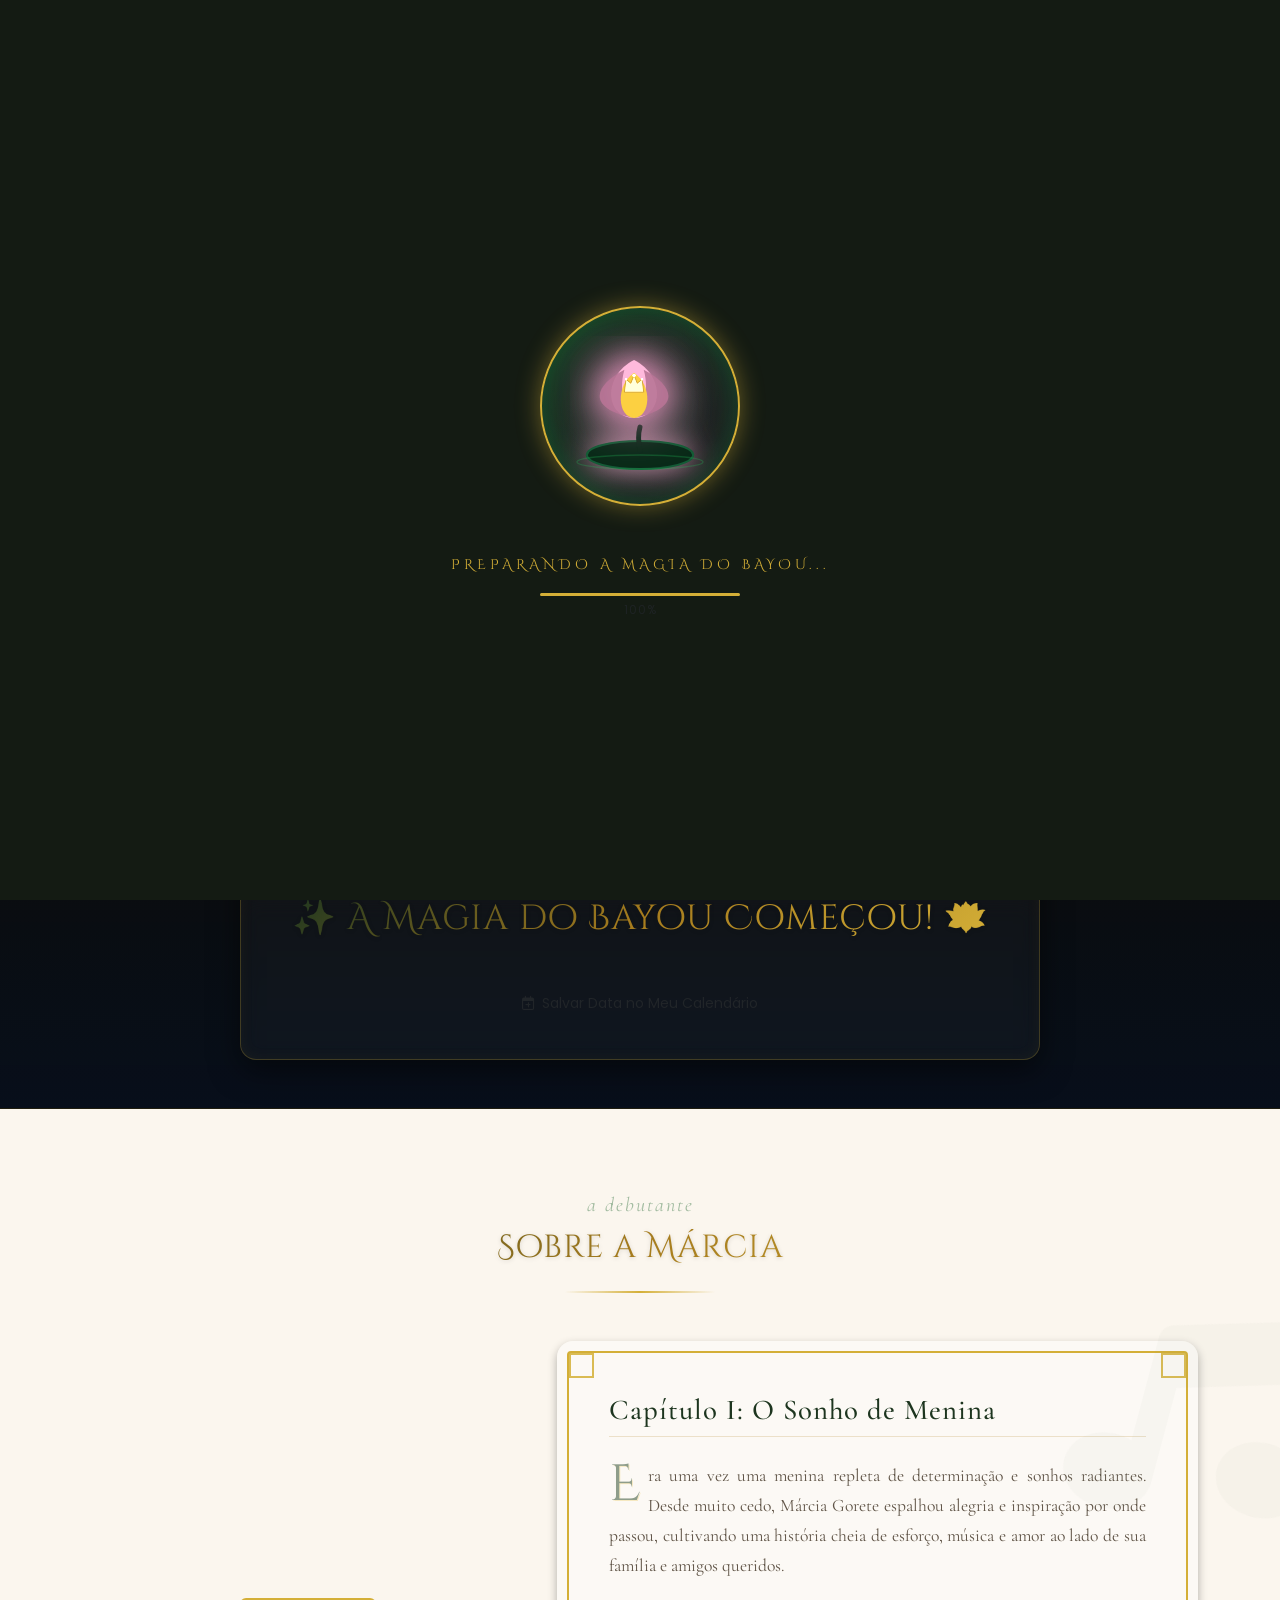
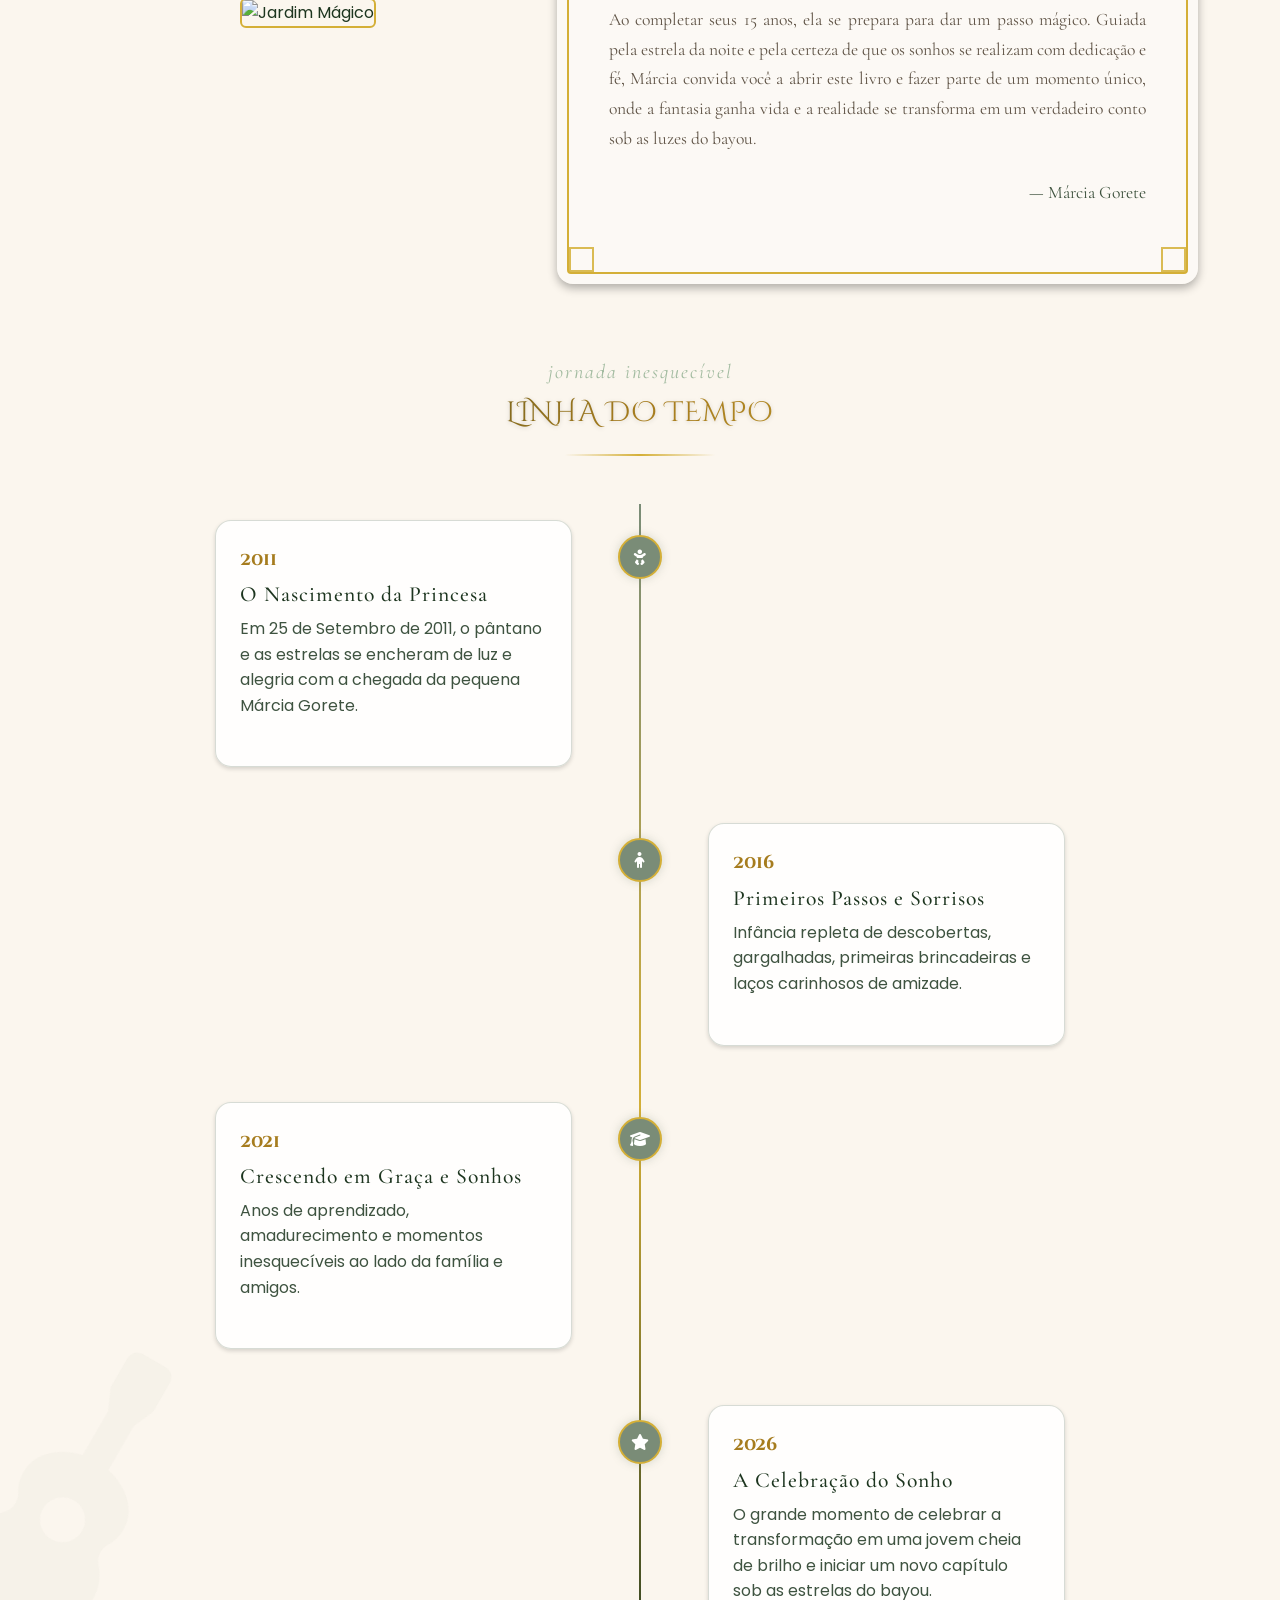
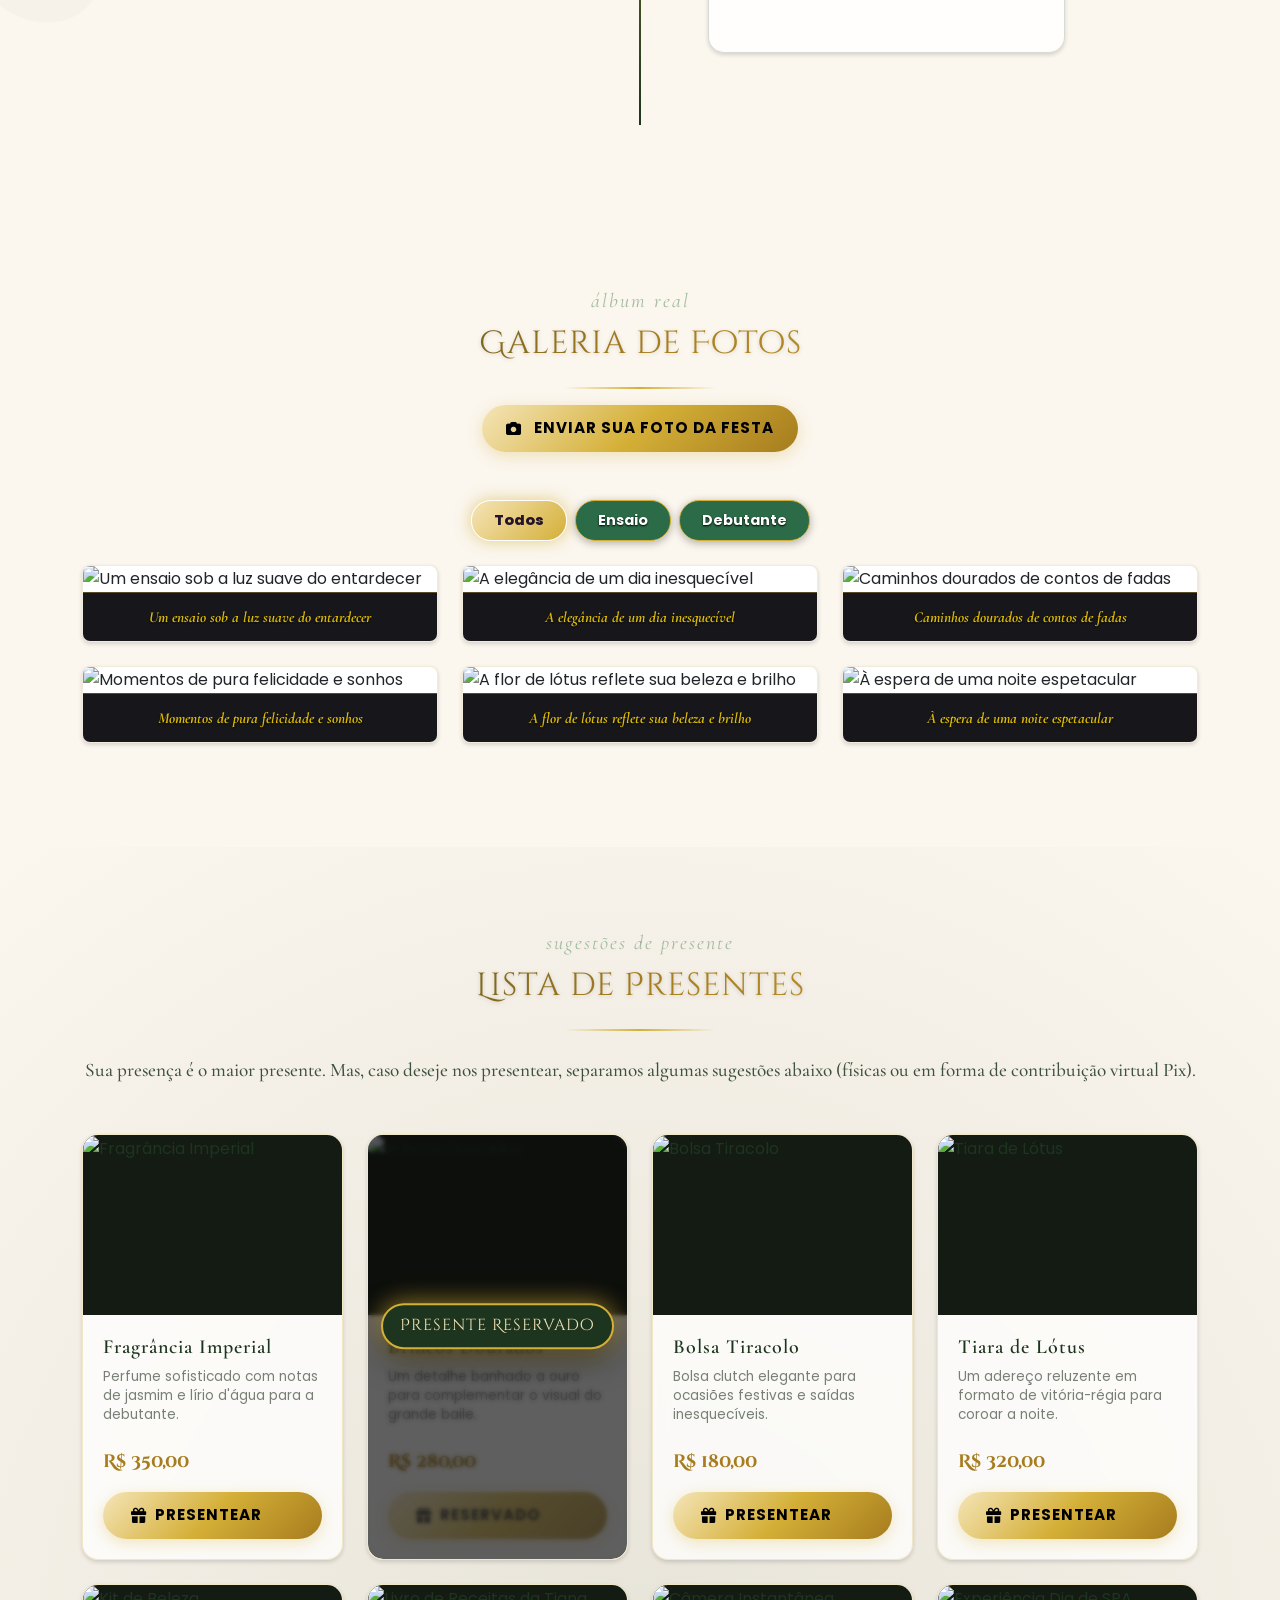
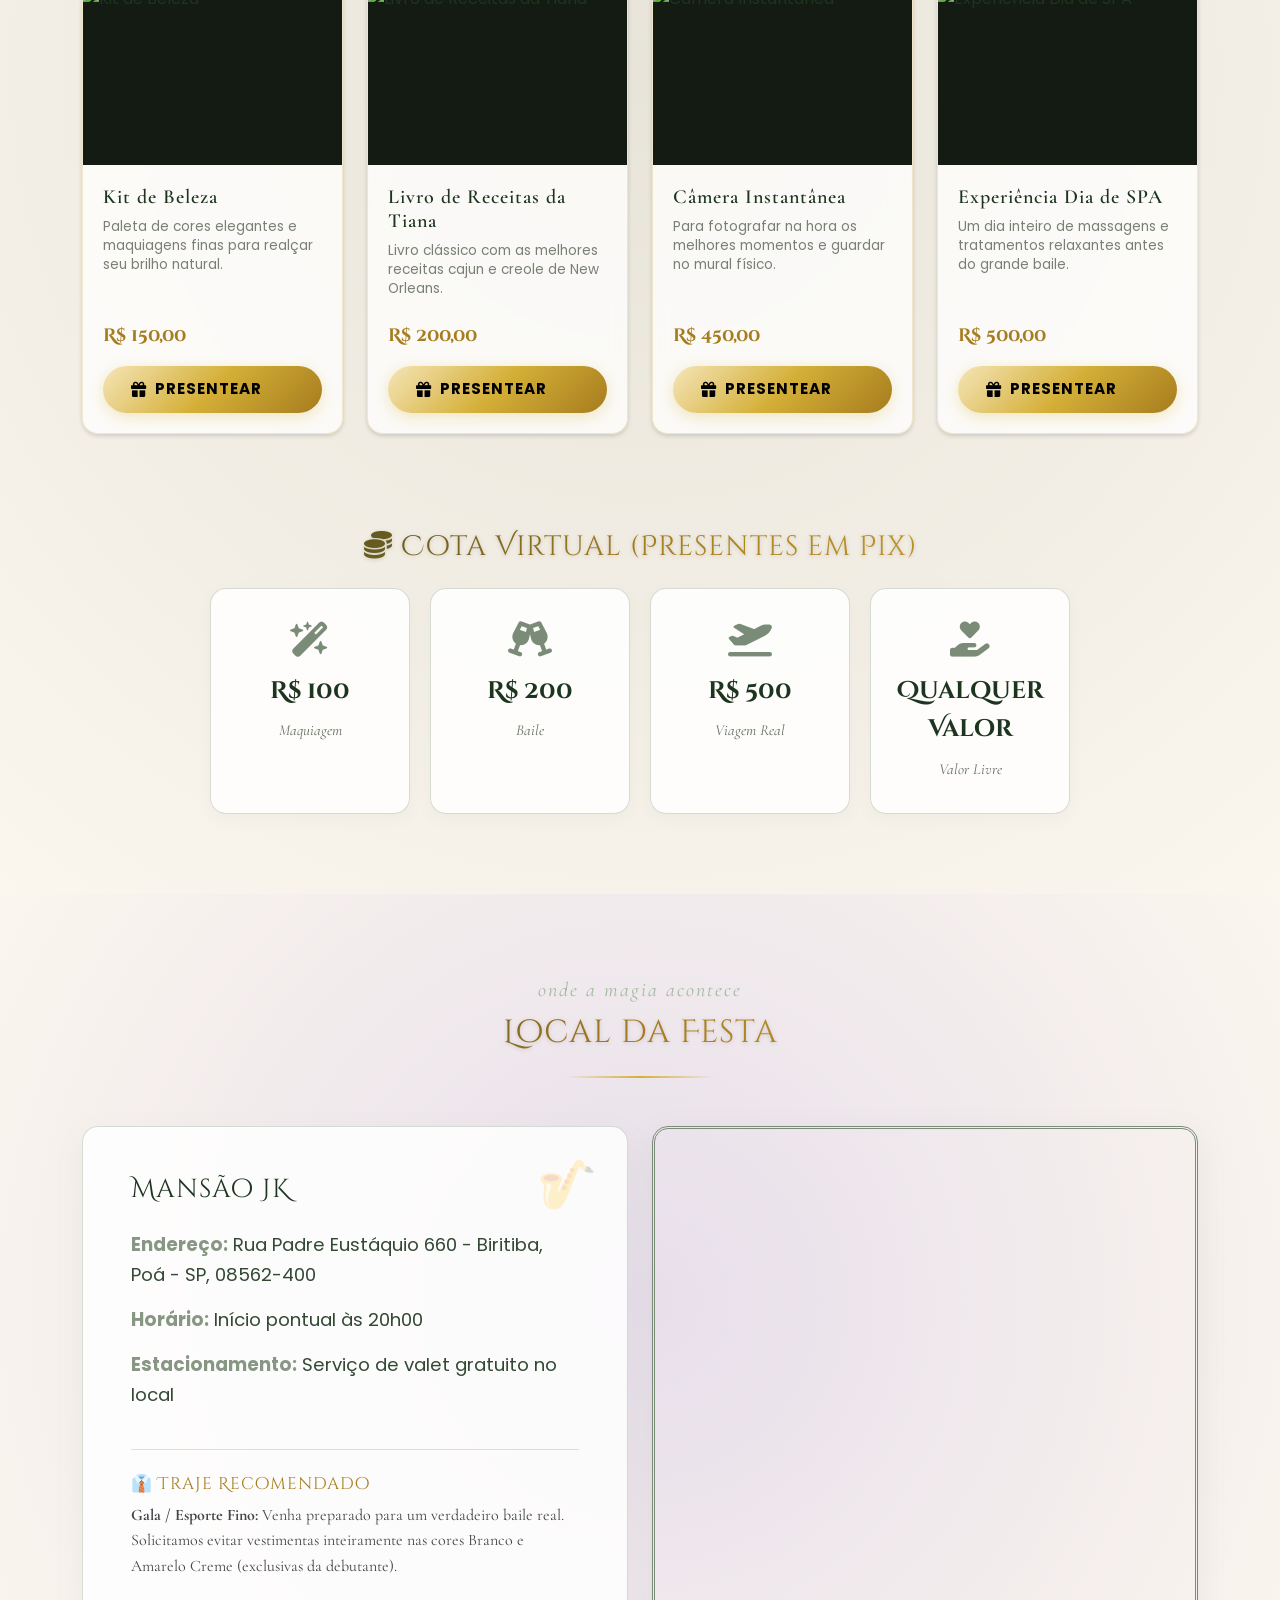
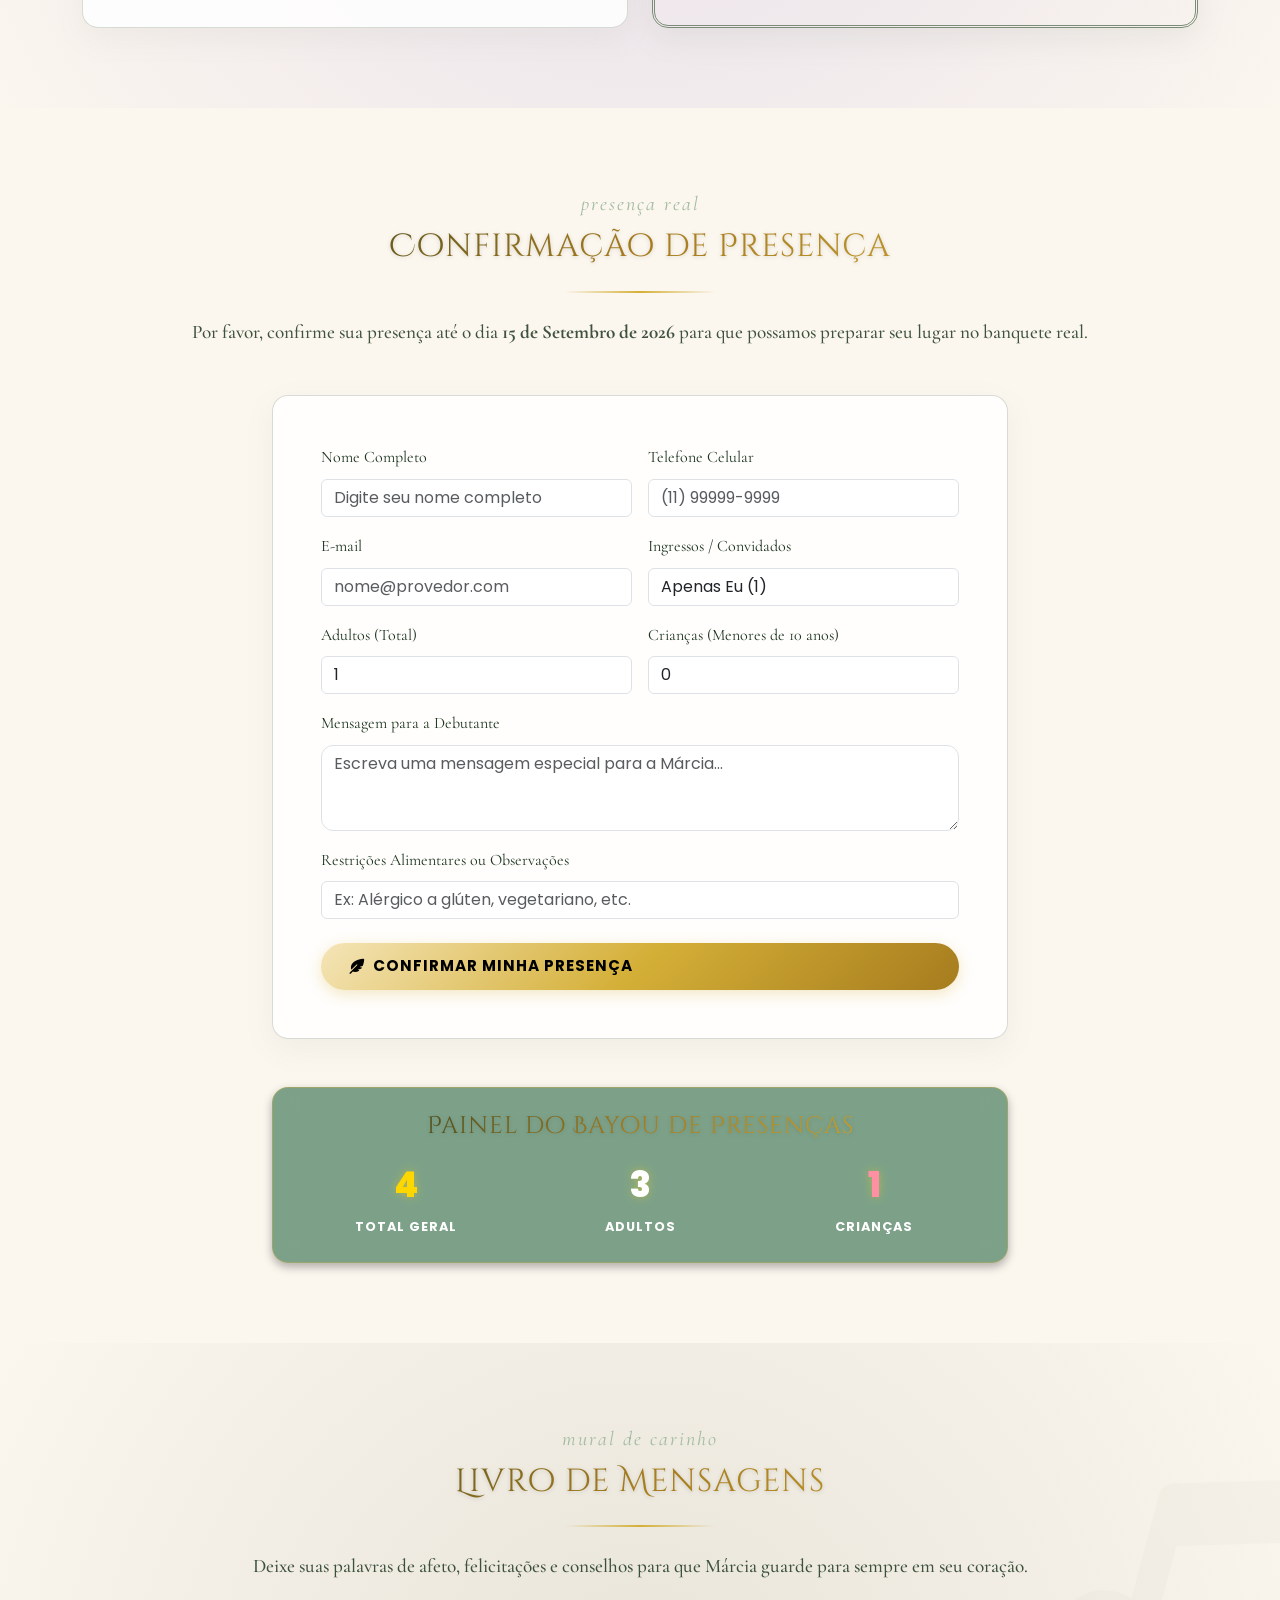
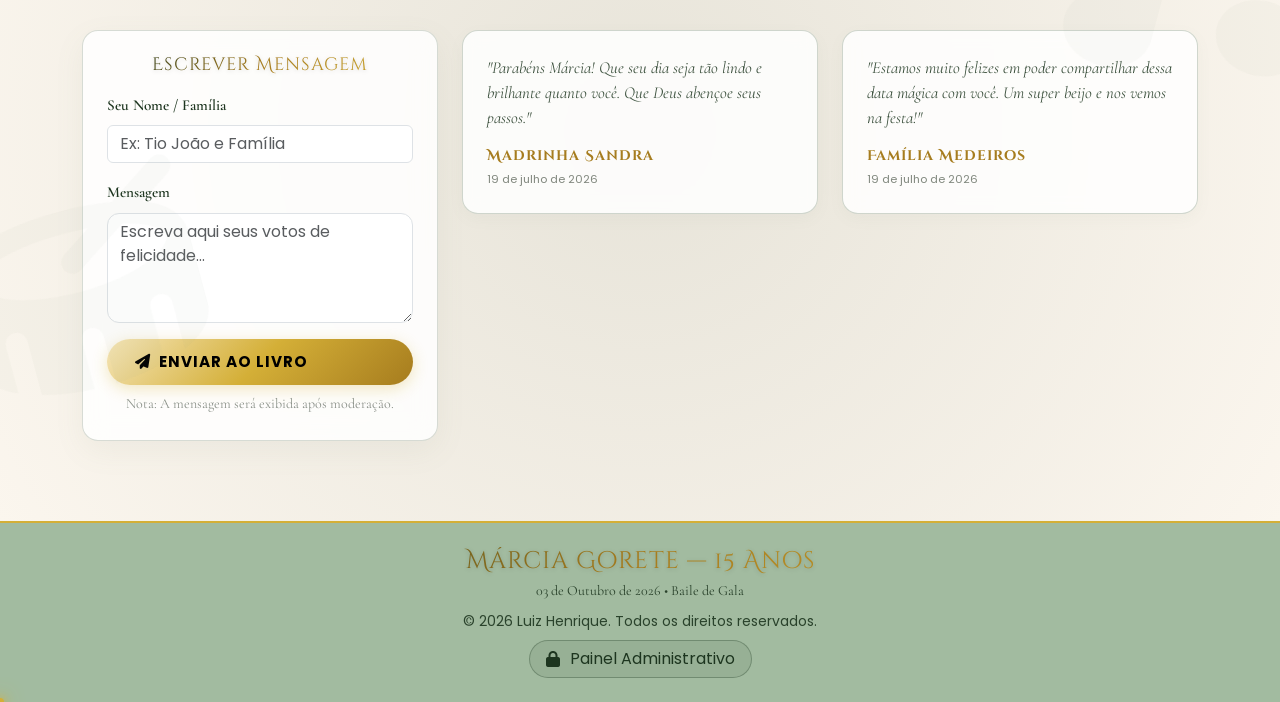
==== index.html @ 11f863e9 "Adiciona Pix com valor livre, clareia painel admin e reestiliza textos para o tema" ====
<!DOCTYPE html>
<html lang="pt-BR">
<head>
    <meta charset="UTF-8">
    <meta name="viewport" content="width=device-width, initial-scale=1.0">
    <title>Márcia Gorete — 15 Anos | Convite Real</title>
    
    <!-- Meta Tags SEO -->
    <meta name="description" content="Você está convidado para o baile de 15 anos de Márcia Gorete do Carmo Medeiros. Venha viver uma noite encantada de jazz, sonhos e a magia do bayou.">
    <meta name="keywords" content="15 anos, Marcia Gorete, Debutante, A Princesa e o Sapo, Baile Real, Convite Digital, 15 anos premium">
    <meta name="author" content="Antigravity Premium Design">
    
    <!-- Open Graph (Compartilhamento) -->
    <meta property="og:title" content="Márcia Gorete — 15 Anos | Convite Real">
    <meta property="og:description" content="Entre na magia do pântano sob as estrelas e confirme sua presença no grande baile de 15 anos de Márcia Gorete.">
    <meta property="og:type" content="website">
    <meta property="og:image" content="https://images.unsplash.com/photo-1508873699372-7aeab60b44ab?q=80&w=1200&auto=format&fit=crop">
    
    <!-- Bootstrap 5 CSS -->
    <link href="https://cdn.jsdelivr.net/npm/bootstrap@5.3.2/dist/css/bootstrap.min.css" rel="stylesheet">
    
    <!-- FontAwesome Icons -->
    <link rel="stylesheet" href="https://cdnjs.cloudflare.com/ajax/libs/font-awesome/6.4.2/css/all.min.css">
    
    <!-- AOS CSS -->
    <link href="https://unpkg.com/aos@2.3.1/dist/aos.css" rel="stylesheet">
    
    <!-- CSS Modules -->
    <link rel="stylesheet" href="assets/css/variables.css?v=tiana_v4">
    <link rel="stylesheet" href="assets/css/base.css?v=tiana_v4">
    <link rel="stylesheet" href="assets/css/loading.css?v=tiana_v4">
    <link rel="stylesheet" href="assets/css/layout.css?v=tiana_v4">
    <link rel="stylesheet" href="assets/css/sections.css?v=tiana_v4">
    <link rel="stylesheet" href="assets/css/components.css?v=tiana_v4">
    
    <!-- Favicon (Lotus SVG favicon) -->
    <link rel="icon" href="data:image/svg+xml,<svg xmlns=%22http://www.w3.org/2000/svg%22 viewBox=%220 0 100 100%22><text y=%22.9em%22 font-size=%2290%22>🪷</text></svg>">
</head>
<body>



    <!-- ==========================================
       B. LOADING SCREEN (Cinematic Intro)
       ========================================== -->
    <div class="loading-screen" id="loading-screen">
        <div class="lotus-pond-wrapper">
            <div class="lotus-pond-portal">
                <div class="dome-glow"></div>
                <!-- Inline SVG Lotus blooming on a pond -->
                <svg class="magical-lotus-svg" viewBox="0 0 100 100">
                    <!-- Lily Pad -->
                    <ellipse cx="50" cy="85" rx="38" ry="10" fill="#092a18" stroke="#145c36" stroke-width="1.5" />
                    <!-- Water reflections/ripples -->
                    <ellipse cx="50" cy="90" rx="45" ry="5" fill="none" stroke="#22c55e" opacity="0.25" stroke-width="1" />
                    <!-- Stem -->
                    <path d="M50 82 Q48 72 50 65" fill="none" stroke="#092a18" stroke-width="3.5" stroke-linecap="round"/>
                    <!-- Lotus Flower petals group (this group gets scaled by GSAP loading animation) -->
                    <g class="lotus-petal-bloom">
                        <!-- Outer petals (Purple/Lotus Pink) -->
                        <path d="M50 68 C32 68 30 42 50 32 C70 42 68 68 50 68 Z" fill="var(--color-lotus-pink)" />
                        <path d="M50 68 C20 62 25 48 44 38 C40 52 45 64 50 68 Z" fill="var(--color-lotus-purple)" opacity="0.9" />
                        <path d="M50 68 C80 62 75 48 56 38 C60 52 55 64 50 68 Z" fill="var(--color-lotus-purple)" opacity="0.9" />
                        <!-- Inner petals (Gold/Cream) -->
                        <path d="M50 68 C40 68 38 48 50 40 C62 48 60 68 50 68 Z" fill="var(--color-gold-primary)" />
                        <!-- Tiny gold crown in the center of the lotus -->
                        <path d="M44 52 L45 44 L48 46.5 L50 41.5 L52 46.5 L55 44 L56 52 Z" fill="var(--color-gold-light)" stroke="var(--color-gold-dark)" stroke-width="0.5"/>
                        <circle cx="50" cy="41.5" r="1" fill="#ffffff" />
                        <circle cx="45" cy="44" r="0.7" fill="#ffffff" />
                        <circle cx="55" cy="44" r="0.7" fill="#ffffff" />
                    </g>
                </svg>
            </div>
        </div>
        <div class="loading-text">Preparando a Magia do Bayou...</div>
        
        <!-- Interactive loading progress bar -->
        <div class="progress mt-3" style="width: 200px; height: 3px; background: rgba(255,255,255,0.05); border-radius: var(--border-radius-sm);">
            <div class="progress-bar" id="loading-progress-bar" role="progressbar" style="width: 0%; background: var(--color-gold-primary);" aria-valuenow="0" aria-valuemin="0" aria-valuemax="100"></div>
        </div>
        <div class="text-muted small mt-1" id="loading-percentage" style="font-family: var(--font-sans); font-size: 0.75rem; letter-spacing: 1px;">0%</div>
    </div>

    <!-- ==========================================
       C. CASTLE GATES (Split Slide reveal)
       ========================================== -->
    <div class="castle-gates" id="castle-gates">
        <div class="gate-half gate-left">
            <div class="gate-decor-ring">
                <div class="gate-handle"></div>
            </div>
        </div>
        <div class="gate-half gate-right">
            <div class="gate-decor-ring">
                <div class="gate-handle"></div>
            </div>
        </div>
    </div>

    <!-- ==========================================
       E. NAVIGATION MENU
       ========================================== -->
    <nav class="navbar navbar-expand-lg navbar-dark navbar-custom">
        <div class="container">
            <a class="navbar-brand" href="#home">
                <span>🪷 M&G</span>
            </a>
            <button class="navbar-toggler" type="button" data-bs-toggle="collapse" data-bs-target="#navbarContent" aria-controls="navbarContent" aria-expanded="false" aria-label="Toggle navigation">
                <span class="navbar-toggler-icon"></span>
            </button>
            <div class="collapse navbar-collapse" id="navbarContent">
                <ul class="navbar-nav ms-auto">
                    <li class="nav-item"><a class="nav-link active" href="#home">🪷 Início</a></li>
                    <li class="nav-item"><a class="nav-link" href="#about">👑 Sobre</a></li>
                    <li class="nav-item"><a class="nav-link" href="#gallery">📸 Galeria</a></li>

                    <li class="nav-item"><a class="nav-link" href="#gifts">🎁 Presentes</a></li>
                    <li class="nav-item"><a class="nav-link" href="#location">📍 Local</a></li>
                    <li class="nav-item"><a class="nav-link" href="#rsvp">✅ Confirmação</a></li>
                    <li class="nav-item"><a class="nav-link" href="#messages">💌 Mensagens</a></li>
                </ul>
            </div>
        </div>
    </nav>

    <!-- ==========================================
       1. HERO SECTION
       ========================================== -->
    <header class="hero-section" id="home">
        <div class="hero-overlay"></div>
        
        <!-- Moving Fog Drift Container -->
        <div class="hero-fog-container">
            <div class="fog-layer fog-1"></div>
            <div class="fog-layer fog-2"></div>
        </div>

        <!-- Fireflies effect -->
        <div class="fireflies-container">
            <div class="firefly"></div>
            <div class="firefly"></div>
            <div class="firefly"></div>
            <div class="firefly"></div>
            <div class="firefly"></div>
            <div class="firefly"></div>
            <div class="firefly"></div>
            <div class="firefly"></div>
            <div class="firefly"></div>
            <div class="firefly"></div>
        </div>

        <div class="hero-content container">
            <div class="mb-4">
                <span class="hero-subtitle">Convidamos para o Baile Real de</span>
                <h1 class="hero-title gold-text">Márcia Gorete</h1>
                <span class="hero-subtitle">do Carmo Medeiros</span>
            </div>
            
            <div class="gold-divider"></div>
            
            <div>
                <p class="hero-phrase">"Encontre sua estrela da noite e deixe a magia acontecer."</p>
                <div class="hero-date">03 de Outubro de 2026</div>
            </div>

            <div class="hero-btns mt-3">
                <a href="#rsvp" class="btn-gold"><i class="fas fa-check-circle"></i> Confirmar Presença</a>
                <a href="#gifts" class="btn-gold"><i class="fas fa-gift"></i> Lista de Presentes</a>
                <a href="#location" class="btn-gold"><i class="fas fa-map-marker-alt"></i> Local da Festa</a>
            </div>
        </div>
    </header>

    <!-- ==========================================
       2. COUNTDOWN REGRESSIVO
       ========================================== -->
    <section class="countdown-section">
        <div class="container text-center">
            <div class="clock-container" data-aos="zoom-in">
                <h3 class="clock-title"><i class="far fa-hourglass-half"></i> O tempo corre para a magia sob as estrelas...</h3>
                <div class="clock-timer" id="countdown-timer">
                    <div class="timer-box">
                        <span class="timer-number" id="days">00</span>
                        <span class="timer-label">Dias</span>
                    </div>
                    <div class="timer-box">
                        <span class="timer-number" id="hours">00</span>
                        <span class="timer-label">Horas</span>
                    </div>
                    <div class="timer-box">
                        <span class="timer-number" id="minutes">00</span>
                        <span class="timer-label">Minutos</span>
                    </div>
                    <div class="timer-box">
                        <span class="timer-number" id="seconds">00</span>
                        <span class="timer-label">Segundos</span>
                    </div>
                </div>
                <div class="mt-3">
                    <a id="add-to-calendar-btn" href="https://calendar.google.com/calendar/render?action=TEMPLATE&text=Baile+de+15+Anos+-+M%C3%A1rcia+Gorete&dates=20261003T230000Z/20261004T070000Z&details=Baile+de+15+Anos+de+M%C3%A1rcia+Gorete+do+Carmo+Medeiros.+Mans%C3%A3o+JK.&location=Mans%C3%A3o+JK,+Rua+Padre+Eust%C3%A1quio+660+-+Biritiba,+Po%C3%A1+-+SP,+08562-400" target="_blank" rel="noopener noreferrer" class="btn btn-outline-gold btn-sm rounded-pill px-4">
                        <i class="far fa-calendar-plus me-1"></i> Salvar Data no Meu Calendário
                    </a>
                </div>
            </div>
        </div>
    </section>

    <!-- ==========================================
       3. SOBRE A MÁRCIA & PROGRAMAÇÃO (Timeline)
       ========================================== -->
    <section class="section-padding about-section position-relative" id="about">
        <!-- Background Jazz Watermarks -->
        <div class="bg-jazz-decor-left"><i class="fas fa-guitar"></i></div>
        <div class="bg-jazz-decor-right"><i class="fas fa-music"></i></div>
        <div class="container">
            <div class="section-title-container" data-aos="fade-up">
                <span class="section-subtitle">A Debutante</span>
                <h2 class="section-title gold-text">Sobre a Márcia</h2>
                <div class="gold-divider"></div>
            </div>

            <div class="row align-items-center">
                <div class="col-lg-5 mb-5 mb-lg-0" data-aos="fade-right">
                    <div class="book-img-wrapper text-center">
                        <img src="https://images.unsplash.com/photo-1502082553048-f009c37129b9?q=80&w=600&auto=format&fit=crop" class="img-fluid rounded border-gold" alt="Jardim Mágico" style="max-height: 380px; width: 100%; object-fit: cover;">
                    </div>
                </div>
                
                <div class="col-lg-7" data-aos="fade-left">
                    <div class="book-container">
                        <div class="book-page">
                            <span class="book-corner-decor decor-tl"></span>
                            <span class="book-corner-decor decor-tr"></span>
                            <span class="book-corner-decor decor-bl"></span>
                            <span class="book-corner-decor decor-br"></span>
                            
                            <h3>Capítulo I: O Sonho de Menina</h3>
                            <p><span class="first-letter">E</span>ra uma vez uma menina repleta de determinação e sonhos radiantes. Desde muito cedo, Márcia Gorete espalhou alegria e inspiração por onde passou, cultivando uma história cheia de esforço, música e amor ao lado de sua família e amigos queridos.</p>
                            <p>Ao completar seus 15 anos, ela se prepara para dar um passo mágico. Guiada pela estrela da noite e pela certeza de que os sonhos se realizam com dedicação e fé, Márcia convida você a abrir este livro e fazer parte de um momento único, onde a fantasia ganha vida e a realidade se transforma em um verdadeiro conto sob as luzes do bayou.</p>
                            <p class="text-end font-serif font-italic" style="font-size: 1.1rem; color: var(--color-wine-dark);">— Márcia Gorete</p>
                        </div>
                    </div>
                </div>
            </div>

            <!-- 1. Linha do Tempo (Jornada da Debutante) -->
            <div class="mt-5 pt-4">
                <div class="section-title-container" data-aos="fade-up">
                    <span class="section-subtitle">Jornada Inesquecível</span>
                    <h3 class="gold-text" style="font-family: var(--font-display); text-transform: uppercase;">Linha do Tempo</h3>
                    <div class="gold-divider"></div>
                </div>
                
                <div class="timeline-container">
                    <div class="timeline-line"></div>
                    
                    <!-- Milestone 1 -->
                    <div class="timeline-item" data-aos="fade-up">
                        <div class="timeline-icon"><i class="fas fa-baby"></i></div>
                        <div class="timeline-content">
                            <span class="timeline-time">2011</span>
                            <h4 class="timeline-title">O Nascimento da Princesa</h4>
                            <p>Em 25 de Setembro de 2011, o pântano e as estrelas se encheram de luz e alegria com a chegada da pequena Márcia Gorete.</p>
                        </div>
                    </div>

                    <!-- Milestone 2 -->
                    <div class="timeline-item" data-aos="fade-up">
                        <div class="timeline-icon"><i class="fas fa-child"></i></div>
                        <div class="timeline-content">
                            <span class="timeline-time">2016</span>
                            <h4 class="timeline-title">Primeiros Passos e Sorrisos</h4>
                            <p>Infância repleta de descobertas, gargalhadas, primeiras brincadeiras e laços carinhosos de amizade.</p>
                        </div>
                    </div>

                    <!-- Milestone 3 -->
                    <div class="timeline-item" data-aos="fade-up">
                        <div class="timeline-icon"><i class="fas fa-graduation-cap"></i></div>
                        <div class="timeline-content">
                            <span class="timeline-time">2021</span>
                            <h4 class="timeline-title">Crescendo em Graça e Sonhos</h4>
                            <p>Anos de aprendizado, amadurecimento e momentos inesquecíveis ao lado da família e amigos.</p>
                        </div>
                    </div>

                    <!-- Milestone 4 -->
                    <div class="timeline-item" data-aos="fade-up">
                        <div class="timeline-icon"><i class="fas fa-star"></i></div>
                        <div class="timeline-content">
                            <span class="timeline-time">2026</span>
                            <h4 class="timeline-title">A Celebração do Sonho</h4>
                            <p>O grande momento de celebrar a transformação em uma jovem cheia de brilho e iniciar um novo capítulo sob as estrelas do bayou.</p>
                        </div>
                    </div>
                </div>
            </div>


        </div>
    </section>

    <!-- ==========================================
       4. GALERIA DE FOTOS (Premium Lightbox)
       ========================================== -->
    <section class="section-padding gallery-section text-dark" id="gallery">
        <div class="container">
            <div class="section-title-container" data-aos="fade-up">
                <span class="section-subtitle">Álbum Real</span>
                <h2 class="section-title gold-text">Galeria de Fotos</h2>
                <div class="gold-divider mb-3"></div>
                <div>
                    <button class="btn btn-gold btn-sm rounded-pill px-4" data-bs-toggle="modal" data-bs-target="#uploadPhotoModal">
                        <i class="fas fa-camera me-1"></i> Enviar Sua Foto da Festa
                    </button>
                </div>
            </div>

            <!-- Categories Filter -->
            <div class="d-flex justify-content-center gap-2 mb-4 flex-wrap" id="gallery-filters">
                <!-- Loaded dynamically -->
            </div>

            <!-- Masonry Grid -->
            <div class="gallery-grid" id="photo-gallery">
                <!-- Loaded dynamically -->
            </div>
        </div>
    </section>

    <!-- Lightbox Modal -->
    <div id="lightbox" class="lightbox-modal">
        <div class="lightbox-content-wrapper">
            <span class="lightbox-close" id="lightbox-close">&times;</span>
            <img class="lightbox-img" id="lightbox-img" src="" alt="Imagem ampliada">
            <button class="lightbox-nav lightbox-prev" id="lightbox-prev"><i class="fas fa-chevron-left"></i></button>
            <button class="lightbox-nav lightbox-next" id="lightbox-next"><i class="fas fa-chevron-right"></i></button>
            <div class="lightbox-caption" id="lightbox-caption"></div>
        </div>
    </div>

    <!-- Upload Guest Photo Modal -->
    <div class="modal fade" id="uploadPhotoModal" tabindex="-1" aria-labelledby="uploadPhotoModalLabel" aria-hidden="true">
        <div class="modal-dialog modal-dialog-centered">
            <div class="modal-content modal-content-custom">
                <div class="modal-header modal-header-custom">
                    <h5 class="modal-title gold-text" id="uploadPhotoModalLabel"><i class="fas fa-camera"></i> Compartilhar Foto no Álbum</h5>
                    <button type="button" class="btn-close btn-close-white" data-bs-dismiss="modal" aria-label="Close"></button>
                </div>
                <form id="upload-guest-photo-form">
                    <div class="modal-body rounded-bottom p-4 text-dark">
                        <div class="mb-3 text-start">
                            <label for="upload-author-name" class="form-label font-serif">Seu Nome / Família</label>
                            <input type="text" class="form-control admin-form-control" id="upload-author-name" placeholder="Ex: Prima Amanda" required style="border-radius: 12px !important;">
                        </div>
                        <div class="mb-3 text-start">
                            <label for="upload-photo-caption" class="form-label font-serif">Legenda da Foto (Opcional)</label>
                            <input type="text" class="form-control admin-form-control" id="upload-photo-caption" placeholder="Ex: Momento inesquecível na pista!" style="border-radius: 12px !important;">
                        </div>
                        <div class="mb-3 text-start">
                            <label for="upload-photo-file" class="form-label font-serif">Escolha a Foto do Seu Celular/Computador</label>
                            <input type="file" class="form-control admin-form-control" id="upload-photo-file" accept="image/*" required style="border-radius: 12px !important;">
                        </div>
                        <div id="photo-preview-container" class="text-center mt-2 d-none">
                            <img id="upload-photo-preview" src="" alt="Prévia" style="max-height: 140px; border-radius: 8px; border: 1px solid var(--color-wine-primary);">
                        </div>
                    </div>
                    <div class="modal-footer modal-footer-custom justify-content-between">
                        <button type="button" class="btn btn-outline-gold btn-sm rounded-pill px-3" data-bs-dismiss="modal">Cancelar</button>
                        <button type="submit" class="btn btn-gold btn-sm rounded-pill px-4 fw-bold"><i class="fas fa-cloud-upload-alt me-1"></i> Publicar no Álbum</button>
                    </div>
                </form>
            </div>
        </div>
    </div>



    <section class="section-padding gifts-section bg-castle-dark text-dark" id="gifts">
        <div class="container">
            <div class="section-title-container" data-aos="fade-up">
                <span class="section-subtitle">Sugestões de Presente</span>
                <h2 class="section-title gold-text">Lista de Presentes</h2>
                <div class="gold-divider"></div>
                <p class="text-center mt-3 max-width-600 mx-auto font-serif text-dark" style="font-size: 1.2rem; font-weight: 500; color: var(--color-wine-dark) !important;">
                    Sua presença é o maior presente. Mas, caso deseje nos presentear, separamos algumas sugestões abaixo (físicas ou em forma de contribuição virtual Pix).
                </p>
            </div>

            <!-- Gifts Cards Grid -->
            <div class="row g-4" id="gift-list-grid">
                <!-- Loaded dynamically -->
            </div>

            <!-- Virtual PIX cards -->
            <div class="mt-5 pt-5" data-aos="fade-up">
                <h3 class="text-center gold-text mb-4" style="font-family: var(--font-display);"><i class="fas fa-coins"></i> Cota Virtual (Presentes em Pix)</h3>
                
                <div class="virtual-pix-grid">
                    <div class="pix-card" data-pix-value="100" data-pix-title="Maquiagem">
                        <i class="fas fa-wand-magic-sparkles"></i>
                        <div class="pix-value">R$ 100</div>
                        <div class="pix-desc">Maquiagem</div>
                    </div>
                    <div class="pix-card" data-pix-value="200" data-pix-title="Baile">
                        <i class="fas fa-glass-cheers"></i>
                        <div class="pix-value">R$ 200</div>
                        <div class="pix-desc">Baile</div>
                    </div>
                    <div class="pix-card" data-pix-value="500" data-pix-title="Viagem Real">
                        <i class="fas fa-plane-departure"></i>
                        <div class="pix-value">R$ 500</div>
                        <div class="pix-desc">Viagem Real</div>
                    </div>
                    <div class="pix-card" id="pix-free-value-card" data-pix-value="0" data-pix-title="Valor Livre">
                        <i class="fas fa-hand-holding-heart"></i>
                        <div class="pix-value">Qualquer Valor</div>
                        <div class="pix-desc">Valor Livre</div>
                    </div>
                </div>
            </div>
        </div>
    </section>

    <!-- PIX Modal -->
    <div class="modal fade" id="pixModal" tabindex="-1" aria-labelledby="pixModalLabel" aria-hidden="true">
        <div class="modal-dialog modal-dialog-centered">
            <div class="modal-content modal-content-custom">
                <div class="modal-header modal-header-custom">
                    <h5 class="modal-title gold-text" id="pixModalLabel"><i class="fas fa-qrcode"></i> Presentear com Pix</h5>
                    <button type="button" class="btn-close btn-close-white" data-bs-dismiss="modal" aria-label="Close"></button>
                </div>
                <div class="modal-body text-center rounded-bottom p-4 text-dark">
                    <h4 class="gold-text fw-bold" id="modal-pix-title">Cota Mágica</h4>
                    <p class="small" style="color: var(--color-wine-dark); opacity: 0.75;">Escaneie o QR Code abaixo no app do seu banco ou copie a chave Pix.</p>
                    
                    <!-- QR Code container -->
                    <div class="pix-qrcode">
                        <img id="modal-pix-qr" src="" alt="QR Code Pix" class="w-100 h-100">
                    </div>
                    
                    <div class="pix-key-container">
                        <span class="pix-key-val" id="pix-key-text">marcia15anos@pix.com.br</span>
                        <button class="btn btn-outline-gold btn-sm" id="copy-pix-btn" aria-label="Copiar chave Pix">
                            <i class="far fa-copy"></i>
                        </button>
                    </div>
                    <p class="text-success small mt-2 fw-semibold d-none" id="copy-toast">Chave Copiada com Sucesso! ✨</p>
                </div>
                <div class="modal-footer modal-footer-custom justify-content-center">
                    <button type="button" class="btn btn-gold btn-sm rounded-pill px-4" data-bs-dismiss="modal">Fechar</button>
                </div>
            </div>
        </div>
    </div>

    <!-- Gift Reservation Modal (Physical Gifts) -->
    <div class="modal fade" id="reserveGiftModal" tabindex="-1" aria-labelledby="reserveGiftModalLabel" aria-hidden="true">
        <div class="modal-dialog modal-dialog-centered">
            <div class="modal-content modal-content-custom">
                <div class="modal-header modal-header-custom">
                    <h5 class="modal-title gold-text" id="reserveGiftModalLabel"><i class="fas fa-gift"></i> Selar Reserva de Presente</h5>
                    <button type="button" class="btn-close btn-close-white" data-bs-dismiss="modal" aria-label="Close"></button>
                </div>
                <form id="reserve-gift-form">
                    <input type="hidden" id="modal-reserve-gift-id">
                    <div class="modal-body text-center rounded-bottom p-4 text-dark">
                        <div class="mb-3">
                            <img id="modal-reserve-gift-img" src="" alt="Presente" style="max-height: 140px; width: auto; object-fit: cover; border-radius: 12px; border: 2px solid var(--color-wine-primary); box-shadow: 0 4px 15px rgba(122, 140, 119, 0.25);">
                        </div>
                        <h4 class="gold-text fw-bold mb-1" id="modal-reserve-gift-title">Nome do Presente</h4>
                        <div class="badge bg-warning text-dark mb-3 font-serif" id="modal-reserve-gift-price" style="font-size: 0.95rem; font-weight: 700;">R$ 0,00</div>
                        
                        <div class="text-start mt-2">
                            <label for="modal-reserve-donor-name" class="form-label font-serif">Seu Nome Completo para a Lista de Reservas</label>
                            <input type="text" class="form-control admin-form-control" id="modal-reserve-donor-name" placeholder="Ex: Madrinha Sandra" required style="border-radius: 12px !important;">
                        </div>
                    </div>
                    <div class="modal-footer modal-footer-custom justify-content-between">
                        <button type="button" class="btn btn-outline-gold btn-sm rounded-pill px-3" data-bs-dismiss="modal">Cancelar</button>
                        <button type="submit" class="btn btn-gold btn-sm rounded-pill px-4 fw-bold"><i class="fas fa-check-circle"></i> Confirmar Reserva</button>
                    </div>
                </form>
            </div>
        </div>
    </div>

    <!-- Gift Thank You Modal (Physical Gift Success) -->
    <div class="modal fade" id="giftThankYouModal" tabindex="-1" aria-hidden="true">
        <div class="modal-dialog modal-dialog-centered">
            <div class="modal-content modal-content-custom text-center">
                <div class="modal-header modal-header-custom justify-content-center">
                    <h5 class="modal-title gold-text"><i class="fas fa-check-circle"></i> Reserva Confirmada</h5>
                </div>
                <div class="modal-body rounded-bottom p-4 text-dark">
                    <div class="mb-3">
                        <i class="fas fa-gift fa-3x gold-text"></i>
                    </div>
                    <h4 class="gold-text fw-bold mb-2" id="thank-you-donor-name">Obrigado!</h4>
                    <p class="font-serif text-dark mb-0" style="font-size: 1.1rem; line-height: 1.5;" id="thank-you-gift-msg">
                        Sua reserva foi salva com sucesso no livro de presentes de Márcia Gorete.
                    </p>
                </div>
                <div class="modal-footer modal-footer-custom justify-content-center">
                    <button type="button" class="btn btn-gold btn-sm rounded-pill px-4" data-bs-dismiss="modal">Concluir</button>
                </div>
            </div>
        </div>
    </div>

    <!-- Message Sent Confirmation Modal -->
    <div class="modal fade" id="messageSentModal" tabindex="-1" aria-hidden="true">
        <div class="modal-dialog modal-dialog-centered">
            <div class="modal-content modal-content-custom text-center">
                <div class="modal-header modal-header-custom justify-content-center">
                    <h5 class="modal-title gold-text"><i class="fas fa-envelope-open-text"></i> Mensagem Enviada</h5>
                </div>
                <div class="modal-body rounded-bottom p-4 text-dark">
                    <div class="mb-3">
                        <i class="fas fa-envelope-open-text fa-3x gold-text"></i>
                    </div>
                    <h4 class="gold-text fw-bold mb-2">Mensagem Entregue! ✨</h4>
                    <p class="font-serif text-dark mb-0" style="font-size: 1.05rem; line-height: 1.5;">
                        Sua carinhosa mensagem foi entregue com sucesso e aparecerá no mural assim que for moderada.
                    </p>
                </div>
                <div class="modal-footer modal-footer-custom justify-content-center">
                    <button type="button" class="btn btn-gold btn-sm rounded-pill px-4" data-bs-dismiss="modal">Entendido</button>
                </div>
            </div>
        </div>
    </div>

    <!-- ==========================================
       7. LOCALIZAÇÃO E ATRAÇÕES
       ========================================== -->
    <section class="section-padding location-section" id="location">
        <!-- Fireflies effect -->
        <div class="fireflies-container">
            <div class="firefly"></div>
            <div class="firefly"></div>
            <div class="firefly"></div>
            <div class="firefly"></div>
            <div class="firefly"></div>
            <div class="firefly"></div>
            <div class="firefly"></div>
            <div class="firefly"></div>
            <div class="firefly"></div>
            <div class="firefly"></div>
        </div>

        <div class="container">
            <div class="section-title-container" data-aos="fade-up">
                <span class="section-subtitle">Onde a Magia Acontece</span>
                <h2 class="section-title gold-text">Local da Festa</h2>
                <div class="gold-divider"></div>
            </div>

            <div class="row g-4 align-items-stretch">
                <!-- Location details -->
                <div class="col-lg-6" data-aos="fade-right">
                    <div class="location-invitation-card h-100">
                        <div class="location-card-decor">🎷</div>
                        <h3 class="location-title">Mansão JK</h3>
                        
                        <div class="location-details font-serif text-dark">
                            <p><strong>Endereço:</strong> Rua Padre Eustáquio 660 - Biritiba, Poá - SP, 08562-400</p>
                            <p><strong>Horário:</strong> Início pontual às 20h00</p>
                            <p><strong>Estacionamento:</strong> Serviço de valet gratuito no local</p>
                        </div>
                        
                        <div class="attire-card">
                            <h4 class="attire-title">👔 Traje Recomendado</h4>
                            <p class="mb-0 text-dark font-serif" style="font-size: 1rem;">
                                <strong>Gala / Esporte Fino:</strong> Venha preparado para um verdadeiro baile real. Solicitamos evitar vestimentas inteiramente nas cores Branco e Amarelo Creme (exclusivas da debutante).
                            </p>
                        </div>
                    </div>
                </div>

                <!-- Map Frame -->
                <div class="col-lg-6" data-aos="fade-left">
                    <div class="map-container">
                        <iframe class="w-100 h-100" style="border:0;" src="https://maps.google.com/maps?q=Mans%C3%A3o%20JK%2C%20Rua%20Padre%20Eust%C3%A1quio%20660%20-%20Biritiba%2C%20Po%C3%A1%20-%20SP%2C%2008562-400&t=&z=16&ie=UTF8&iwloc=&output=embed" allowfullscreen="" loading="lazy" referrerpolicy="no-referrer-when-downgrade"></iframe>
                    </div>
                </div>
            </div>
        </div>
    </section>

    <!-- ==========================================
       8. RSVP (Confirmação de Presença)
       ========================================== -->
    <section class="section-padding rsvp-section text-dark position-relative" id="rsvp">
        <!-- Fireflies effect -->
        <div class="fireflies-container">
            <div class="firefly"></div>
            <div class="firefly"></div>
            <div class="firefly"></div>
            <div class="firefly"></div>
            <div class="firefly"></div>
            <div class="firefly"></div>
            <div class="firefly"></div>
            <div class="firefly"></div>
            <div class="firefly"></div>
            <div class="firefly"></div>
        </div>
        <div class="container">
            <div class="section-title-container" data-aos="fade-up">
                <span class="section-subtitle">Presença Real</span>
                <h2 class="section-title gold-text">Confirmação de Presença</h2>
                <div class="gold-divider"></div>
                <p class="text-center mt-3 max-width-600 mx-auto font-serif text-dark" style="font-size: 1.2rem; font-weight: 500; color: var(--color-wine-dark) !important;">
                    Por favor, confirme sua presença até o dia <strong>15 de Setembro de 2026</strong> para que possamos preparar seu lugar no banquete real.
                </p>
            </div>

            <div class="row justify-content-center">
                <div class="col-lg-8" data-aos="zoom-in">
                    <div class="glass-panel-gold p-4 p-md-5">
                        <form id="rsvp-form">
                            <div class="row g-3">
                                <!-- Nome -->
                                <div class="col-md-6">
                                    <label for="rsvp-name" class="form-label font-serif">Nome Completo</label>
                                    <input type="text" class="form-control admin-form-control" id="rsvp-name" placeholder="Digite seu nome completo" required>
                                </div>
                                <!-- Telefone -->
                                <div class="col-md-6">
                                    <label for="rsvp-phone" class="form-label font-serif">Telefone Celular</label>
                                    <input type="tel" class="form-control admin-form-control" id="rsvp-phone" placeholder="(11) 99999-9999" required>
                                </div>
                                <!-- Email -->
                                <div class="col-md-6">
                                    <label for="rsvp-email" class="form-label font-serif">E-mail</label>
                                    <input type="email" class="form-control admin-form-control" id="rsvp-email" placeholder="nome@provedor.com" required>
                                </div>
                                <!-- Qtd Convidados -->
                                <div class="col-md-6">
                                    <label for="rsvp-count" class="form-label font-serif">Ingressos / Convidados</label>
                                    <select class="form-select admin-form-control" id="rsvp-count" required style="background-image: none;">
                                        <option value="1">Apenas Eu (1)</option>
                                        <option value="2">Eu + 1 Acompanhante (2)</option>
                                        <option value="3">Eu + 2 Acompanhantes (3)</option>
                                        <option value="4">Eu + 3 Acompanhantes (4)</option>
                                        <option value="5">Eu + 4 Acompanhantes (5)</option>
                                    </select>
                                </div>
                                <!-- Acompanhantes names -->
                                <div class="col-12 d-none" id="rsvp-guests-container">
                                    <label for="rsvp-guests" class="form-label font-serif">Nomes dos Acompanhantes</label>
                                    <textarea class="form-control admin-form-control" id="rsvp-guests" rows="2" placeholder="Digite o nome completo dos acompanhantes separados por vírgula" style="border-radius: 12px !important;"></textarea>
                                </div>
                                <!-- Tipagem Adulto/Crianca -->
                                <div class="col-md-6">
                                    <label for="rsvp-adults" class="form-label font-serif">Adultos (Total)</label>
                                    <input type="number" class="form-control admin-form-control" id="rsvp-adults" min="1" max="5" value="1" required>
                                </div>
                                <div class="col-md-6">
                                    <label for="rsvp-kids" class="form-label font-serif">Crianças (Menores de 10 anos)</label>
                                    <input type="number" class="form-control admin-form-control" id="rsvp-kids" min="0" max="4" value="0" required>
                                </div>
                                <!-- Mensagem -->
                                <div class="col-12">
                                    <label for="rsvp-message" class="form-label font-serif">Mensagem para a Debutante</label>
                                    <textarea class="form-control admin-form-control" id="rsvp-message" rows="3" placeholder="Escreva uma mensagem especial para a Márcia..." style="border-radius: 12px !important;"></textarea>
                                </div>
                                <!-- Observacoes -->
                                <div class="col-12">
                                    <label for="rsvp-obs" class="form-label font-serif">Restrições Alimentares ou Observações</label>
                                    <input type="text" class="form-control admin-form-control" id="rsvp-obs" placeholder="Ex: Alérgico a glúten, vegetariano, etc.">
                                </div>
                                <!-- Botao Confirmar -->
                                <div class="col-12 text-center mt-4">
                                    <button type="submit" class="btn btn-gold btn-lg w-100"><i class="fas fa-feather-alt"></i> Confirmar Minha Presença</button>
                                </div>
                            </div>
                        </form>
                    </div>

                    <!-- RSVP Dashboard panel -->
                    <div class="glass-panel mt-5 text-center" data-aos="fade-up" style="border-color: rgba(212, 175, 55, 0.35); background: rgba(20, 92, 54, 0.55);">
                        <h4 class="gold-text mb-3" style="font-family: var(--font-display);">Painel do Bayou de Presenças</h4>
                        <div class="row g-3">
                            <div class="col-4">
                                <div class="counter-num" id="total-confirmed" style="color: #ffd700 !important; font-weight: 800; font-size: 2.2rem; text-shadow: 0 0 10px rgba(255, 215, 0, 0.4);">0</div>
                                <div class="small text-uppercase mt-1" style="color: #ffffff !important; font-weight: 700; font-size: 0.8rem; letter-spacing: 1px;">Total Geral</div>
                            </div>
                            <div class="col-4">
                                <div class="counter-num" id="adults-confirmed" style="color: #ffffff !important; font-weight: 800; font-size: 2.2rem;">0</div>
                                <div class="small text-uppercase mt-1" style="color: #ffffff !important; font-weight: 700; font-size: 0.8rem; letter-spacing: 1px;">Adultos</div>
                            </div>
                            <div class="col-4">
                                <div class="counter-num" id="kids-confirmed" style="color: #ff8fa3 !important; font-weight: 800; font-size: 2.2rem; text-shadow: 0 0 10px rgba(255, 143, 163, 0.3);">0</div>
                                <div class="small text-uppercase mt-1" style="color: #ffffff !important; font-weight: 700; font-size: 0.8rem; letter-spacing: 1px;">Crianças</div>
                            </div>
                        </div>
                    </div>
                </div>
            </div>
        </div>
    </section>

    <!-- Success RSVP overlay screen -->
    <div class="rsvp-success-overlay" id="rsvp-lotus-overlay">
        <div class="lotus-bloom-container">
            <svg class="lotus-bloom-svg" viewBox="0 0 100 100">
                <!-- Outer petals blooming layout (lotus shape) -->
                <path class="lotus-bloom-path" d="M 50 85 C 10 85 20 25 50 15 C 80 25 90 85 50 85 Z" fill="var(--color-lotus-pink)"/>
                <path class="lotus-bloom-path" d="M 50 85 C 25 80 30 40 50 25 C 70 40 75 80 50 85 Z" fill="var(--color-lotus-purple)" opacity="0.9"/>
                <path class="lotus-bloom-path" d="M 50 85 C 35 75 38 50 50 38 C 62 50 65 75 50 85 Z" fill="var(--color-gold-primary)"/>
                <!-- Tiny crown in center -->
                <path class="lotus-bloom-path" d="M42 62 L44 52 L48 55 L50 49 L52 55 L56 52 L58 62 Z" fill="var(--color-gold-light)" stroke="var(--color-gold-dark)" stroke-width="0.5"/>
            </svg>
        </div>
        <h3 class="lotus-title gold-text">Presença Confirmada!</h3>
        <p class="lotus-submessage">Seu nome foi selado sob as estrelas do bayou!</p>
        <div class="d-flex flex-column flex-sm-row gap-2 justify-content-center mt-3">
            <a id="rsvp-whatsapp-share-btn" href="#" target="_blank" class="btn btn-success rounded-pill px-4 fw-bold">
                <i class="fab fa-whatsapp me-1"></i> Notificar no WhatsApp
            </a>
            <button class="btn btn-gold lotus-close-btn" id="close-lotus-overlay-btn">Voltar ao Convite</button>
        </div>
    </div>

    <!-- ==========================================
       9. MENSAGENS / MURAL DE CARINHO
       ========================================== -->
    <section class="section-padding messages-section bg-castle-dark text-dark position-relative" id="messages">
        <!-- Background Jazz Watermarks -->
        <div class="bg-jazz-decor-left"><i class="fas fa-drum"></i></div>
        <div class="bg-jazz-decor-right"><i class="fas fa-music"></i></div>

        <!-- Fireflies effect -->
        <div class="fireflies-container">
            <div class="firefly"></div>
            <div class="firefly"></div>
            <div class="firefly"></div>
            <div class="firefly"></div>
            <div class="firefly"></div>
            <div class="firefly"></div>
            <div class="firefly"></div>
            <div class="firefly"></div>
            <div class="firefly"></div>
            <div class="firefly"></div>
        </div>

        <div class="container">
            <div class="section-title-container" data-aos="fade-up">
                <span class="section-subtitle">Mural de Carinho</span>
                <h2 class="section-title gold-text">Livro de Mensagens</h2>
                <div class="gold-divider"></div>
                <p class="text-center mt-3 max-width-600 mx-auto font-serif text-dark" style="font-size: 1.2rem; font-weight: 500; color: var(--color-wine-dark) !important;">
                    Deixe suas palavras de afeto, felicitações e conselhos para que Márcia guarde para sempre em seu coração.
                </p>
            </div>

            <div class="row">
                <!-- Submit message form -->
                <div class="col-lg-4 mb-5 mb-lg-0" data-aos="fade-right">
                    <div class="glass-panel-gold p-4">
                        <h4 class="gold-text mb-3 text-center" style="font-family: var(--font-display); font-size: 1.1rem;">Escrever Mensagem</h4>
                        <form id="message-form">
                            <div class="mb-3">
                                <label for="msg-author" class="form-label font-serif">Seu Nome / Família</label>
                                <input type="text" class="form-control admin-form-control" id="msg-author" placeholder="Ex: Tio João e Família" required>
                            </div>
                            <div class="mb-3">
                                <label for="msg-text" class="form-label font-serif">Mensagem</label>
                                <textarea class="form-control admin-form-control" id="msg-text" rows="4" placeholder="Escreva aqui seus votos de felicidade..." required style="border-radius: 12px !important;"></textarea>
                            </div>
                            <button type="submit" class="btn btn-gold btn-sm w-100"><i class="fas fa-paper-plane"></i> Enviar ao Livro</button>
                            <p class="small text-center mt-2 mb-0 font-serif font-italic" style="color: rgba(46, 59, 44, 0.65);">Nota: A mensagem será exibida após moderação.</p>
                        </form>
                    </div>
                </div>

                <!-- Display message board wall -->
                <div class="col-lg-8" data-aos="fade-left">
                    <div class="row g-4" id="message-board-wall">
                        <!-- Message cards loaded dynamically inside parchment wrappers -->
                    </div>
                </div>
            </div>
        </div>
    </section>

    <!-- ==========================================
       10. FOOTER
       ========================================== -->
    <footer class="footer-section py-4">
        <div class="container text-center">
            <h4 class="gold-text mb-1" style="font-family: var(--font-display);">Márcia Gorete — 15 Anos</h4>
            <p class="mb-2 small font-serif text-light-muted">03 de Outubro de 2026 • Baile de Gala</p>
            <p class="mb-2 small font-sans text-muted">&copy; 2026 Luiz Henrique. Todos os direitos reservados.</p>
            <div class="mt-2">
                <a href="admin.html" class="admin-link-pill"><i class="fas fa-lock me-1"></i> Painel Administrativo</a>
            </div>
        </div>
    </footer>

    <!-- CDN Libraries: Bootstrap, AOS, GSAP, Confetti -->
    <script src="https://cdn.jsdelivr.net/npm/bootstrap@5.3.2/dist/js/bootstrap.bundle.min.js"></script>
    <script src="https://unpkg.com/aos@2.3.1/dist/aos.js"></script>
    <script src="https://cdnjs.cloudflare.com/ajax/libs/gsap/3.12.2/gsap.min.js"></script>
    <script src="https://cdn.jsdelivr.net/npm/canvas-confetti@1.6.0/dist/confetti.browser.min.js"></script>
    <script src="https://cdn.jsdelivr.net/npm/@supabase/supabase-js@2"></script>
    
    <!-- Custom Application JS -->
    <script type="module" src="assets/js/main.js"></script>
</body>
</html>
---- assets/css/variables.css ----
/* 15 Anos Márcia Gorete — A Princesa e o Sapo */
/* Design Tokens & CSS Variables */

:root {
    /* Color Palette */
    --color-wine-primary: #7a8c77; /* Verde Sálvia */
    --color-wine-dark: #1d351f; /* Verde Folha Escuro */
    --color-wine-light: #a2bba0; /* Verde Sálvia Claro */
    --color-wine-rgb: 122, 140, 119;

    --color-gold-primary: #d4af37; /* Dourado Real */
    --color-gold-light: #f5e5b8; /* Nude / Dourado Claro */
    --color-gold-dark: #a67c1e;
    --color-gold-glow: rgba(212, 175, 55, 0.45);
    --color-gold-rgb: 212, 175, 55;

    --color-royal-blue: #a78fb5; /* Lilás / Roxo */
    --color-royal-medium: #7c5c8e; /* Lilás Médio */
    --color-royal-dark: #24152b; /* Lilás Profundo / Ameixa */
    --color-royal-rgb: 167, 143, 181;

    --color-leaf-green: #145c36; /* Verde Folha / Floresta */
    --color-leaf-green-rgb: 20, 92, 54;

    --color-cream-bg: #fbf6ee; /* Nude / Creme / Champagne */
    --color-wood-brown: #574636; /* Madeiras do Bayou */
    --color-wood-dark: #33271d;
    --color-black-elegant: #141b13; /* Verde Oliva Ultra Escuro */
    --color-white-pure: #ffffff;

    --color-lotus-pink: #d99cb9; /* Rosa Antigo / Lilás Suave */
    --color-lotus-purple: #9c637f;
    --color-lotus-rgb: 217, 156, 185;

    /* Typographies */
    --font-display: 'Cinzel Decorative', Georgia, serif;
    --font-serif: 'Cormorant Garamond', 'Playfair Display', serif;
    --font-sans: 'Poppins', 'Montserrat', system-ui, -apple-system, sans-serif;

    /* Spacing & Sizing */
    --spacing-xs: 0.5rem;
    --spacing-sm: 1rem;
    --spacing-md: 1.5rem;
    --spacing-lg: 3rem;
    --spacing-xl: 5rem;
    --border-radius-sm: 4px;
    --border-radius-md: 8px;
    --border-radius-lg: 16px;
    --border-radius-pill: 50px;

    /* Shadows & Glows */
    --shadow-sm: 0 2px 4px rgba(0, 0, 0, 0.15);
    --shadow-md: 0 4px 10px rgba(0, 0, 0, 0.3);
    --shadow-lg: 0 10px 30px rgba(0, 0, 0, 0.5);
    --glow-gold: 0 0 15px rgba(212, 175, 55, 0.5);
    --glow-gold-intense: 0 0 25px rgba(212, 175, 55, 0.8);
    --glow-lotus: 0 0 15px rgba(217, 156, 185, 0.6);

    /* Transitions */
    --transition-fast: 0.2s ease;
    --transition-medium: 0.4s cubic-bezier(0.25, 0.8, 0.25, 1);
    --transition-slow: 0.8s cubic-bezier(0.25, 0.8, 0.25, 1);
    --transition-gate: 1.2s cubic-bezier(0.77, 0, 0.175, 1);
}
---- assets/css/base.css ----
/* 15 Anos Márcia Gorete — A Princesa e o Sapo */
/* Base Styles & Resets */

@import url('https://fonts.googleapis.com/css2?family=Cinzel+Decorative:wght@400;700&family=Cormorant+Garamond:ital,wght@0,300;0,400;0,600;1,400&family=Montserrat:wght@300;400;500;600&family=Poppins:wght@300;400;500;600;700&family=Playfair+Display:ital,wght@0,400;0,600;1,400&display=swap');

* {
    box-sizing: border-box;
    margin: 0;
    padding: 0;
}

html, body {
    width: 100%;
    overflow-x: hidden;
    scroll-behavior: smooth;
    background-color: var(--color-cream-bg);
    color: var(--color-wine-dark);
    font-family: var(--font-sans);
    font-size: 16px;
    line-height: 1.6;
}

/* Custom Scrollbar */
::-webkit-scrollbar {
    width: 10px;
}
::-webkit-scrollbar-track {
    background: var(--color-cream-bg);
    border-left: 1px solid rgba(122, 140, 119, 0.1);
}
::-webkit-scrollbar-thumb {
    background: linear-gradient(to bottom, var(--color-wine-primary), var(--color-gold-primary));
    border-radius: var(--border-radius-sm);
    border: 2px solid var(--color-cream-bg);
}
::-webkit-scrollbar-thumb:hover {
    background: var(--color-gold-primary);
}

/* Text Selection */
::selection {
    background: var(--color-royal-blue);
    color: var(--color-white-pure);
}

/* Base Typographies */
h1, h2, h3, h4, h5, h6 {
    font-family: var(--font-display);
    color: var(--color-wine-dark);
    letter-spacing: 1px;
    margin-bottom: var(--spacing-sm);
}

p {
    font-family: var(--font-sans);
    font-weight: 400;
    color: var(--color-wine-dark);
    opacity: 0.85;
    margin-bottom: var(--spacing-md);
}

a {
    color: var(--color-wine-primary);
    text-decoration: none;
    transition: var(--transition-fast);
}
a:hover {
    color: var(--color-gold-dark);
    text-shadow: 0 0 5px var(--color-gold-glow);
}

/* Utility Helpers */
.gold-text {
    background: linear-gradient(135deg, var(--color-wine-dark) 0%, var(--color-gold-dark) 50%, var(--color-gold-primary) 100%);
    -webkit-background-clip: text;
    -webkit-text-fill-color: transparent;
    filter: drop-shadow(0 1px 2px rgba(0,0,0,0.15));
}

.gold-divider {
    height: 2px;
    width: 150px;
    background: linear-gradient(to right, transparent, var(--color-gold-primary), transparent);
    margin: 1.5rem auto;
}

.blue-bg {
    background: var(--color-royal-blue) !important;
}

.bg-castle-dark {
    background-color: #faf3ea;
    background-image: radial-gradient(circle at center, rgba(122, 140, 119, 0.15) 0%, rgba(251, 246, 238, 0.98) 100%);
}

.bg-palace-light {
    background: var(--color-cream-bg) !important;
    color: var(--color-wine-dark) !important;
}
.bg-palace-light p {
    color: var(--color-wine-dark) !important;
    opacity: 0.85;
}

.section-padding {
    padding: var(--spacing-xl) 0;
}

.section-title-container {
    text-align: center;
    margin-bottom: var(--spacing-lg);
}

.section-subtitle {
    font-family: var(--font-serif);
    font-size: 1.25rem;
    font-style: italic;
    color: var(--color-wine-light);
    text-transform: lowercase;
    letter-spacing: 2px;
    display: block;
    margin-bottom: var(--spacing-xs);
}

.font-serif {
    font-family: var(--font-serif);
}

/* Custom Cursor Elements */
#custom-cursor {
    width: 8px;
    height: 8px;
    background-color: var(--color-gold-primary);
    border-radius: 50%;
    position: fixed;
    transform: translate(-50%, -50%);
    pointer-events: none;
    z-index: 10000;
    transition: width 0.1s, height 0.1s, background-color 0.1s;
    box-shadow: 0 0 10px var(--color-gold-primary), 0 0 20px var(--color-gold-primary);
}

.cursor-glow {
    width: 40px;
    height: 40px;
    border: 1px solid var(--color-gold-primary);
    border-radius: 50%;
    position: fixed;
    transform: translate(-50%, -50%);
    pointer-events: none;
    z-index: 9999;
    transition: transform 0.08s ease-out, width 0.2s, height 0.2s, border-color 0.2s;
    box-shadow: 0 0 10px rgba(212, 175, 55, 0.2);
}

@media (max-width: 991.98px) {
    #custom-cursor, .cursor-glow {
        display: none;
    }
}

/* ==========================================================================
   Universal High-Contrast & Legibility Overrides
   ========================================================================== */
.admin-body, .admin-card {
    color: #ffffff !important;
}
.bg-castle-dark, .glass-panel, .glass-panel-gold, .message-card, .pix-card {
    color: var(--color-wine-dark) !important;
}

/* Force all text-muted in dark context to be light cream, not dark gray */
.admin-body .text-muted,
.admin-body p.text-muted,
.admin-card .text-muted {
    color: rgba(253, 251, 247, 0.85) !important;
}
.bg-castle-dark .text-muted,
.bg-castle-dark p.text-muted,
.glass-panel .text-muted,
.message-card .text-muted,
.pix-card .text-muted {
    color: rgba(46, 59, 44, 0.7) !important;
}

/* Counter labels and numbers */
.counter-num {
    color: #ffd700 !important; /* Bright Gold */
    font-weight: 800 !important;
    text-shadow: 0 0 10px rgba(255, 215, 0, 0.4) !important;
}

/* Form labels styling */
.admin-form-label, 
.admin-body label {
    color: #ffd700 !important; /* Pure gold in admin context */
    font-weight: 700 !important;
    font-size: 0.9rem !important;
    text-shadow: 0 1px 2px rgba(0,0,0,0.8);
}

.bg-castle-dark label {
    color: var(--color-wine-dark) !important; /* Dark olive green in client light panels */
    font-weight: 600 !important;
    font-size: 0.95rem !important;
    text-shadow: none !important;
}

/* Force table cells to be white, and names/strong tags to be gold-light */
.admin-table td {
    color: #ffffff !important;
    font-weight: 500 !important;
}

.admin-table td strong {
    color: var(--color-gold-light) !important;
    font-weight: 600 !important;
}

/* Modals inside admin */
.admin-body .modal-content-custom {
    background-color: #0c0d13 !important;
    border: 2px solid #ffd700 !important;
}

/* General descriptive text in dark sections */
.admin-body p {
    color: rgba(253, 251, 247, 0.9) !important;
}
---- assets/css/loading.css ----
/* 15 Anos Márcia Gorete — A Princesa e o Sapo */
/* Cinematic Loading & Opening Gate Styles */

/* 1. Consent Wax-Seal Envelope Overlay */
.audio-consent-overlay {
    position: fixed;
    top: 0;
    left: 0;
    width: 100%;
    height: 100%;
    background-color: var(--color-black-elegant);
    z-index: 1000000; /* Above loading screen */
    display: flex;
    align-items: center;
    justify-content: center;
    transition: opacity 1s ease;
}

.envelope-wrapper {
    max-width: 480px;
    width: 90%;
    background: #eae0c9;
    padding: 3rem;
    border-radius: var(--border-radius-md);
    box-shadow: var(--shadow-lg), 0 0 50px rgba(0, 0, 0, 0.9) inset;
    border: 3px double var(--color-gold-dark);
    text-align: center;
    position: relative;
    cursor: default;
}

.envelope-wrapper::before {
    content: '';
    position: absolute;
    top: 10px; left: 10px; right: 10px; bottom: 10px;
    border: 1px solid rgba(170, 119, 28, 0.4);
    pointer-events: none;
}

.envelope-header {
    font-family: var(--font-display);
    color: var(--color-wine-dark);
    font-size: 1.2rem;
    margin-bottom: var(--spacing-sm);
    letter-spacing: 2px;
}

.envelope-title {
    font-family: var(--font-serif);
    color: var(--color-wine-primary);
    font-size: 2.2rem;
    margin-bottom: var(--spacing-md);
    line-height: 1.2;
}

.envelope-msg {
    font-family: var(--font-serif);
    color: #4a3e2e;
    font-size: 1.15rem;
    font-style: italic;
    margin-bottom: var(--spacing-lg);
    line-height: 1.5;
}

/* Wax Seal Button */
.wax-seal {
    width: 80px;
    height: 80px;
    background: radial-gradient(circle, var(--color-royal-medium) 40%, var(--color-royal-dark) 100%);
    border-radius: 50%;
    margin: 0 auto;
    position: relative;
    cursor: pointer;
    box-shadow: 0 4px 15px rgba(var(--color-royal-rgb), 0.4), 0 0 5px rgba(0,0,0,0.3);
    transition: transform 0.3s cubic-bezier(0.175, 0.885, 0.32, 1.275);
    display: flex;
    align-items: center;
    justify-content: center;
}

.wax-seal::after {
    content: '🪷';
    font-size: 2rem;
    color: rgba(255, 255, 255, 0.85);
    text-shadow: 1px 1px 2px rgba(0,0,0,0.6);
}

.wax-seal-border {
    position: absolute;
    top: -4px; left: -4px; right: -4px; bottom: -4px;
    border: 2px dashed rgba(227, 24, 55, 0.3);
    border-radius: 50%;
    animation: rotate-dashed 20s linear infinite;
}

.wax-seal:hover {
    transform: scale(1.1) rotate(5deg);
    box-shadow: 0 6px 15px rgba(138, 4, 18, 0.7), 0 0 10px rgba(212,175,55,0.4);
}

.seal-label {
    margin-top: var(--spacing-sm);
    font-size: 0.8rem;
    color: var(--color-wine-dark);
    font-weight: 600;
    letter-spacing: 1px;
    text-transform: uppercase;
}

/* 2. Loading Screen */
.loading-screen {
    position: fixed;
    top: 0;
    left: 0;
    width: 100vw;
    height: 100vh;
    background-color: var(--color-black-elegant);
    z-index: 999999;
    display: flex;
    flex-direction: column;
    align-items: center;
    justify-content: center;
    overflow: hidden;
    transition: opacity 1s ease;
}

.loading-bg-particles {
    position: absolute;
    top: 0; left: 0; width: 100%; height: 100%;
    z-index: 1;
}

/* Portal da Vitória-Régia / Lotus Pond Loading Portal */
.lotus-pond-wrapper {
    position: relative;
    width: 250px;
    height: 250px;
    z-index: 2;
    display: flex;
    flex-direction: column;
    align-items: center;
    justify-content: center;
}

.lotus-pond-portal {
    width: 200px;
    height: 200px;
    background: linear-gradient(135deg, rgba(var(--color-leaf-green-rgb), 0.25) 0%, rgba(23, 7, 24, 0.65) 100%);
    border: 2px solid var(--color-gold-primary);
    border-radius: 50%;
    position: relative;
    box-shadow: 0 0 35px rgba(34, 197, 94, 0.35) inset, 0 0 25px rgba(212, 175, 55, 0.45);
    backdrop-filter: blur(5px);
    -webkit-backdrop-filter: blur(5px);
    display: flex;
    align-items: center;
    justify-content: center;
    overflow: hidden;
}

.lotus-pond-portal::before {
    content: '';
    position: absolute;
    top: 0; left: 0; width: 100%; height: 100%;
    background: radial-gradient(circle at center, rgba(255, 255, 255, 0.12) 0%, transparent 75%);
}

/* Lótus Mágica SVG */
.magical-lotus-svg {
    width: 140px;
    height: 140px;
    filter: drop-shadow(0 0 15px var(--color-lotus-pink));
}

.lotus-petal-bloom {
    transform-origin: center bottom;
    transition: transform 3s ease-out;
}

/* Floating particles in dome */
.dome-glow {
    position: absolute;
    width: 150px;
    height: 150px;
    background: radial-gradient(circle, rgba(var(--color-leaf-green-rgb), 0.3) 0%, transparent 70%);
    border-radius: 50%;
    top: 15%;
    animation: pulse-glow 3s infinite ease-in-out;
    pointer-events: none;
}

.loading-text {
    margin-top: var(--spacing-md);
    font-family: var(--font-display);
    font-size: 0.85rem;
    color: var(--color-gold-primary);
    letter-spacing: 4px;
    text-transform: uppercase;
    z-index: 2;
    animation: pulse-text 2s infinite ease-in-out;
}

/* 3. Castle Gates */
.castle-gates {
    position: fixed;
    top: 0; left: 0; width: 100vw; height: 100vh;
    z-index: 999998;
    pointer-events: none;
    display: flex;
    overflow: hidden;
}

.gate-half {
    width: 50vw;
    height: 100vh;
    background-color: var(--color-wine-dark);
    background-image: radial-gradient(circle at center, rgba(var(--color-leaf-green-rgb), 0.08) 0%, rgba(5, 11, 7, 0.98) 100%);
    position: absolute;
    top: 0;
    transition: transform 1.8s var(--transition-gate);
    display: flex;
    align-items: center;
    border: 1px solid rgba(212, 175, 55, 0.15);
    box-shadow: 0 0 100px rgba(0, 0, 0, 0.9) inset;
}

.gate-left {
    left: 0;
    justify-content: flex-end;
    transform: translateX(0);
    border-right: 2px solid var(--color-gold-dark);
}

.gate-right {
    right: 0;
    justify-content: flex-start;
    transform: translateX(0);
    border-left: 2px solid var(--color-gold-dark);
}

/* Gates Open Class */
.gates-open .gate-left {
    transform: translateX(-100%);
}

.gates-open .gate-right {
    transform: translateX(100%);
}

/* Gate Embellishments */
.gate-decor-ring {
    width: 140px;
    height: 280px;
    border: 3px double var(--color-gold-primary);
    position: relative;
    opacity: 0.65;
    box-shadow: var(--glow-gold);
}

.gate-left .gate-decor-ring {
    border-right: none;
    border-radius: 140px 0 0 140px;
    margin-right: 10px;
}

.gate-right .gate-decor-ring {
    border-left: none;
    border-radius: 0 140px 140px 0;
    margin-left: 10px;
}

.gate-handle {
    width: 40px;
    height: 40px;
    border: 2px solid var(--color-gold-primary);
    border-radius: 50%;
    position: absolute;
    top: calc(50% - 20px);
    background-color: var(--color-wine-dark);
    display: flex;
    align-items: center;
    justify-content: center;
}

.gate-left .gate-handle { right: -20px; }
.gate-right .gate-handle { left: -20px; }

.gate-handle::after {
    content: '';
    width: 16px;
    height: 16px;
    border: 2px solid var(--color-gold-primary);
    border-radius: 50%;
}

/* Animations */
@keyframes rotate-dashed {
    from { transform: rotate(0deg); }
    to { transform: rotate(360deg); }
}

@keyframes pulse-glow {
    0%, 100% { opacity: 0.4; transform: scale(1); filter: drop-shadow(0 0 5px rgba(34, 197, 94, 0.4)); }
    50% { opacity: 0.8; transform: scale(1.15); filter: drop-shadow(0 0 20px rgba(34, 197, 94, 0.8)); }
}

@keyframes pulse-text {
    0%, 100% { opacity: 0.5; }
    50% { opacity: 1; text-shadow: 0 0 10px var(--color-gold-glow); }
}
---- assets/css/layout.css ----
/* 15 Anos Márcia Gorete — A Princesa e o Sapo */
/* Layout, Navbar, Footer & Glassmorphism Styles */

/* 1. Navbar Custom styling */
.navbar-custom {
    position: fixed;
    top: 0;
    left: 0;
    width: 100%;
    z-index: 1000;
    padding: 1.25rem 0;
    transition: padding 0.4s var(--transition-medium), 
                background-color 0.4s var(--transition-medium),
                backdrop-filter 0.4s var(--transition-medium),
                border-bottom 0.4s var(--transition-medium),
                box-shadow 0.4s var(--transition-medium);
    border-bottom: 1px solid transparent;
}

/* Glassmorphism class added on scroll */
.navbar-scrolled {
    padding: 0.65rem 0;
    background-color: rgba(251, 246, 238, 0.95);
    backdrop-filter: blur(15px);
    -webkit-backdrop-filter: blur(15px);
    border-bottom: 1px solid rgba(122, 140, 119, 0.25);
    box-shadow: 0 4px 20px rgba(122, 140, 119, 0.12);
}

.navbar-brand {
    font-family: var(--font-display);
    font-weight: 700;
    font-size: 1.5rem;
    color: var(--color-gold-dark) !important;
    text-shadow: 0 1px 2px rgba(166, 124, 30, 0.15);
    display: flex;
    align-items: center;
    gap: 8px;
}

.navbar-brand span {
    transition: transform var(--transition-medium);
}

.navbar-brand:hover span {
    transform: rotate(-5deg) scale(1.05);
}

.navbar-nav .nav-item {
    margin: 0 4px;
}

.navbar-nav .nav-link {
    font-family: var(--font-sans);
    font-weight: 500;
    font-size: 0.9rem;
    color: var(--color-wine-dark) !important;
    padding: 8px 16px !important;
    border-radius: var(--border-radius-pill);
    position: relative;
    letter-spacing: 0.5px;
    transition: color var(--transition-fast), background-color var(--transition-fast);
}

.navbar-nav .nav-link::after {
    content: '';
    position: absolute;
    width: 0;
    height: 2px;
    bottom: 2px;
    left: 15%;
    background-color: var(--color-wine-primary);
    transition: width 0.3s ease;
}

.navbar-nav .nav-link:hover {
    color: var(--color-wine-primary) !important;
}

.navbar-nav .nav-link:hover::after {
    width: 70%;
}

/* Active indicator link */
.navbar-nav .nav-link.active {
    color: var(--color-wine-dark) !important;
    background-color: rgba(122, 140, 119, 0.12);
    border: 1px solid rgba(122, 140, 119, 0.3);
    font-weight: 600;
}

.navbar-nav .nav-link.active::after {
    display: none;
}

/* Custom Mobile Menu Toggler */
.navbar-toggler {
    border: 1px solid rgba(212, 175, 55, 0.3) !important;
    padding: 6px 10px;
    border-radius: var(--border-radius-sm);
    transition: background-color var(--transition-fast);
}

.navbar-toggler:focus {
    box-shadow: 0 0 10px var(--color-gold-glow);
}

.navbar-toggler-icon {
    filter: invert(75%) sepia(85%) saturate(300%) hue-rotate(5deg);
}

@media (max-width: 991.98px) {
    .navbar-collapse {
        background-color: rgba(7, 14, 27, 0.95);
        backdrop-filter: blur(20px);
        -webkit-backdrop-filter: blur(20px);
        border: 1px solid rgba(212, 175, 55, 0.2);
        border-radius: var(--border-radius-lg);
        padding: 1.5rem;
        margin-top: 1rem;
        box-shadow: var(--shadow-lg);
    }
    .navbar-nav .nav-link {
        padding: 10px 20px !important;
        margin-bottom: 5px;
    }
    .navbar-nav .nav-link.active {
        background-color: rgba(212, 175, 55, 0.15);
    }
}

/* 2. Footer Section */
.footer-section {
    background: var(--color-wine-light) !important;
    border-top: 2px solid var(--color-gold-primary);
    padding: var(--spacing-lg) 0;
    position: relative;
    overflow: hidden;
    color: var(--color-wine-dark) !important;
}

.footer-section p {
    color: var(--color-wine-dark) !important;
    opacity: 0.9;
}

.admin-link-pill {
    display: inline-flex;
    align-items: center;
    gap: 6px;
    background: rgba(29, 53, 31, 0.08) !important;
    border: 1px solid rgba(29, 53, 31, 0.3) !important;
    color: var(--color-wine-dark) !important;
    padding: 5px 16px;
    border-radius: 20px;
    transition: all 0.3s ease;
}

.admin-link-pill:hover {
    background: var(--color-wine-dark) !important;
    color: var(--color-cream-bg) !important;
}

.footer-logo {
    font-family: var(--font-display);
    font-size: 2rem;
    font-weight: 700;
    margin-bottom: var(--spacing-sm);
    background: linear-gradient(135deg, var(--color-gold-light) 0%, var(--color-gold-primary) 50%, var(--color-gold-dark) 100%);
    -webkit-background-clip: text;
    -webkit-text-fill-color: transparent;
    filter: drop-shadow(0 2px 4px rgba(0, 0, 0, 0.5));
}

.footer-text {
    font-family: var(--font-serif);
    font-style: italic;
    font-size: 1.25rem;
    color: rgba(253, 251, 247, 0.7);
    margin-bottom: var(--spacing-md);
    max-width: 600px;
    margin-left: auto;
    margin-right: auto;
}

.admin-link {
    font-family: var(--font-sans);
    font-size: 0.8rem;
    color: rgba(253, 251, 247, 0.45);
    letter-spacing: 1px;
    text-transform: uppercase;
    display: inline-flex;
    align-items: center;
    gap: 6px;
    transition: color var(--transition-fast);
}

.admin-link:hover {
    color: var(--color-gold-primary);
}

/* Glassmorphism Container Helpers */
.glass-panel {
    background: rgba(255, 255, 255, 0.04);
    backdrop-filter: blur(12px);
    -webkit-backdrop-filter: blur(12px);
    border: 1px solid rgba(255, 255, 255, 0.08);
    border-radius: var(--border-radius-lg);
    padding: var(--spacing-md);
    box-shadow: var(--shadow-md);
    transition: transform var(--transition-medium), border-color var(--transition-medium), box-shadow var(--transition-medium);
}

.glass-panel-gold {
    background: rgba(255, 255, 255, 0.85);
    backdrop-filter: blur(12px);
    -webkit-backdrop-filter: blur(12px);
    border: 1px solid rgba(122, 140, 119, 0.3);
    border-radius: var(--border-radius-lg);
    padding: var(--spacing-md);
    box-shadow: 0 10px 30px rgba(122, 140, 119, 0.08);
    transition: transform var(--transition-medium), border-color var(--transition-medium), box-shadow var(--transition-medium);
}
.glass-panel-gold:hover {
    border-color: var(--color-wine-primary);
    box-shadow: 0 15px 35px rgba(122, 140, 119, 0.15);
}
---- assets/css/sections.css ----
/* 15 Anos Márcia Gorete — A Princesa e o Sapo */
/* Page Sections Specific Styles */

/* ==========================================================================
   1. HERO SECTION (Cinematic Hero)
   ========================================================================== */
.hero-section {
    position: relative;
    width: 100%;
    min-height: 85vh;
    display: flex;
    align-items: center;
    justify-content: center;
    overflow: visible;
    padding-top: 110px;
    padding-bottom: 60px;
    background-color: var(--color-cream-bg);
    background-image: linear-gradient(135deg, #fbf6ee 0%, #d5e5d1 100%);
}

.hero-overlay {
    position: absolute;
    top: 0; left: 0; width: 100%; height: 100%;
    background: linear-gradient(to bottom, rgba(10,10,10,0.5) 0%, rgba(10,10,10,0) 60%, rgba(10,10,10,0.9) 100%);
    z-index: 2;
}

/* Background image or video layer */
.hero-bg-media {
    position: absolute;
    top: 0; left: 0; width: 100%; height: 100%;
    object-fit: cover;
    z-index: 1;
    opacity: 0.4;
}

/* Moving Neblina (Fog Drift Effect) */
.hero-fog-container {
    position: absolute;
    bottom: 0; left: 0; width: 100%; height: 60%;
    overflow: hidden;
    z-index: 3;
    pointer-events: none;
    opacity: 0.7;
}

.fog-layer {
    position: absolute;
    bottom: -50px;
    left: 0;
    width: 200%;
    height: 100%;
    background-image: url('https://images.unsplash.com/photo-1508873699372-7aeab60b44ab?q=80&w=1200&auto=format&fit=crop'); /* Placeholder used for texture masking */
    background: radial-gradient(circle, rgba(255, 255, 255, 0.08) 0%, transparent 60%);
    filter: blur(40px);
}

.fog-1 {
    animation: fog-drift-slow 60s linear infinite;
}

.fog-2 {
    animation: fog-drift-fast 45s linear infinite;
    opacity: 0.5;
}

.hero-content {
    position: relative;
    z-index: 4;
    text-align: center;
    max-width: 900px;
    padding: 0 1.5rem;
}

.hero-subtitle {
    font-family: var(--font-serif);
    font-style: italic;
    font-size: 1.25rem;
    color: var(--color-wine-primary);
    letter-spacing: 2px;
    margin-bottom: 0.35rem;
    display: block;
}

.hero-title {
    font-family: var(--font-display);
    font-size: 3.8rem;
    font-weight: 700;
    line-height: 1.1;
    color: var(--color-wine-dark);
    margin-bottom: 0.35rem;
    text-shadow: 0 1px 2px rgba(0,0,0,0.1);
}

@media (max-width: 767.98px) {
    .hero-title {
        font-size: 2.5rem;
    }
    .hero-subtitle {
        font-size: 1.05rem;
    }
    .hero-section {
        padding-top: 90px;
        padding-bottom: 40px;
    }
}

.hero-phrase {
    font-family: var(--font-serif);
    font-style: italic;
    font-size: 1.15rem;
    color: var(--color-wine-dark);
    margin-bottom: 0.75rem;
}

.hero-date {
    font-family: var(--font-display);
    font-size: 1.35rem;
    color: var(--color-gold-dark);
    letter-spacing: 2px;
    margin-bottom: 1.5rem;
    text-shadow: 0 1px 1px rgba(0,0,0,0.05);
}

.hero-btns {
    display: flex;
    gap: 1rem;
    justify-content: center;
    flex-wrap: wrap;
    margin-top: 1rem;
}

/* Silhouette of Belle and Beast integrated to Hero */
.hero-receptionist {
    position: absolute;
    bottom: 5%;
    right: 5%;
    width: 130px;
    height: 160px;
    z-index: 5;
    background: rgba(10, 10, 10, 0.4);
    backdrop-filter: blur(5px);
    -webkit-backdrop-filter: blur(5px);
    border: 1px solid rgba(212, 175, 55, 0.2);
    border-radius: var(--border-radius-lg);
    padding: 10px;
    box-shadow: var(--shadow-md), var(--glow-gold);
    display: flex;
    flex-direction: column;
    align-items: center;
    justify-content: space-between;
}

@media (max-width: 991.98px) {
    .hero-receptionist {
        right: calc(50% - 65px);
        bottom: 2%;
        width: 130px;
        height: 155px;
    }
}

/* ==========================================================================
   2. COUNTDOWN SECTION (Countdown Clock)
   ========================================================================== */
.countdown-section {
    background-color: var(--color-black-elegant);
    background-image: linear-gradient(to bottom, rgba(10, 10, 10, 0.9) 0%, rgba(7, 14, 27, 0.95) 100%);
    padding: var(--spacing-md) 0 var(--spacing-lg);
    border-bottom: 1px solid rgba(212, 175, 55, 0.1);
    position: relative;
    z-index: 5;
}

.clock-container {
    max-width: 800px;
    margin: 0 auto;
    background: rgba(255, 255, 255, 0.03);
    backdrop-filter: blur(10px);
    -webkit-backdrop-filter: blur(10px);
    border: 1px solid rgba(212, 175, 55, 0.25);
    border-radius: var(--border-radius-lg);
    padding: 2.5rem;
    box-shadow: var(--shadow-lg), 0 0 15px rgba(212, 175, 55, 0.05) inset;
}

.clock-title {
    font-family: var(--font-serif);
    font-size: 1.45rem;
    font-style: italic;
    color: var(--color-gold-light);
    margin-bottom: var(--spacing-md);
    text-align: center;
    letter-spacing: 1px;
}

.clock-timer {
    display: flex;
    justify-content: space-around;
    align-items: center;
    flex-wrap: wrap;
    gap: 1rem;
}

.timer-box {
    flex: 1;
    min-width: 120px;
    max-width: 150px;
    background: linear-gradient(135deg, rgba(255, 255, 255, 0.85) 0%, rgba(212, 175, 55, 0.15) 100%);
    border: 1px solid rgba(122, 140, 119, 0.3);
    border-radius: var(--border-radius-md);
    padding: 1.5rem 1rem;
    box-shadow: var(--shadow-sm);
    text-align: center;
    transition: transform var(--transition-fast), border-color var(--transition-fast);
}

.timer-box:hover {
    transform: translateY(-5px);
    border-color: var(--color-wine-primary);
    box-shadow: var(--shadow-md), 0 0 10px rgba(122, 140, 119, 0.2);
}

.timer-number {
    font-family: var(--font-display);
    font-size: 2.8rem;
    font-weight: 700;
    color: var(--color-wine-dark);
    display: block;
    line-height: 1.1;
    text-shadow: 0 1px 2px rgba(0,0,0,0.05);
}

.timer-label {
    font-family: var(--font-sans);
    font-size: 0.75rem;
    font-weight: 600;
    color: var(--color-wine-dark);
    opacity: 0.7;
    text-transform: uppercase;
    letter-spacing: 2px;
    display: block;
    margin-top: var(--spacing-xs);
}

/* ==========================================================================
   3. ABOUT SECTION (Book Pages)
   ========================================================================== */
.about-section {
    background-color: var(--color-cream-bg);
    position: relative;
}

/* Book Cover Simulation */
.book-img-wrapper {
    position: relative;
    padding: 10px;
    border-radius: var(--border-radius-md);
}

.border-gold {
    border: 2px solid var(--color-gold-primary) !important;
}

/* Ancient Book Layout */
.book-container {
    background-color: var(--color-cream-bg);
    border-radius: var(--border-radius-lg);
    box-shadow: 0 15px 35px rgba(122, 140, 119, 0.15), 0 0 10px rgba(212, 175, 55, 0.05) inset;
    padding: 2.5rem 3rem;
    position: relative;
    color: var(--color-wine-dark);
}

.book-page {
    position: relative;
}

/* Ornate Corners */
.book-corner-decor {
    width: 25px;
    height: 25px;
    border: 2px solid var(--color-gold-dark);
    position: absolute;
    pointer-events: none;
    opacity: 0.5;
}

.decor-tl { top: 0; left: 0; border-right: none; border-bottom: none; }
.decor-tr { top: 0; right: 0; border-left: none; border-bottom: none; }
.decor-bl { bottom: 0; left: 0; border-right: none; border-top: none; }
.decor-br { bottom: 0; right: 0; border-left: none; border-top: none; }

.book-page h3 {
    font-family: var(--font-serif);
    font-size: 1.8rem;
    color: var(--color-wine-dark);
    margin-bottom: var(--spacing-md);
    border-bottom: 1px solid rgba(170, 119, 28, 0.2);
    padding-bottom: 0.5rem;
}

.book-page p {
    color: #443729;
    font-size: 1.1rem;
    line-height: 1.7;
    margin-bottom: var(--spacing-md);
    font-family: var(--font-serif);
    text-align: justify;
}

.first-letter {
    font-family: var(--font-display);
    font-size: 3.2rem;
    float: left;
    line-height: 0.8;
    padding: 4px 8px 0 0;
    color: var(--color-wine-primary);
    text-shadow: 1px 1px var(--color-gold-light);
}

/* ==========================================================================
   4. GALLERY SECTION (Masonry / Flex Cards)
   ========================================================================== */
.gallery-section {
    background-color: var(--color-cream-bg);
}

.gallery-filter-btn {
    background: rgba(var(--color-leaf-green-rgb), 0.9) !important;
    border: 1.5px solid var(--color-gold-primary) !important;
    color: #ffffff !important;
    font-family: var(--font-sans) !important;
    font-size: 0.9rem !important;
    font-weight: 700 !important;
    padding: 8px 22px !important;
    border-radius: 20px !important;
    transition: all 0.3s ease !important;
    text-shadow: 0 1px 2px #000000 !important;
    cursor: pointer !important;
    box-shadow: 0 2px 8px rgba(0, 0, 0, 0.3);
}

.gallery-filter-btn:hover, .gallery-filter-btn.active {
    background: linear-gradient(135deg, var(--color-gold-light) 0%, var(--color-gold-primary) 100%) !important;
    color: var(--color-royal-dark) !important;
    font-weight: 800 !important;
    border-color: #ffffff !important;
    box-shadow: 0 0 15px rgba(212, 175, 55, 0.6) !important;
    text-shadow: none !important;
}

.gallery-grid {
    column-count: 3;
    column-gap: 1.5rem;
}

@media (max-width: 991.98px) {
    .gallery-grid {
        column-count: 2;
    }
}
@media (max-width: 575.98px) {
    .gallery-grid {
        column-count: 1;
    }
}

.gallery-item {
    background-color: var(--color-white-pure);
    margin-bottom: 1.5rem;
    break-inside: avoid;
    border-radius: var(--border-radius-md);
    overflow: hidden;
    border: 1px solid rgba(170, 119, 28, 0.15);
    box-shadow: var(--shadow-sm);
    cursor: pointer;
    position: relative;
    transition: transform var(--transition-medium), box-shadow var(--transition-medium);
}

.gallery-item:hover {
    transform: translateY(-5px);
    box-shadow: var(--shadow-lg), 0 0 15px rgba(212, 175, 55, 0.3);
}

.gallery-item img {
    width: 100%;
    height: auto;
    display: block;
    transition: transform var(--transition-slow);
}

.gallery-item:hover img {
    transform: scale(1.06);
}

.gallery-overlay {
    position: absolute;
    top: 0; left: 0; width: 100%; height: 100%;
    background: linear-gradient(to top, rgba(var(--color-leaf-green-rgb), 0.85) 0%, rgba(5, 11, 7, 0.25) 100%);
    opacity: 0;
    display: flex;
    align-items: center;
    justify-content: center;
    transition: opacity var(--transition-fast);
}

.gallery-item:hover .gallery-overlay {
    opacity: 1;
}

.gallery-overlay-text {
    font-family: var(--font-display);
    font-size: 0.95rem;
    color: var(--color-gold-primary);
    text-transform: uppercase;
    letter-spacing: 2px;
    text-shadow: 1px 1px 3px black;
    border: 1px solid var(--color-gold-primary);
    padding: 8px 16px;
    border-radius: var(--border-radius-pill);
    background-color: rgba(10,10,10,0.5);
    box-shadow: var(--glow-gold);
}

/* Lightbox Modal custom styled */
.lightbox-modal {
    display: none;
    position: fixed;
    top: 0; left: 0; width: 100vw; height: 100vh;
    background-color: rgba(10, 10, 10, 0.95);
    z-index: 10000;
    align-items: center;
    justify-content: center;
}

.lightbox-content-wrapper {
    position: relative;
    max-width: 90%;
    max-height: 80%;
    display: flex;
    flex-direction: column;
    align-items: center;
}

.lightbox-img {
    max-width: 100%;
    max-height: 75vh;
    border: 3px double var(--color-gold-primary);
    box-shadow: var(--shadow-lg), var(--glow-gold-intense);
    border-radius: var(--border-radius-sm);
}

.lightbox-close {
    position: absolute;
    top: -45px;
    right: 0;
    font-size: 2.5rem;
    color: var(--color-gold-light);
    cursor: pointer;
    transition: color var(--transition-fast);
}
.lightbox-close:hover {
    color: var(--color-gold-primary);
}

.lightbox-nav {
    position: absolute;
    top: 50%;
    transform: translateY(-50%);
    background: rgba(10, 10, 10, 0.6);
    border: 1px solid rgba(212, 175, 55, 0.3);
    color: var(--color-gold-light);
    font-size: 1.5rem;
    padding: 10px 18px;
    border-radius: 50%;
    cursor: pointer;
    transition: background-color var(--transition-fast), border-color var(--transition-fast);
}

.lightbox-nav:hover {
    background-color: var(--color-wine-primary);
    border-color: var(--color-gold-primary);
}

.lightbox-prev { left: -70px; }
.lightbox-next { right: -70px; }

@media (max-width: 767.98px) {
    .lightbox-prev { left: 10px; }
    .lightbox-next { right: 10px; }
}

.lightbox-caption {
    font-family: var(--font-serif);
    font-size: 1.2rem;
    color: var(--color-gold-light);
    margin-top: 15px;
    text-align: center;
    font-style: italic;
}

/* ==========================================================================
   5. VIDEO / RETROSPECTIVE SECTION
   ========================================================================== */
.video-section {
    background-color: var(--color-royal-blue);
    background-image: linear-gradient(135deg, var(--color-royal-dark) 0%, rgba(var(--color-leaf-green-rgb), 0.4) 100%);
    border-top: 1px solid rgba(212, 175, 55, 0.15);
    border-bottom: 1px solid rgba(212, 175, 55, 0.15);
}

.video-frame-container {
    width: 100%;
    padding-top: 56.25%; /* 16:9 Aspect Ratio */
    position: relative;
    border: 4px double var(--color-gold-primary);
    border-radius: var(--border-radius-md);
    box-shadow: var(--shadow-lg), var(--glow-gold);
    overflow: hidden;
    background-color: var(--color-black-elegant);
}

.video-frame-container iframe {
    position: absolute;
    top: 0; left: 0; width: 100%; height: 100%;
    border: none;
}

/* ==========================================================================
   6. LOCATION & MAPS
   ========================================================================== */
.location-section {
    background-color: #f3ecf5;
    background-image: radial-gradient(circle at center, rgba(163, 144, 176, 0.15) 0%, rgba(251, 246, 238, 0.98) 100%);
}

.location-invitation-card {
    background: rgba(255, 255, 255, 0.85);
    border: 1px solid rgba(122, 140, 119, 0.3);
    border-radius: var(--border-radius-lg);
    padding: 3rem;
    box-shadow: 0 10px 30px rgba(122, 140, 119, 0.08);
    display: flex;
    flex-direction: column;
    justify-content: center;
    position: relative;
}

.location-card-decor {
    font-size: 3rem;
    opacity: 0.25;
    color: var(--color-wine-primary);
    position: absolute;
    top: 20px; right: 30px;
}

.location-title {
    font-family: var(--font-display);
    font-size: 1.6rem;
    color: var(--color-wine-dark);
    margin-bottom: var(--spacing-md);
}

.location-details p {
    font-size: 1.15rem;
    margin-bottom: var(--spacing-sm);
    color: var(--color-wine-dark);
    opacity: 0.9;
}

.location-details strong {
    color: var(--color-wine-primary);
}

.attire-card {
    margin-top: var(--spacing-md);
    border-top: 1px solid rgba(122, 140, 119, 0.25);
    padding-top: 1.5rem;
}

.attire-title {
    font-family: var(--font-display);
    font-size: 1.05rem;
    color: var(--color-gold-dark);
    margin-bottom: var(--spacing-xs);
}

.map-container {
    width: 100%;
    height: 100%;
    min-height: 380px;
    border: 3px double var(--color-wine-primary);
    border-radius: var(--border-radius-lg);
    box-shadow: 0 10px 30px rgba(122, 140, 119, 0.12);
    overflow: hidden;
}

/* Moving fog animation keyframes */
@keyframes fog-drift-slow {
    0% { transform: translateX(0) translateY(0) scale(1); }
    50% { transform: translateX(-25%) translateY(10px) scale(1.05); }
    100% { transform: translateX(0) translateY(0) scale(1); }
}

@keyframes fog-drift-fast {
    0% { transform: translateX(-50%) translateY(0) scale(1.05); }
    50% { transform: translateX(0) translateY(-15px) scale(1); }
    100% { transform: translateX(-50%) translateY(0) scale(1.05); }
}

/* ==========================================================================
   10. COMPACT CLEAN FOOTER SECTION
   ========================================================================== */
.footer-section {
    background: var(--color-wine-light) !important;
    border-top: 2px solid var(--color-gold-primary) !important;
    padding: 2rem 0;
}
---- assets/css/components.css ----
/* 15 Anos Márcia Gorete — A Princesa e o Sapo */
/* Component-Specific Premium Styles */

/* ==========================================================================
   1. BUTTONS (Premium Gold & Glass Buttons)
   ========================================================================== */
.btn-gold {
    background: linear-gradient(135deg, var(--color-gold-light) 0%, var(--color-gold-primary) 50%, var(--color-gold-dark) 100%);
    color: #000000 !important;
    font-family: var(--font-sans);
    font-weight: 700;
    font-size: 0.95rem;
    padding: 12px 28px;
    border-radius: var(--border-radius-pill);
    border: none;
    cursor: pointer;
    box-shadow: 0 4px 15px rgba(212, 175, 55, 0.3);
    letter-spacing: 1px;
    text-transform: uppercase;
    display: inline-flex;
    align-items: center;
    gap: 8px;
    transition: transform 0.3s cubic-bezier(0.175, 0.885, 0.32, 1.275), 
                box-shadow 0.3s ease;
}

.btn-gold:hover {
    transform: translateY(-3px) scale(1.03);
    box-shadow: 0 8px 25px rgba(212, 175, 55, 0.6), var(--glow-gold-intense);
    color: var(--color-black-elegant) !important;
}

.btn-gold:active {
    transform: translateY(-1px);
}

.btn-glass {
    background: rgba(255, 255, 255, 0.05);
    color: var(--color-cream-bg) !important;
    font-family: var(--font-sans);
    font-weight: 500;
    font-size: 0.95rem;
    padding: 12px 28px;
    border-radius: var(--border-radius-pill);
    border: 1px solid rgba(212, 175, 55, 0.3);
    cursor: pointer;
    backdrop-filter: blur(8px);
    -webkit-backdrop-filter: blur(8px);
    letter-spacing: 1px;
    text-transform: uppercase;
    display: inline-flex;
    align-items: center;
    gap: 8px;
    box-shadow: var(--shadow-sm);
    transition: transform 0.3s cubic-bezier(0.175, 0.885, 0.32, 1.275), 
                border-color 0.3s ease, 
                background-color 0.3s ease,
                box-shadow 0.3s ease;
}

.btn-glass:hover {
    transform: translateY(-3px) scale(1.03);
    border-color: var(--color-gold-primary);
    background-color: rgba(212, 175, 55, 0.08);
    box-shadow: var(--shadow-md), var(--glow-gold);
}

/* ==========================================================================
   2. TIMELINE (Event Schedule)
   ========================================================================== */
.timeline-container {
    position: relative;
    max-width: 850px;
    margin: 3rem auto 0;
    padding: 1rem 0;
}

.timeline-line {
    position: absolute;
    top: 0; bottom: 0; left: 50%;
    width: 2px;
    background: linear-gradient(to bottom, var(--color-wine-primary), var(--color-gold-primary), var(--color-wine-dark));
    transform: translateX(-50%);
}

@media (max-width: 767.98px) {
    .timeline-line {
        left: 20px;
        transform: translateX(0);
    }
}

.timeline-item {
    position: relative;
    width: 100%;
    margin-bottom: 3.5rem;
    display: flex;
    justify-content: flex-end;
}

.timeline-item:nth-child(even) {
    justify-content: flex-start;
}

@media (max-width: 767.98px) {
    .timeline-item, .timeline-item:nth-child(even) {
        justify-content: flex-start;
        padding-left: 50px;
    }
}

.timeline-icon {
    position: absolute;
    top: 15px; left: 50%;
    width: 44px;
    height: 44px;
    border-radius: 50%;
    background: var(--color-wine-primary);
    border: 2px solid var(--color-gold-primary);
    transform: translateX(-50%);
    z-index: 2;
    display: flex;
    align-items: center;
    justify-content: center;
    color: var(--color-white-pure);
    box-shadow: 0 0 10px rgba(122, 140, 119, 0.3);
    transition: transform var(--transition-fast), background-color var(--transition-fast);
}

.timeline-item:hover .timeline-icon {
    transform: translateX(-50%) scale(1.15);
    background-color: var(--color-wine-dark);
    color: var(--color-gold-light);
}

@media (max-width: 767.98px) {
    .timeline-icon {
        left: 20px;
        transform: translateX(-50%);
    }
    .timeline-item:hover .timeline-icon {
        transform: translateX(-50%) scale(1.15);
    }
}

.timeline-content {
    width: 42%;
    background: rgba(255, 255, 255, 0.85);
    backdrop-filter: blur(8px);
    -webkit-backdrop-filter: blur(8px);
    border: 1px solid rgba(122, 140, 119, 0.3);
    border-radius: var(--border-radius-lg);
    padding: 1.5rem;
    box-shadow: var(--shadow-sm);
    transition: transform var(--transition-medium), border-color var(--transition-medium);
}

.timeline-item:hover .timeline-content {
    border-color: var(--color-wine-primary);
    transform: translateY(-5px);
}

@media (max-width: 767.98px) {
    .timeline-content {
        width: 100%;
    }
}

.timeline-time {
    font-family: var(--font-display);
    font-size: 1.15rem;
    color: var(--color-gold-dark);
    display: block;
    margin-bottom: var(--spacing-xs);
    font-weight: 700;
}

.timeline-title {
    font-family: var(--font-serif);
    font-size: 1.35rem;
    color: var(--color-wine-dark);
    margin-bottom: var(--spacing-xs);
}

/* ==========================================================================
   3. GIFT CARDS
   ========================================================================== */
.gift-card {
    background-color: rgba(255, 255, 255, 0.75);
    backdrop-filter: blur(10px);
    -webkit-backdrop-filter: blur(10px);
    border-radius: var(--border-radius-lg);
    overflow: hidden;
    border: 1px solid rgba(212, 175, 55, 0.25);
    box-shadow: var(--shadow-sm);
    height: 100%;
    display: flex;
    flex-direction: column;
    position: relative;
    transition: transform var(--transition-medium), box-shadow var(--transition-medium);
}

.gift-card:hover {
    transform: translateY(-5px);
    box-shadow: var(--shadow-lg), 0 0 15px rgba(212, 175, 55, 0.4);
    border-color: var(--color-gold-primary);
}

.gift-img-container {
    width: 100%;
    height: 180px;
    overflow: hidden;
    background-color: var(--color-black-elegant);
}

.gift-img-container img {
    width: 100%;
    height: 100%;
    object-fit: cover;
    transition: transform var(--transition-medium);
}

.gift-card:hover .gift-img-container img {
    transform: scale(1.05);
}

.gift-body {
    padding: 1.25rem;
    flex-grow: 1;
    display: flex;
    flex-direction: column;
    justify-content: space-between;
}

.gift-title {
    font-family: var(--font-serif);
    font-size: 1.25rem;
    color: var(--color-wine-dark);
    margin-bottom: var(--spacing-xs);
    font-weight: 600;
}

.gift-desc {
    font-family: var(--font-sans);
    font-size: 0.85rem;
    color: rgba(46, 59, 44, 0.75);
    margin-bottom: var(--spacing-md);
    line-height: 1.4;
}

.gift-price {
    font-family: var(--font-display);
    font-size: 1.1rem;
    color: var(--color-gold-dark);
    font-weight: 700;
    margin-bottom: var(--spacing-sm);
    display: block;
}

/* Reserved state */
.gift-card.reserved::after {
    content: '';
    position: absolute;
    top: 0; left: 0; width: 100%; height: 100%;
    background: rgba(10, 10, 10, 0.65);
    z-index: 2;
    backdrop-filter: blur(2px);
    -webkit-backdrop-filter: blur(2px);
}

.gift-card.reserved::before {
    content: 'Presente Reservado';
    position: absolute;
    top: 45%; left: 5%; right: 5%;
    transform: translateY(-50%);
    font-family: var(--font-display);
    font-size: 1rem;
    color: var(--color-gold-light);
    border: 2px solid var(--color-gold-primary);
    background-color: var(--color-wine-dark);
    padding: 8px 12px;
    border-radius: var(--border-radius-pill);
    text-align: center;
    z-index: 3;
    letter-spacing: 1px;
    box-shadow: var(--shadow-lg), var(--glow-gold-intense);
    animation: zoom-in-bounce 0.4s cubic-bezier(0.175, 0.885, 0.32, 1.275);
}

/* ==========================================================================
   4. PIX (Cota Virtual)
   ========================================================================== */
.virtual-pix-grid {
    display: flex;
    justify-content: center;
    gap: 1.25rem;
    flex-wrap: wrap;
}

.pix-card {
    flex: 1;
    min-width: 160px;
    max-width: 200px;
    background: rgba(255, 255, 255, 0.85);
    border: 1px solid rgba(122, 140, 119, 0.3);
    border-radius: var(--border-radius-lg);
    padding: 2rem 1rem;
    text-align: center;
    cursor: pointer;
    box-shadow: 0 5px 15px rgba(122, 140, 119, 0.05);
    transition: transform var(--transition-fast), border-color var(--transition-fast), background-color var(--transition-fast);
}

.pix-card i {
    font-size: 2.2rem;
    color: var(--color-wine-primary);
    margin-bottom: var(--spacing-sm);
    transition: transform var(--transition-fast);
}

.pix-value {
    font-family: var(--font-display);
    font-size: 1.5rem;
    font-weight: 700;
    color: var(--color-wine-dark);
    margin-bottom: var(--spacing-xs);
}

.pix-desc {
    font-family: var(--font-serif);
    font-style: italic;
    font-size: 0.95rem;
    color: rgba(46, 59, 44, 0.75);
}

.pix-card:hover {
    transform: translateY(-5px);
    border-color: var(--color-wine-primary);
    background-color: rgba(122, 140, 119, 0.1);
    box-shadow: 0 10px 25px rgba(122, 140, 119, 0.15);
}

.pix-card:hover i {
    transform: scale(1.15) rotate(5deg);
}

/* ==========================================================================
   5. PIX MODAL CUSTOM
   ========================================================================== */
.modal-content-custom {
    background-color: var(--color-cream-bg) !important;
    border: 2px solid var(--color-wine-primary) !important;
    border-radius: var(--border-radius-lg) !important;
    box-shadow: 0 15px 35px rgba(122, 140, 119, 0.15) !important;
    color: var(--color-wine-dark) !important;
}

.modal-header-custom {
    border-bottom: 1px solid rgba(122, 140, 119, 0.2) !important;
    padding: 1.25rem 1.5rem !important;
}

.modal-footer-custom {
    border-top: 1px solid rgba(122, 140, 119, 0.2) !important;
    padding: 1rem !important;
}

.pix-qrcode {
    width: 200px;
    height: 200px;
    margin: 1.5rem auto;
    border: 3px double var(--color-wine-primary);
    padding: 5px;
    background-color: white;
    border-radius: var(--border-radius-md);
    box-shadow: var(--shadow-sm);
}

.pix-key-container {
    display: flex;
    align-items: center;
    justify-content: space-between;
    background-color: rgba(122, 140, 119, 0.1);
    border: 1px solid rgba(122, 140, 119, 0.35);
    padding: 8px 15px;
    border-radius: var(--border-radius-pill);
    margin: 1.5rem 0 0.5rem;
}

.pix-key-val {
    font-family: var(--font-sans);
    font-size: 0.85rem;
    font-weight: 600;
    color: var(--color-wine-dark);
    overflow: hidden;
    text-overflow: ellipsis;
    white-space: nowrap;
    max-width: 80%;
}

/* ==========================================================================
   6. RSVP SUCCESS OVERLAY (Confetti and Blooming Lotus)
   ========================================================================== */
.rsvp-success-overlay {
    position: fixed;
    top: 0; left: 0; width: 100vw; height: 100vh;
    background-color: var(--color-black-elegant);
    background-image: radial-gradient(circle at center, rgba(var(--color-leaf-green-rgb), 0.45) 0%, rgba(5, 11, 7, 0.98) 100%);
    z-index: 100000;
    display: none;
    flex-direction: column;
    align-items: center;
    justify-content: center;
    padding: 2rem;
    text-align: center;
}

.lotus-bloom-container {
    width: 200px;
    height: 200px;
    margin-bottom: 2rem;
    animation: scale-up-bounce 0.8s cubic-bezier(0.175, 0.885, 0.32, 1.275);
}

.lotus-bloom-svg {
    width: 100%;
    height: 100%;
    filter: drop-shadow(0 0 20px rgba(var(--color-lotus-rgb), 0.7));
}

.lotus-bloom-path {
    transform-origin: center bottom;
    animation: bloom-effect 4s forwards ease-out;
}

.lotus-title {
    font-family: var(--font-display);
    font-size: 2.2rem;
    color: var(--color-gold-primary);
    margin-bottom: var(--spacing-sm);
    text-shadow: var(--glow-gold);
}

.lotus-submessage {
    font-family: var(--font-serif);
    font-style: italic;
    font-size: 1.3rem;
    color: rgba(253, 251, 247, 0.85);
    margin-bottom: 2.5rem;
    max-width: 500px;
}

/* Custom animations */
@keyframes zoom-in-bounce {
    0% { transform: translateY(-50%) scale(0.3); opacity: 0; }
    50% { transform: translateY(-50%) scale(1.1); }
    70% { transform: translateY(-50%) scale(0.9); }
    100% { transform: translateY(-50%) scale(1); opacity: 1; }
}

@keyframes scale-up-bounce {
    0% { transform: scale(0.3); opacity: 0; }
    50% { transform: scale(1.1); }
    70% { transform: scale(0.9); }
    100% { transform: scale(1); opacity: 1; }
}

@keyframes bloom-effect {
    0% { transform: scale(0.3) rotate(-15deg); filter: brightness(0.4); }
    40% { transform: scale(0.8) rotate(10deg); filter: brightness(0.8); }
    100% { transform: scale(1.15) rotate(0deg); filter: brightness(1.2) drop-shadow(0 0 15px var(--color-lotus-pink)); }
}

/* ==========================================================================
   7. GUESTBOOK MESSAGES CARDS (Dark Luxury Glassmorphism)
   ========================================================================== */
.message-card {
    background: rgba(255, 255, 255, 0.85);
    backdrop-filter: blur(8px);
    -webkit-backdrop-filter: blur(8px);
    border: 1px solid rgba(122, 140, 119, 0.35);
    border-radius: var(--border-radius-lg);
    padding: 1.5rem;
    box-shadow: 0 5px 15px rgba(122, 140, 119, 0.05);
    transition: transform var(--transition-fast), border-color var(--transition-fast);
}

.message-card:hover {
    transform: translateY(-3px);
    border-color: var(--color-wine-primary);
    box-shadow: 0 10px 25px rgba(122, 140, 119, 0.15);
}

.message-text {
    font-family: var(--font-serif);
    font-style: italic;
    font-size: 1.05rem;
    color: var(--color-wine-dark) !important;
    line-height: 1.5;
    margin-bottom: var(--spacing-sm);
}

.message-author {
    font-family: var(--font-display);
    font-size: 0.85rem;
    color: var(--color-gold-dark);
    font-weight: 600;
    letter-spacing: 1px;
}

.message-date {
    font-family: var(--font-sans);
    font-size: 0.7rem;
    color: rgba(46, 59, 44, 0.6);
    margin-top: 3px;
}

/* ==========================================================================
   8. PARTY RIBBON TRACK (Ultra-Compact Sleek Party Schedule)
   ========================================================================== */
.party-ribbon-container {
    max-width: 1050px;
    margin: 1.5rem auto 0;
    background: rgba(var(--color-leaf-green-rgb), 0.45);
    backdrop-filter: blur(12px);
    -webkit-backdrop-filter: blur(12px);
    border: 1px solid rgba(212, 175, 55, 0.35);
    border-radius: 60px;
    padding: 1.2rem 1.8rem;
    box-shadow: 0 10px 30px rgba(0,0,0,0.4), inset 0 0 15px rgba(212, 175, 55, 0.08);
}

.party-ribbon-track {
    display: flex;
    align-items: center;
    justify-content: space-between;
    gap: 0.4rem;
}

.party-ribbon-node {
    display: flex;
    flex-direction: column;
    align-items: center;
    text-align: center;
    flex: 0 0 auto;
}

.party-ribbon-badge {
    background: linear-gradient(135deg, rgba(var(--color-leaf-green-rgb), 0.85) 0%, rgba(49, 20, 50, 0.95) 100%);
    border: 1px solid var(--color-gold-primary);
    color: var(--color-gold-light);
    font-family: var(--font-display);
    font-size: 0.8rem;
    font-weight: 700;
    padding: 4px 12px;
    border-radius: 20px;
    letter-spacing: 0.5px;
    white-space: nowrap;
    box-shadow: 0 2px 8px rgba(0,0,0,0.4);
    display: inline-flex;
    align-items: center;
    gap: 5px;
    transition: transform 0.3s ease, border-color 0.3s ease;
}

.party-ribbon-node:hover .party-ribbon-badge {
    transform: scale(1.08);
    border-color: #ffffff;
    box-shadow: 0 0 12px var(--color-gold-primary);
}

.party-ribbon-title {
    font-family: var(--font-serif);
    font-size: 0.85rem;
    font-weight: 700;
    color: #ffffff;
    margin-top: 6px;
    white-space: nowrap;
    letter-spacing: 0.3px;
}

.party-ribbon-arrow {
    color: var(--color-gold-primary);
    font-size: 0.85rem;
    opacity: 0.75;
    flex-shrink: 0;
    margin-top: -12px;
    animation: ribbon-pulse-arrow 2s infinite ease-in-out;
}

@keyframes ribbon-pulse-arrow {
    0%, 100% { transform: translateX(0); opacity: 0.5; }
    50% { transform: translateX(4px); opacity: 1; filter: drop-shadow(0 0 6px var(--color-gold-primary)); }
}

@media (max-width: 991.98px) {
    .party-ribbon-container {
        border-radius: var(--border-radius-lg);
        padding: 1.25rem 1rem;
    }
    .party-ribbon-track {
        flex-wrap: wrap;
        justify-content: center;
        gap: 1rem 0.6rem;
    }
    .party-ribbon-arrow {
        margin-top: 0;
    }
}

/* ==========================================================================
   9. TIANA & JAZZ ENCHANTED DECORATIONS
   ========================================================================== */
.fireflies-container {
    position: absolute;
    top: 0; left: 0; width: 100%; height: 100%;
    overflow: hidden;
    pointer-events: none;
    z-index: 3;
}
.firefly {
    position: absolute;
    width: 6px; height: 6px;
    background-color: #ffd700;
    border-radius: 50%;
    box-shadow: 0 0 10px #ffd700, 0 0 20px #22c55e;
    opacity: 0;
    animation: float-firefly 12s infinite ease-in-out;
}
.firefly:nth-child(1) { left: 10%; top: 80%; animation-delay: 0s; animation-duration: 14s; }
.firefly:nth-child(2) { left: 30%; top: 75%; animation-delay: 2s; animation-duration: 9s; background-color: #22c55e; box-shadow: 0 0 10px #22c55e; }
.firefly:nth-child(3) { left: 50%; top: 90%; animation-delay: 1.5s; animation-duration: 16s; }
.firefly:nth-child(4) { left: 70%; top: 85%; animation-delay: 3s; animation-duration: 11s; background-color: #22c55e; box-shadow: 0 0 10px #22c55e; }
.firefly:nth-child(5) { left: 90%; top: 70%; animation-delay: 4.5s; animation-duration: 13s; }
.firefly:nth-child(6) { left: 20%; top: 95%; animation-delay: 6s; animation-duration: 15s; }
.firefly:nth-child(7) { left: 40%; top: 80%; animation-delay: 0.5s; animation-duration: 10s; }
.firefly:nth-child(8) { left: 60%; top: 75%; animation-delay: 7s; animation-duration: 17s; background-color: #22c55e; box-shadow: 0 0 10px #22c55e; }
.firefly:nth-child(9) { left: 80%; top: 90%; animation-delay: 5s; animation-duration: 13s; }
.firefly:nth-child(10) { left: 15%; top: 65%; animation-delay: 8s; animation-duration: 12s; }

@keyframes float-firefly {
    0% { transform: translateY(0) scale(1) rotate(0deg); opacity: 0; }
    30% { opacity: 0.8; }
    70% { opacity: 0.8; }
    100% { transform: translateY(-200px) scale(0.4) rotate(45deg); opacity: 0; }
}

.bg-jazz-decor-left {
    position: absolute;
    left: -40px;
    bottom: 5%;
    font-size: 15rem;
    color: var(--color-wine-primary);
    opacity: 0.04;
    pointer-events: none;
    transform: rotate(-15deg);
    z-index: 1;
}
.bg-jazz-decor-right {
    position: absolute;
    right: -40px;
    top: 5%;
    font-size: 15rem;
    color: var(--color-wine-primary);
    opacity: 0.04;
    pointer-events: none;
    transform: rotate(15deg);
    z-index: 1;
}

/* Art Deco framing for Sobre */
.book-container {
    padding: 10px;
    border-radius: var(--border-radius-lg);
    background: rgba(255, 255, 255, 0.4);
    box-shadow: var(--shadow-md);
}
.book-page {
    border: 2px solid var(--color-gold-primary);
    border-radius: 4px;
    padding: 2.5rem !important;
}
.book-corner-decor {
    width: 25px;
    height: 25px;
    border: 2px solid var(--color-gold-primary);
    opacity: 0.85;
}
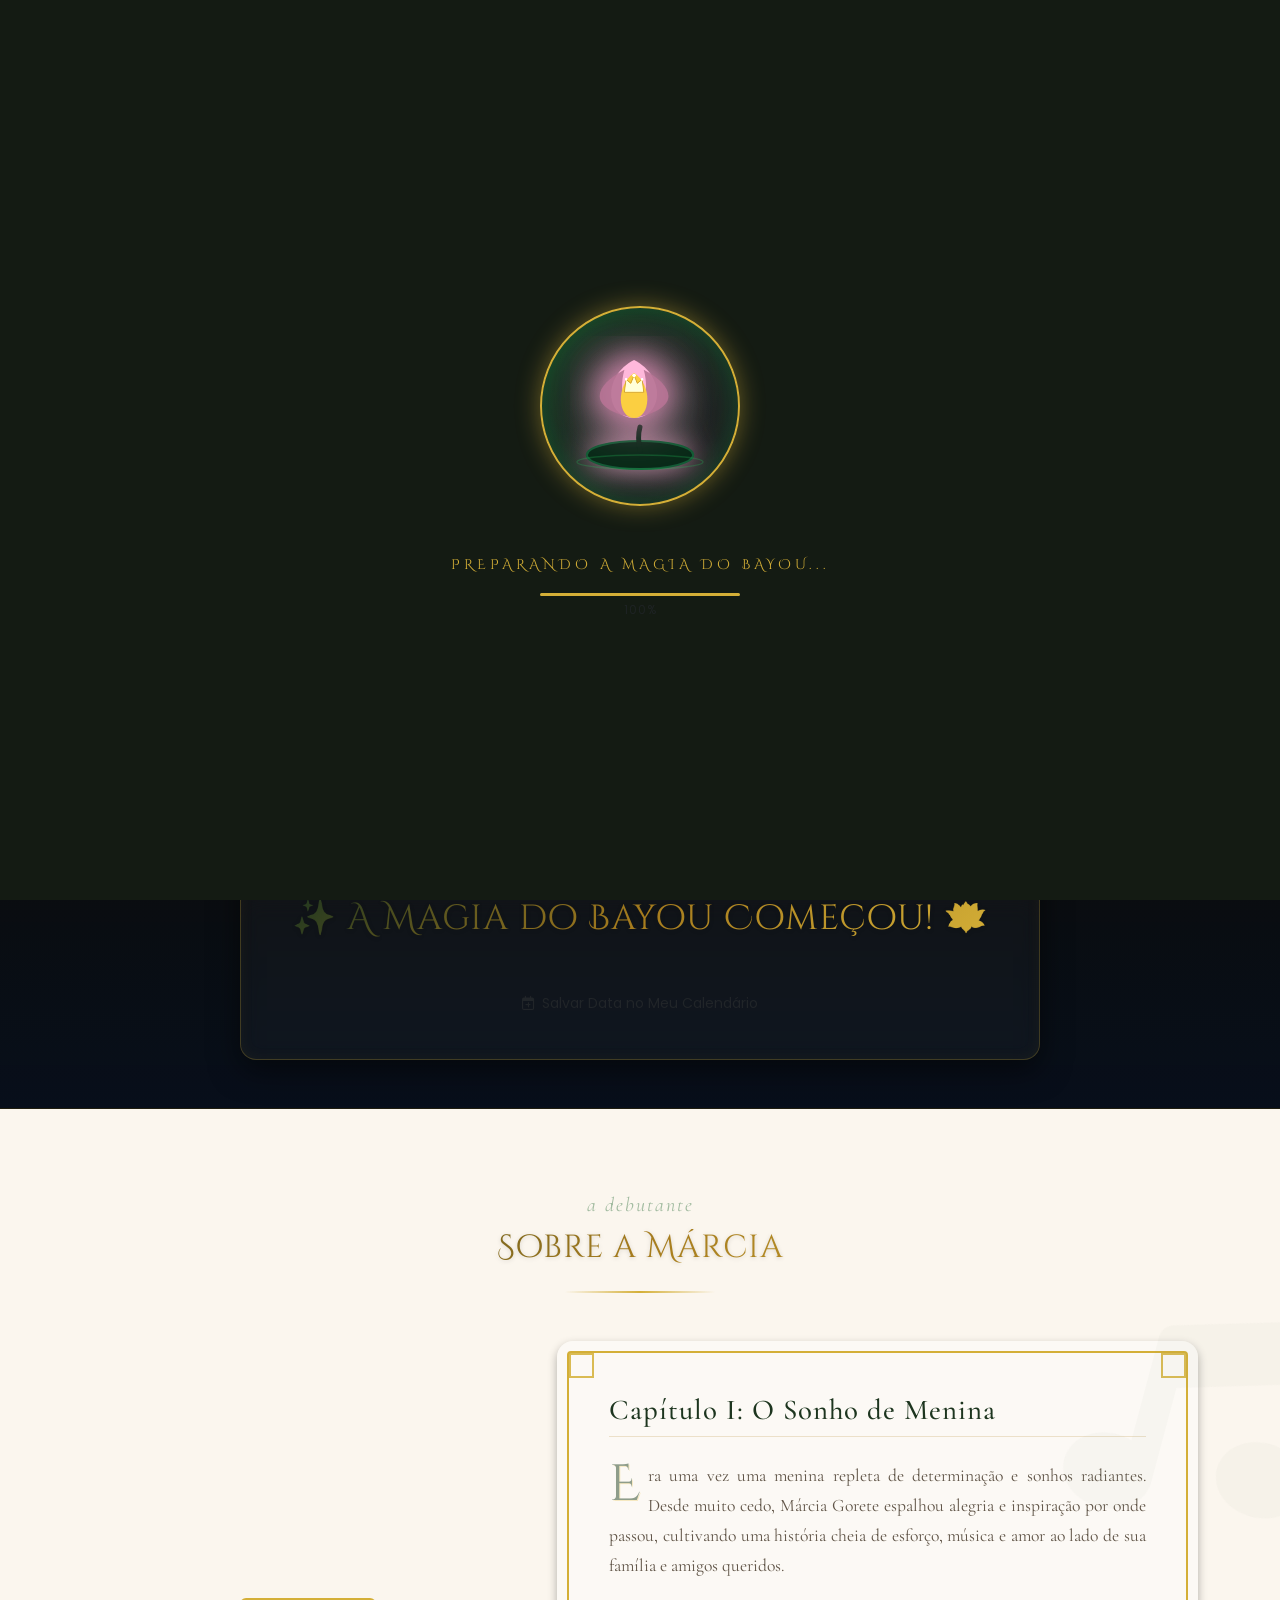
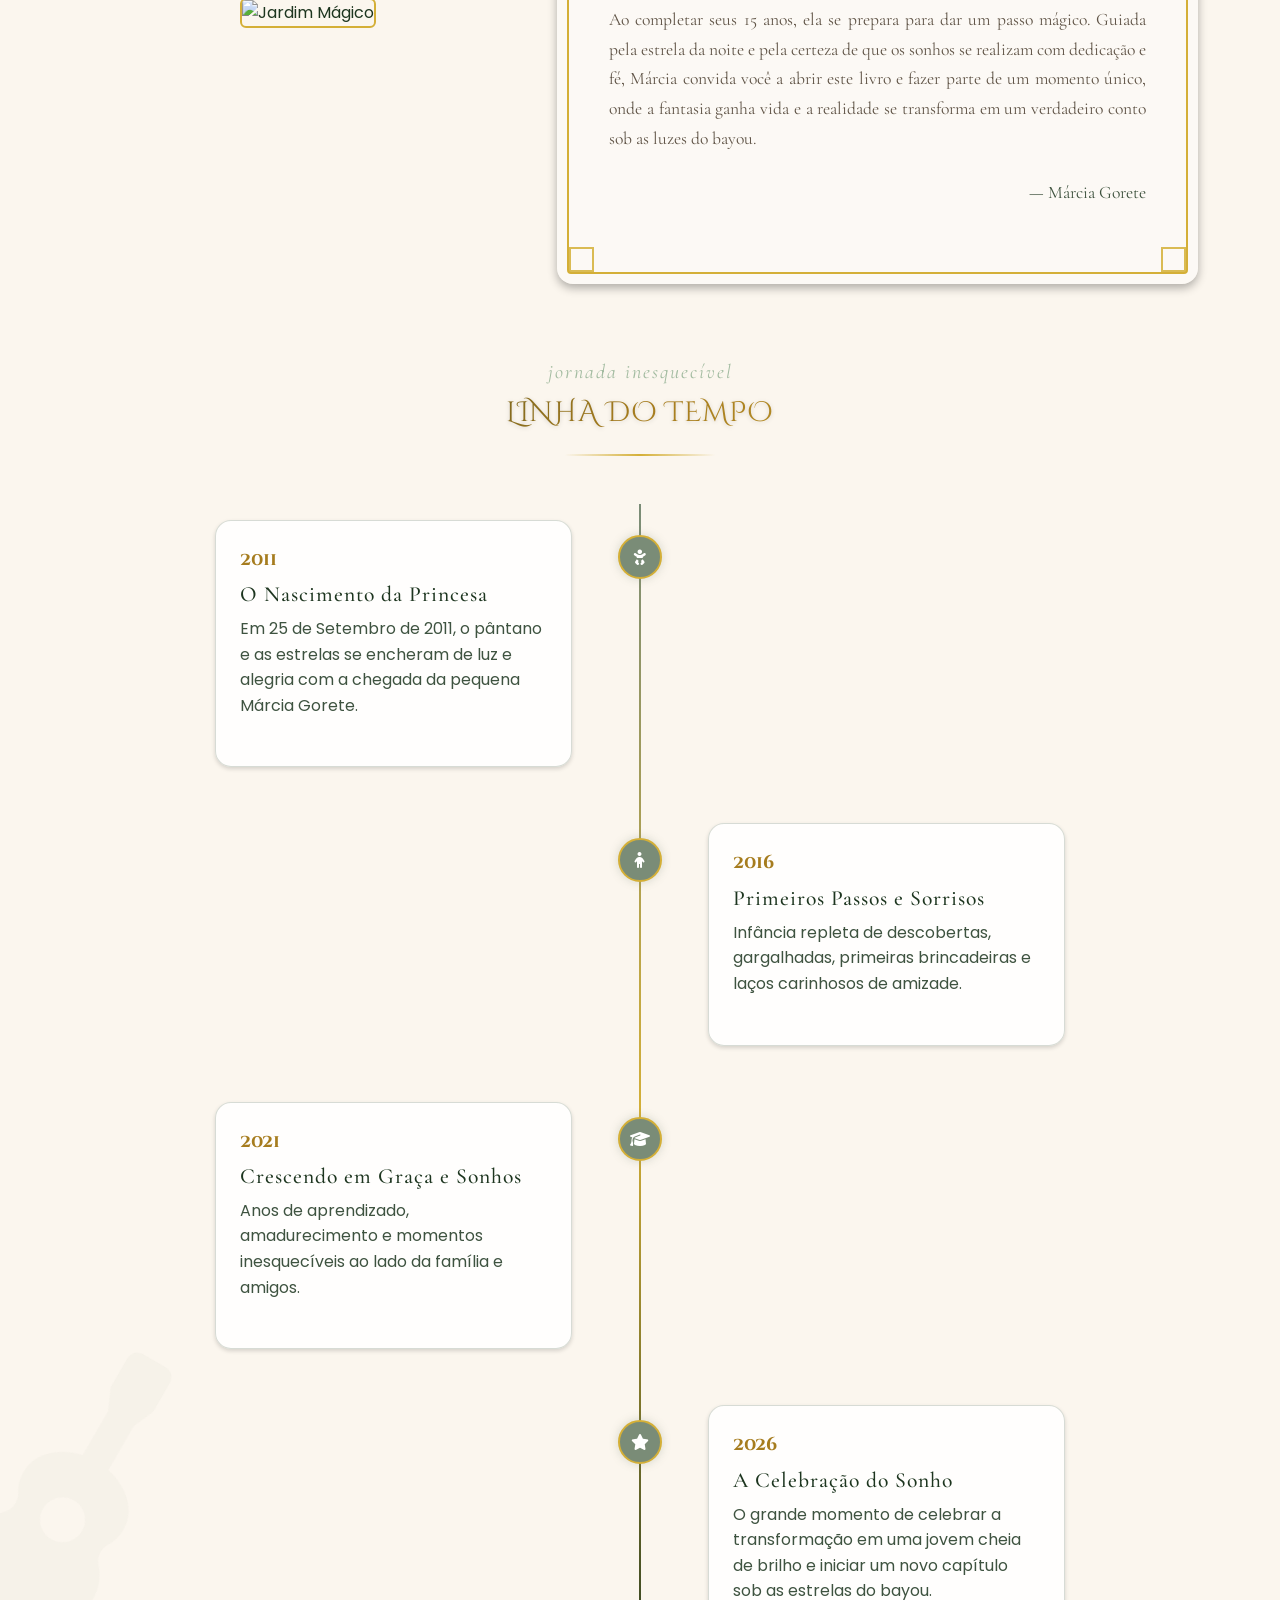
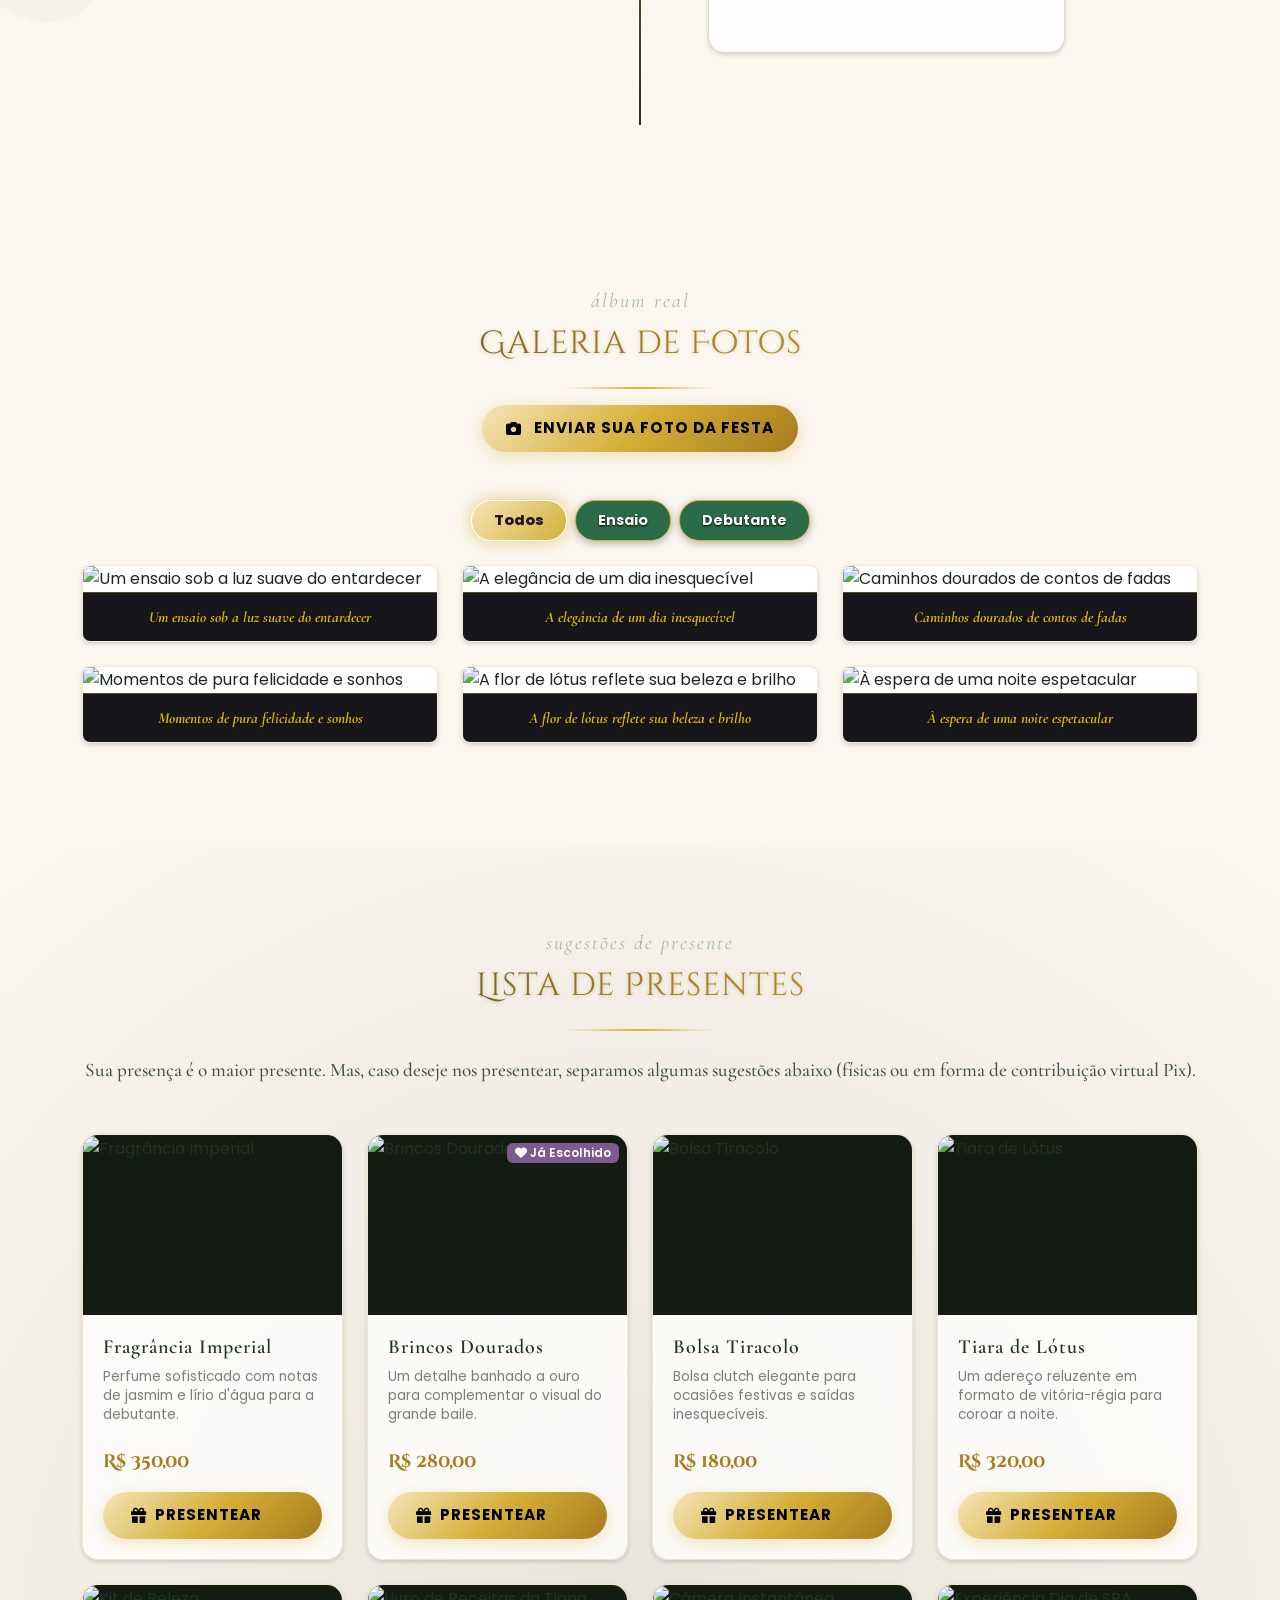
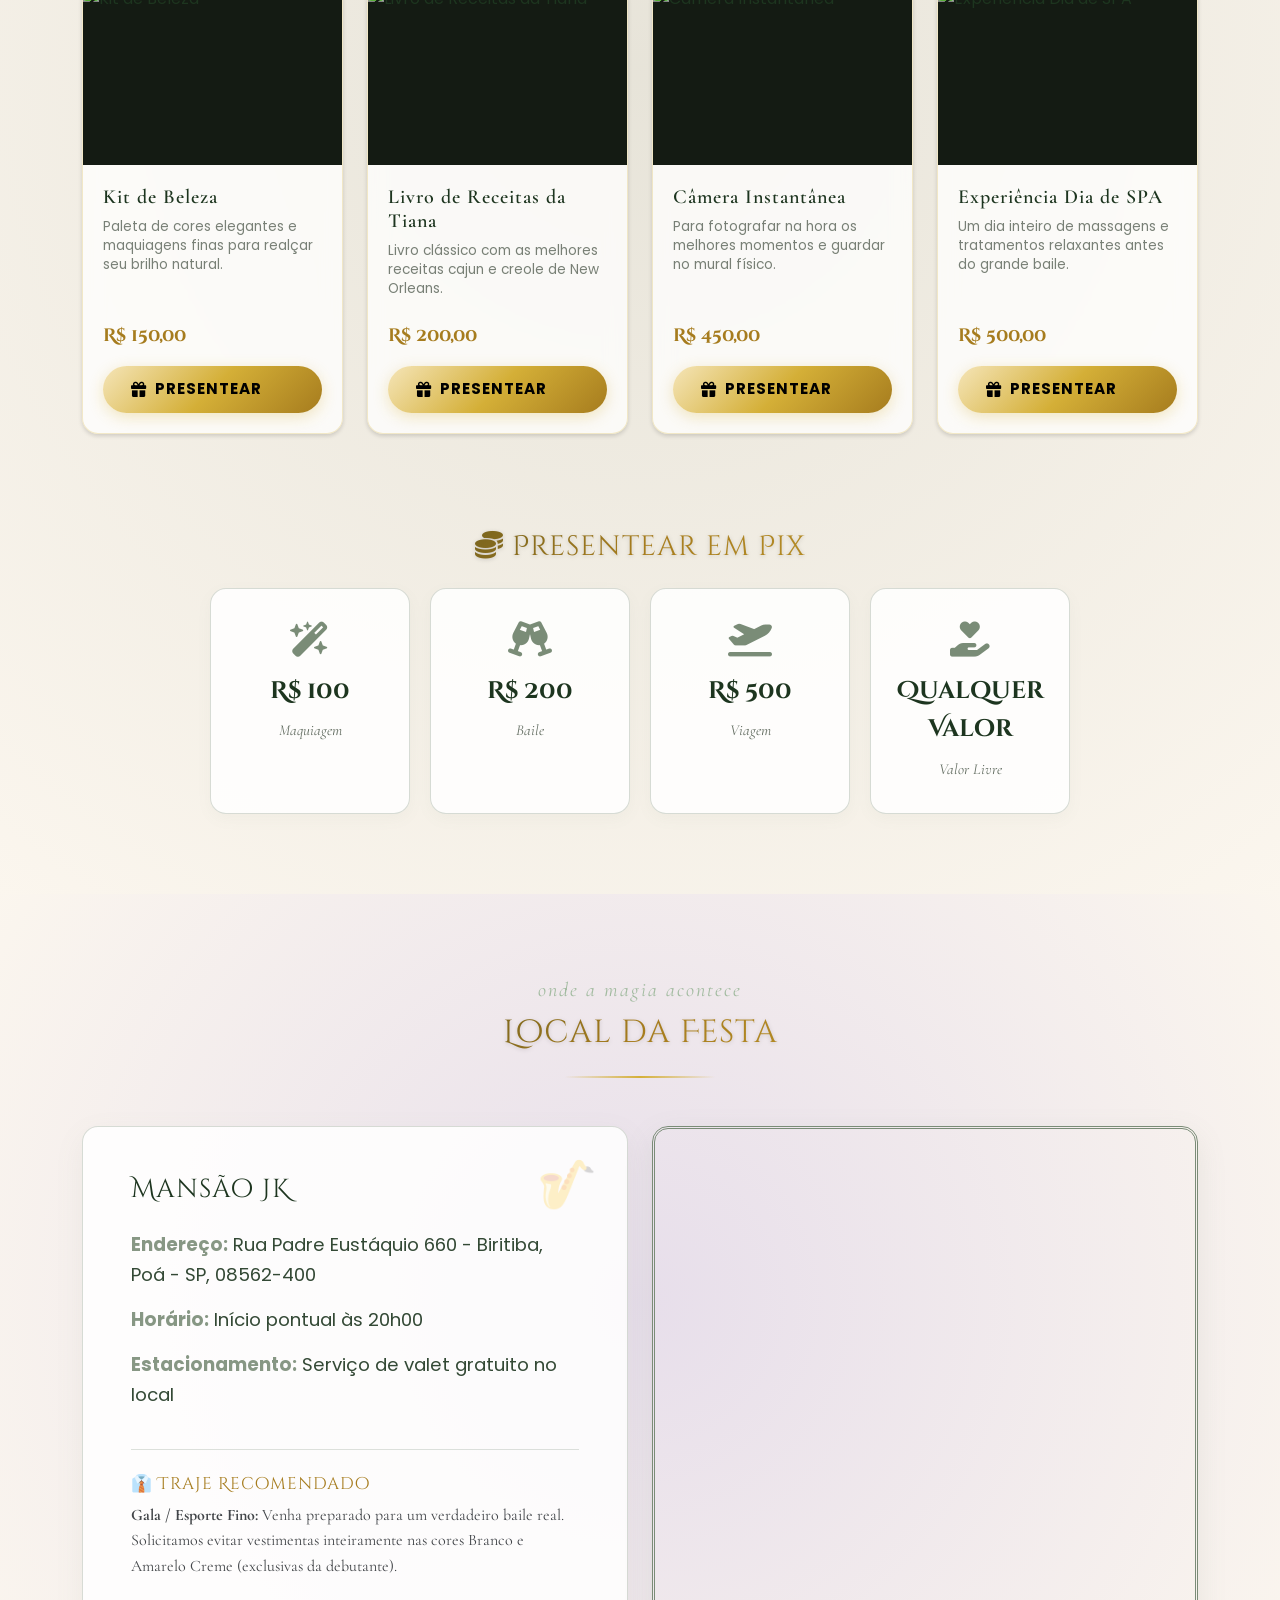
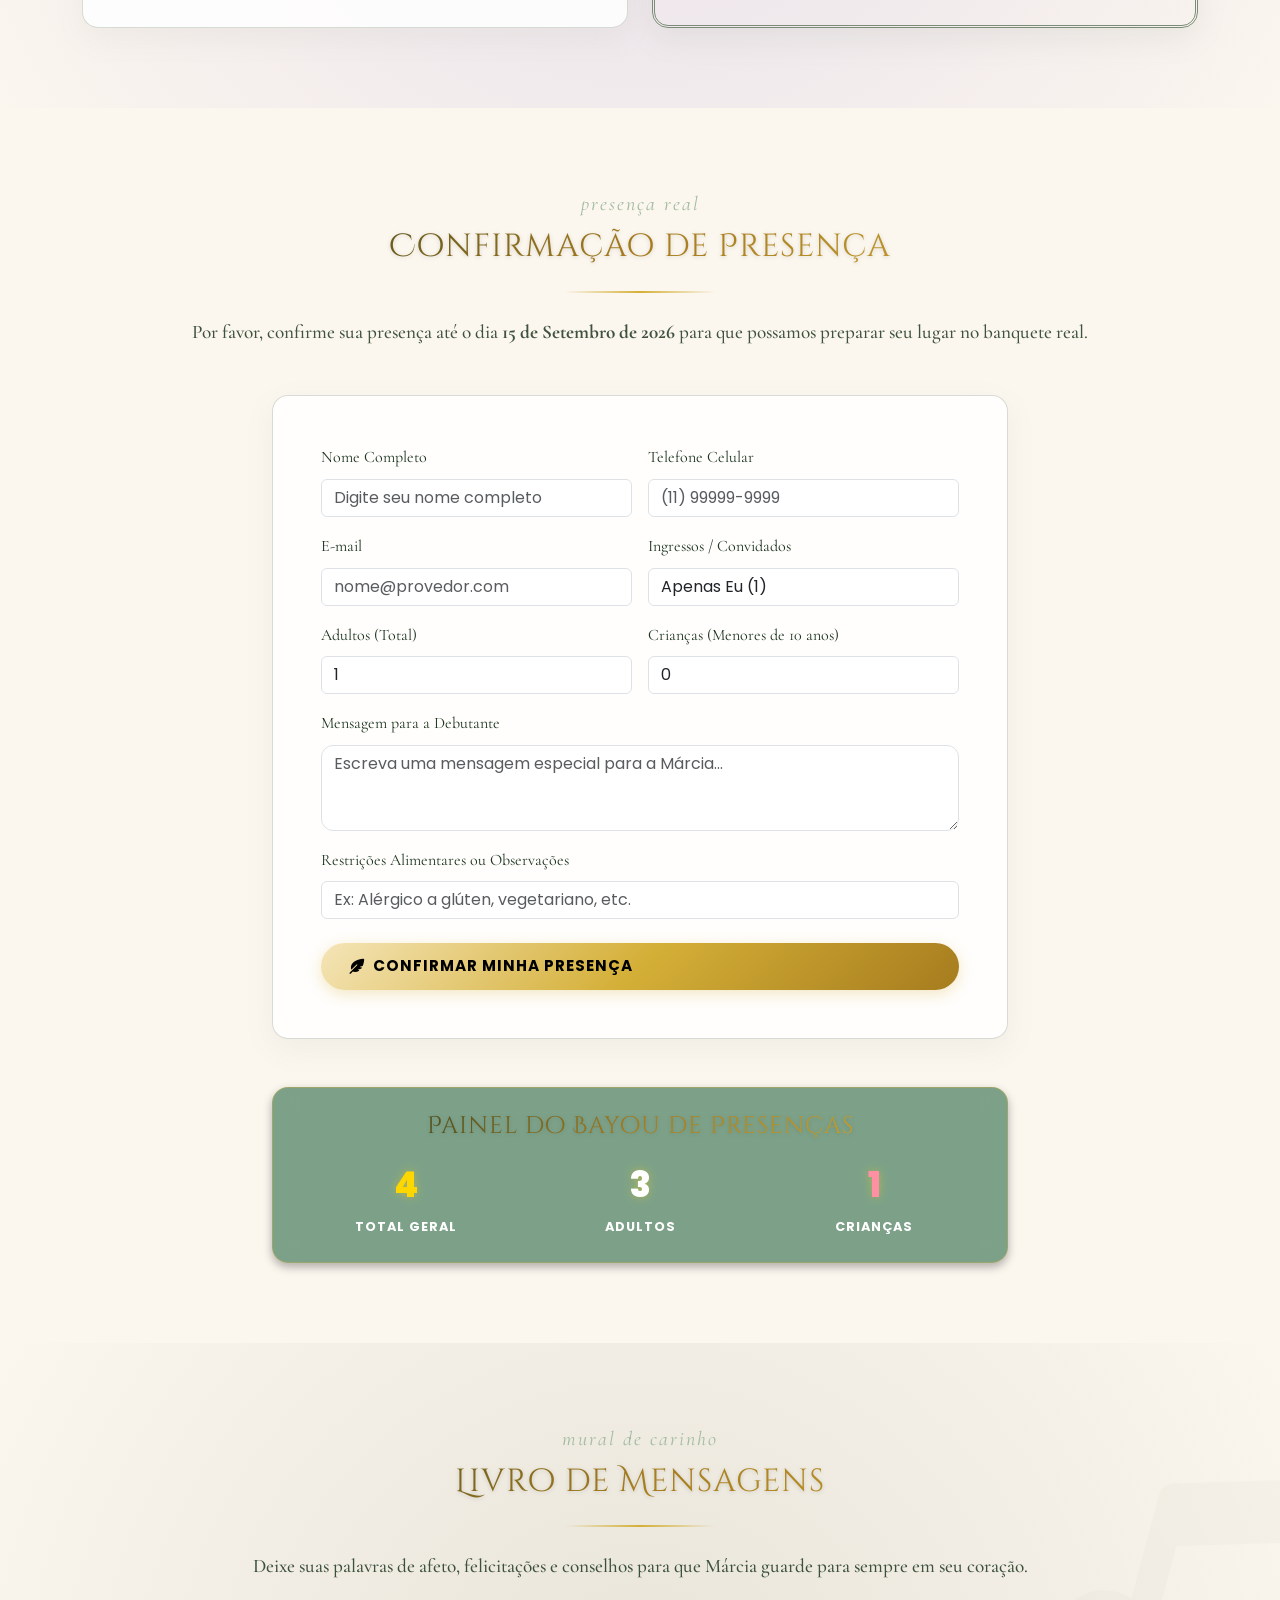
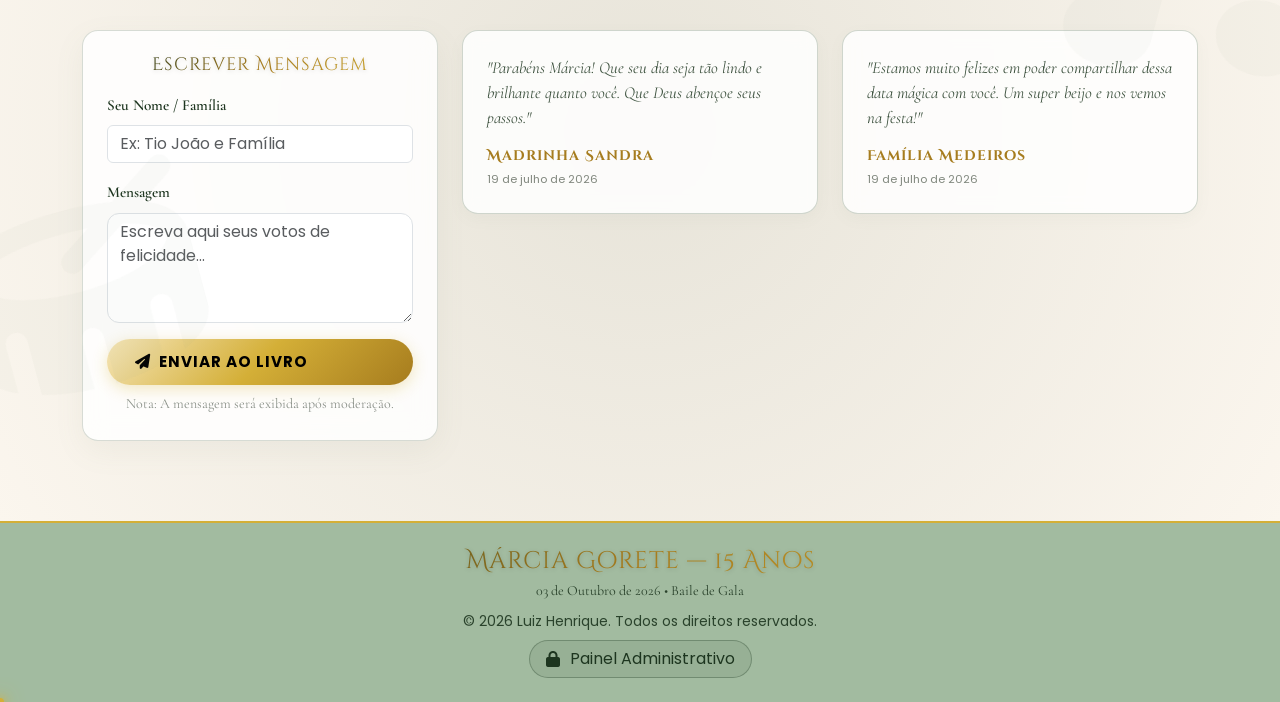
==== commit b85986d2: "Aprimora fluxo de presentes: suporta múltiplos doadores, adiciona input Pix em tempo real e remove t" ====
--- a/index.html
+++ b/index.html
@@ -151,7 +151,7 @@
 
         <div class="hero-content container">
             <div class="mb-4">
-                <span class="hero-subtitle">Convidamos para o Baile Real de</span>
+                <span class="hero-subtitle">Convidamos para a comemoração de</span>
                 <h1 class="hero-title gold-text">Márcia Gorete</h1>
                 <span class="hero-subtitle">do Carmo Medeiros</span>
             </div>
@@ -394,7 +394,7 @@
 
             <!-- Virtual PIX cards -->
             <div class="mt-5 pt-5" data-aos="fade-up">
-                <h3 class="text-center gold-text mb-4" style="font-family: var(--font-display);"><i class="fas fa-coins"></i> Cota Virtual (Presentes em Pix)</h3>
+                <h3 class="text-center gold-text mb-4" style="font-family: var(--font-display);"><i class="fas fa-coins"></i> Presentear em Pix</h3>
                 
                 <div class="virtual-pix-grid">
                     <div class="pix-card" data-pix-value="100" data-pix-title="Maquiagem">
@@ -407,10 +407,10 @@
                         <div class="pix-value">R$ 200</div>
                         <div class="pix-desc">Baile</div>
                     </div>
-                    <div class="pix-card" data-pix-value="500" data-pix-title="Viagem Real">
+                    <div class="pix-card" data-pix-value="500" data-pix-title="Viagem">
                         <i class="fas fa-plane-departure"></i>
                         <div class="pix-value">R$ 500</div>
-                        <div class="pix-desc">Viagem Real</div>
+                        <div class="pix-desc">Viagem</div>
                     </div>
                     <div class="pix-card" id="pix-free-value-card" data-pix-value="0" data-pix-title="Valor Livre">
                         <i class="fas fa-hand-holding-heart"></i>
@@ -428,27 +428,40 @@
             <div class="modal-content modal-content-custom">
                 <div class="modal-header modal-header-custom">
                     <h5 class="modal-title gold-text" id="pixModalLabel"><i class="fas fa-qrcode"></i> Presentear com Pix</h5>
-                    <button type="button" class="btn-close btn-close-white" data-bs-dismiss="modal" aria-label="Close"></button>
+                    <button type="button" class="btn-close" data-bs-dismiss="modal" aria-label="Close"></button>
                 </div>
                 <div class="modal-body text-center rounded-bottom p-4 text-dark">
-                    <h4 class="gold-text fw-bold" id="modal-pix-title">Cota Mágica</h4>
-                    <p class="small" style="color: var(--color-wine-dark); opacity: 0.75;">Escaneie o QR Code abaixo no app do seu banco ou copie a chave Pix.</p>
+                    <h4 class="gold-text fw-bold" id="modal-pix-title">Presentear</h4>
+                    
+                    <!-- Custom amount input area for Free Value Card -->
+                    <div id="pix-custom-amount-wrapper" class="d-none mb-3 mx-auto" style="max-width: 220px;">
+                        <label for="pix-custom-input" class="form-label font-serif small text-muted mb-1">Digite o valor desejado:</label>
+                        <div class="input-group">
+                            <span class="input-group-text bg-white border-secondary text-dark fw-bold" style="border-radius: 12px 0 0 12px !important;">R$</span>
+                            <input type="number" class="form-control border-secondary text-dark bg-white text-center fw-bold" id="pix-custom-input" min="1" placeholder="150" style="border-radius: 0 12px 12px 0 !important; font-size: 1.15rem;">
+                        </div>
+                    </div>
+                    
+                    <p class="small" id="modal-pix-instructions" style="color: var(--color-wine-dark); opacity: 0.75;">Escaneie o QR Code abaixo no app do seu banco ou copie a chave Pix.</p>
                     
                     <!-- QR Code container -->
                     <div class="pix-qrcode">
                         <img id="modal-pix-qr" src="" alt="QR Code Pix" class="w-100 h-100">
                     </div>
                     
-                    <div class="pix-key-container">
+                    <div class="pix-key-container mb-3">
                         <span class="pix-key-val" id="pix-key-text">marcia15anos@pix.com.br</span>
                         <button class="btn btn-outline-gold btn-sm" id="copy-pix-btn" aria-label="Copiar chave Pix">
                             <i class="far fa-copy"></i>
                         </button>
                     </div>
                     <p class="text-success small mt-2 fw-semibold d-none" id="copy-toast">Chave Copiada com Sucesso! ✨</p>
+                    
+                    <!-- WhatsApp verification link button -->
+                    <a id="modal-pix-wa-btn" href="#" target="_blank" class="btn btn-success btn-sm rounded-pill px-4 d-none w-100 my-2"><i class="fab fa-whatsapp"></i> Enviar Comprovante por WhatsApp</a>
                 </div>
                 <div class="modal-footer modal-footer-custom justify-content-center">
-                    <button type="button" class="btn btn-gold btn-sm rounded-pill px-4" data-bs-dismiss="modal">Fechar</button>
+                    <button type="button" class="btn btn-outline-dark btn-sm rounded-pill px-4" data-bs-dismiss="modal">Fechar</button>
                 </div>
             </div>
         </div>
@@ -460,7 +473,7 @@
             <div class="modal-content modal-content-custom">
                 <div class="modal-header modal-header-custom">
                     <h5 class="modal-title gold-text" id="reserveGiftModalLabel"><i class="fas fa-gift"></i> Selar Reserva de Presente</h5>
-                    <button type="button" class="btn-close btn-close-white" data-bs-dismiss="modal" aria-label="Close"></button>
+                    <button type="button" class="btn-close" data-bs-dismiss="modal" aria-label="Close"></button>
                 </div>
                 <form id="reserve-gift-form">
                     <input type="hidden" id="modal-reserve-gift-id">
@@ -477,7 +490,7 @@
                         </div>
                     </div>
                     <div class="modal-footer modal-footer-custom justify-content-between">
-                        <button type="button" class="btn btn-outline-gold btn-sm rounded-pill px-3" data-bs-dismiss="modal">Cancelar</button>
+                        <button type="button" class="btn btn-outline-dark btn-sm rounded-pill px-3" data-bs-dismiss="modal">Cancelar</button>
                         <button type="submit" class="btn btn-gold btn-sm rounded-pill px-4 fw-bold"><i class="fas fa-check-circle"></i> Confirmar Reserva</button>
                     </div>
                 </form>
@@ -489,20 +502,23 @@
     <div class="modal fade" id="giftThankYouModal" tabindex="-1" aria-hidden="true">
         <div class="modal-dialog modal-dialog-centered">
             <div class="modal-content modal-content-custom text-center">
-                <div class="modal-header modal-header-custom justify-content-center">
+                <div class="modal-header modal-header-custom justify-content-between">
                     <h5 class="modal-title gold-text"><i class="fas fa-check-circle"></i> Reserva Confirmada</h5>
+                    <button type="button" class="btn-close" data-bs-dismiss="modal" aria-label="Close"></button>
                 </div>
                 <div class="modal-body rounded-bottom p-4 text-dark">
                     <div class="mb-3">
                         <i class="fas fa-gift fa-3x gold-text"></i>
                     </div>
                     <h4 class="gold-text fw-bold mb-2" id="thank-you-donor-name">Obrigado!</h4>
-                    <p class="font-serif text-dark mb-0" style="font-size: 1.1rem; line-height: 1.5;" id="thank-you-gift-msg">
+                    <p class="font-serif text-dark mb-3" style="font-size: 1.1rem; line-height: 1.5;" id="thank-you-gift-msg">
                         Sua reserva foi salva com sucesso no livro de presentes de Márcia Gorete.
                     </p>
+                    <!-- WhatsApp receipt submission button -->
+                    <a id="modal-thank-you-wa-btn" href="#" target="_blank" class="btn btn-success btn-sm rounded-pill px-4 d-none w-100 my-2"><i class="fab fa-whatsapp"></i> Enviar Comprovante por WhatsApp</a>
                 </div>
                 <div class="modal-footer modal-footer-custom justify-content-center">
-                    <button type="button" class="btn btn-gold btn-sm rounded-pill px-4" data-bs-dismiss="modal">Concluir</button>
+                    <button type="button" class="btn btn-outline-dark btn-sm rounded-pill px-4" data-bs-dismiss="modal">Concluir</button>
                 </div>
             </div>
         </div>
--- a/assets/css/base.css
+++ b/assets/css/base.css
@@ -206,24 +206,4 @@
     text-shadow: none !important;
 }
 
-/* Force table cells to be white, and names/strong tags to be gold-light */
-.admin-table td {
-    color: #ffffff !important;
-    font-weight: 500 !important;
-}
-
-.admin-table td strong {
-    color: var(--color-gold-light) !important;
-    font-weight: 600 !important;
-}
-
-/* Modals inside admin */
-.admin-body .modal-content-custom {
-    background-color: #0c0d13 !important;
-    border: 2px solid #ffd700 !important;
-}
-
-/* General descriptive text in dark sections */
-.admin-body p {
-    color: rgba(253, 251, 247, 0.9) !important;
-}
+
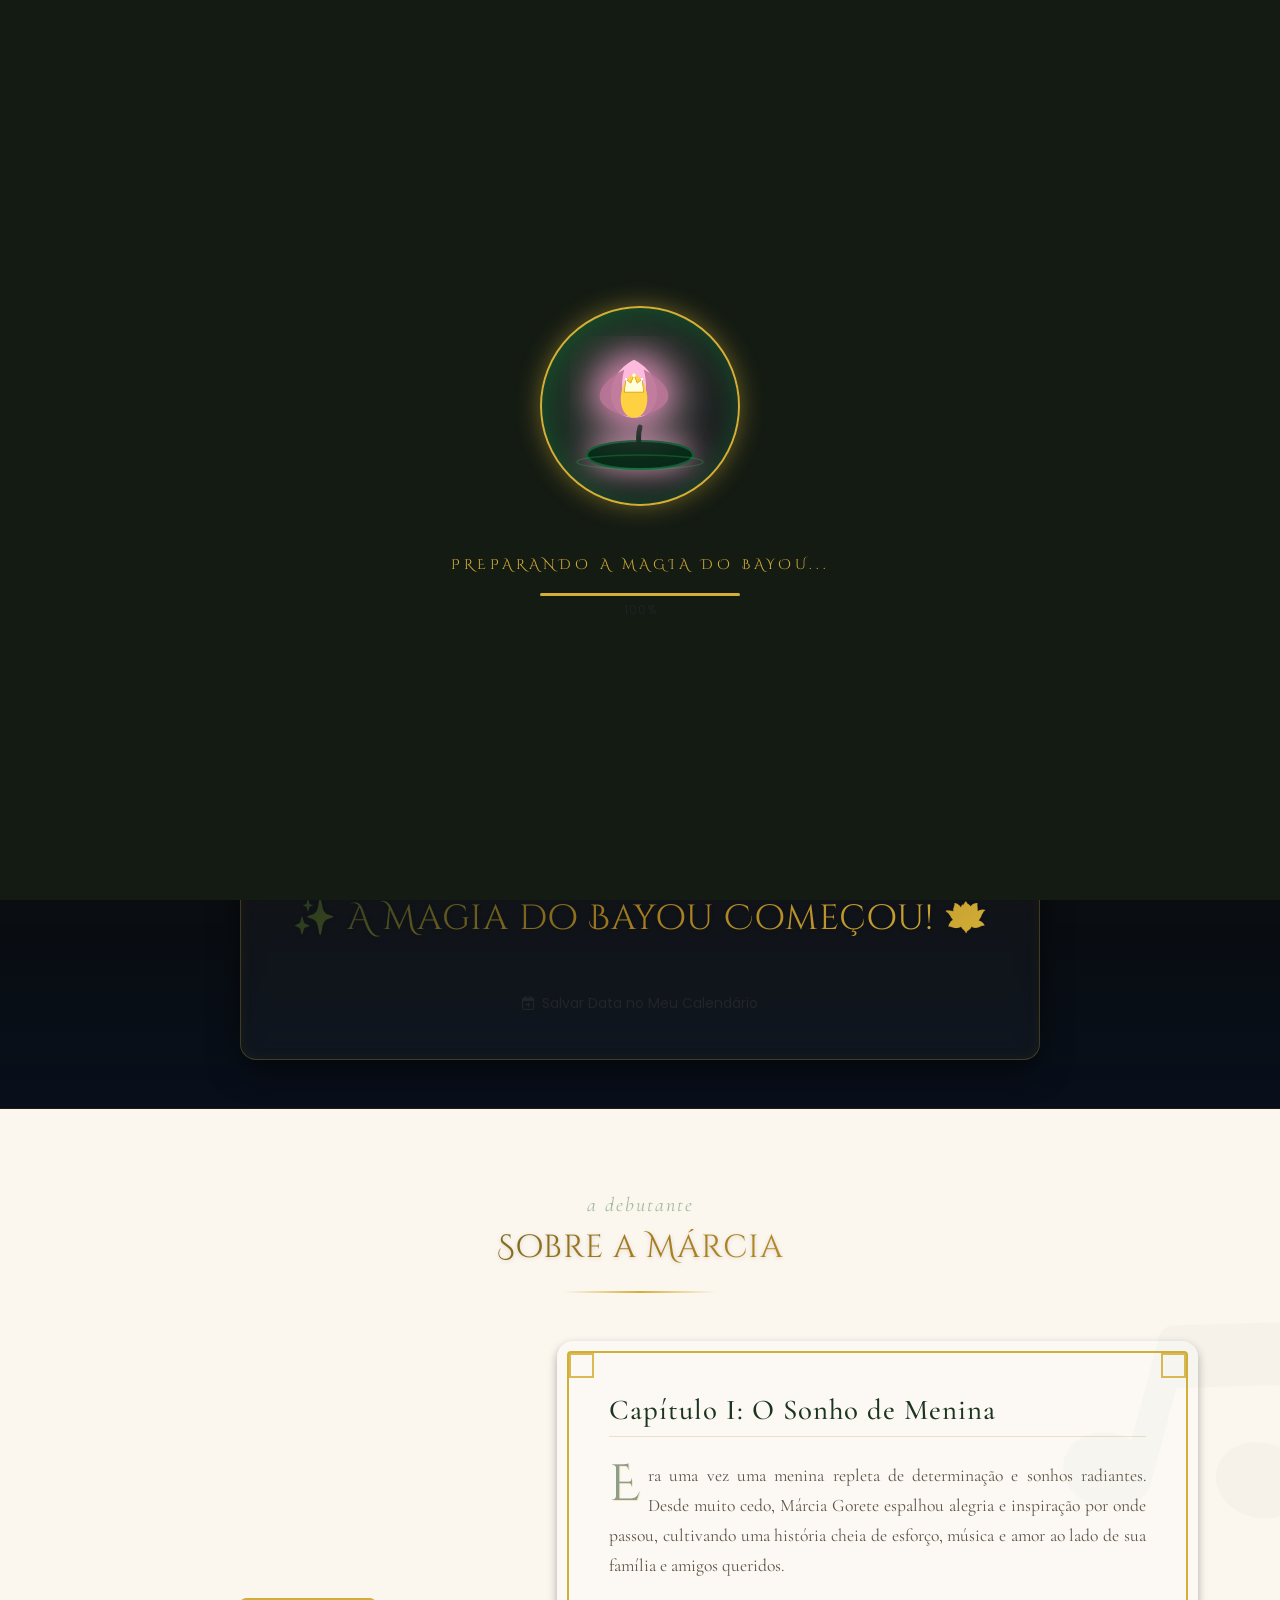
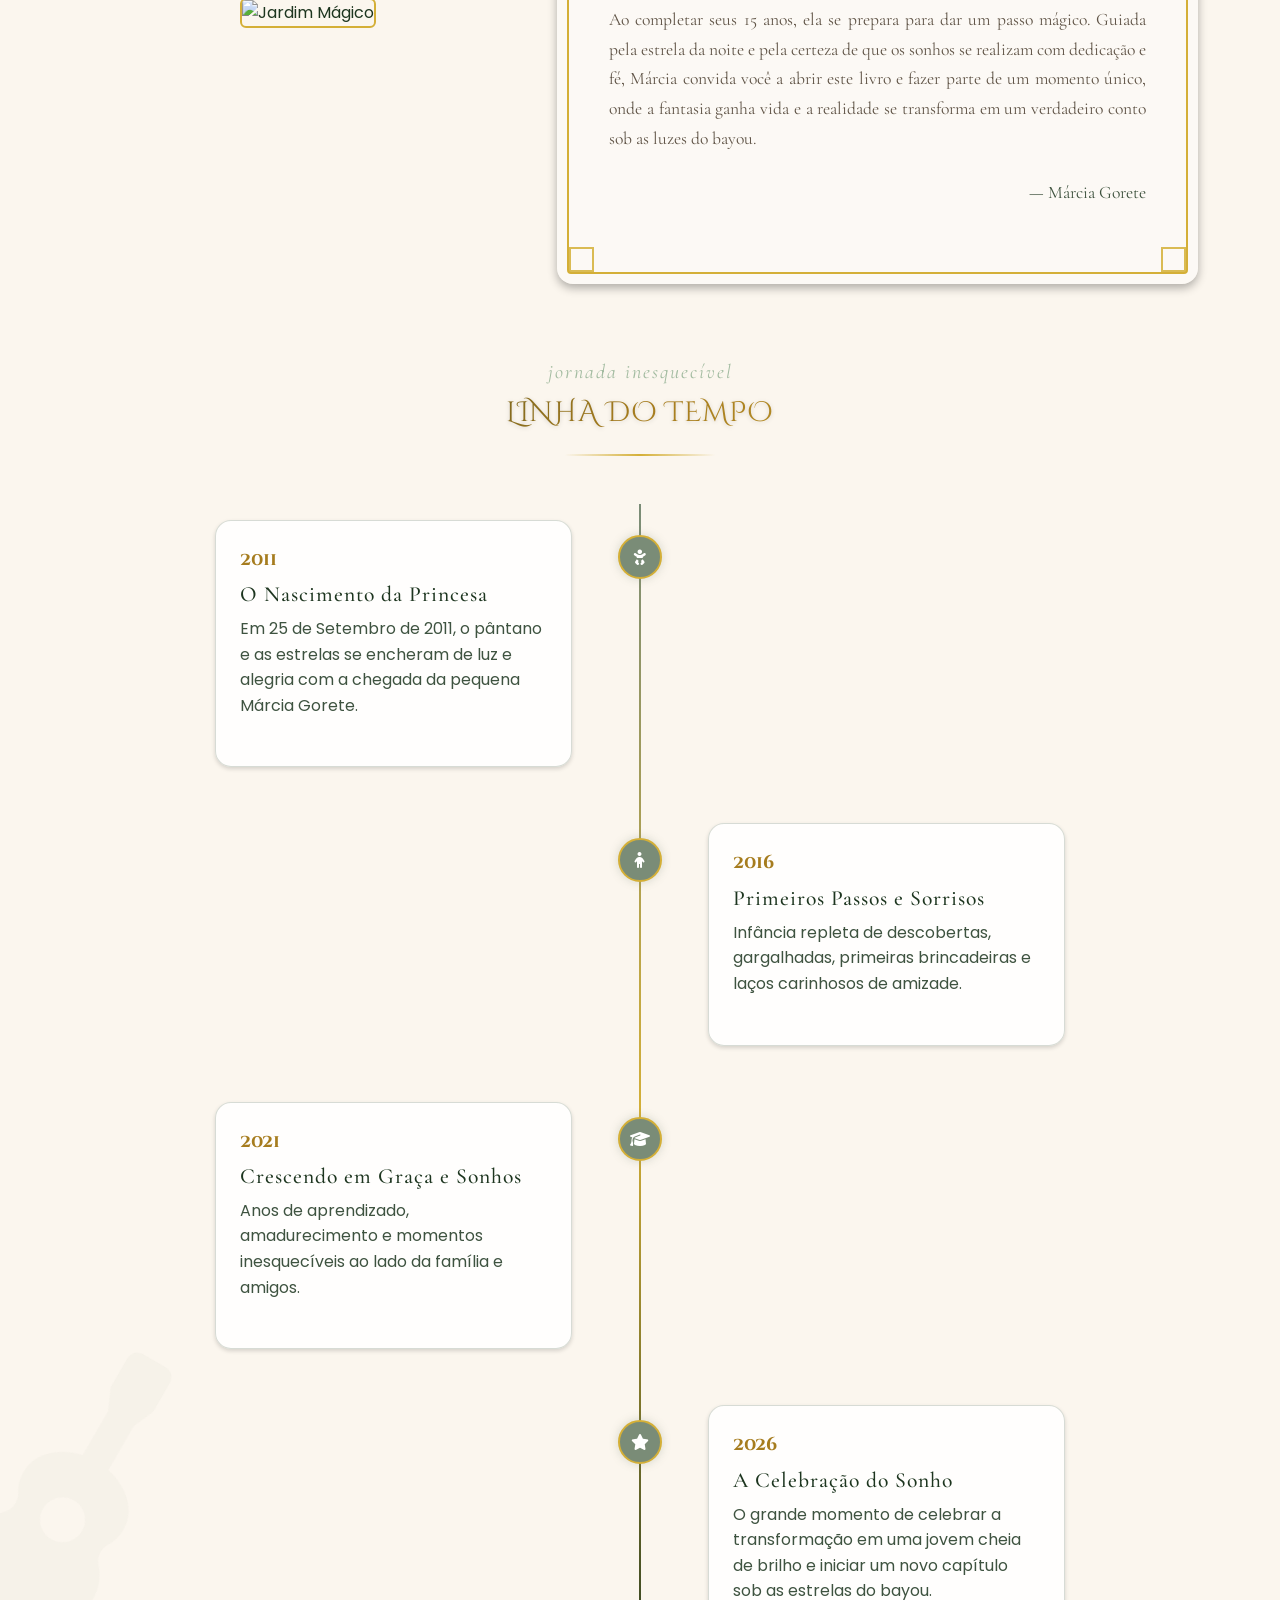
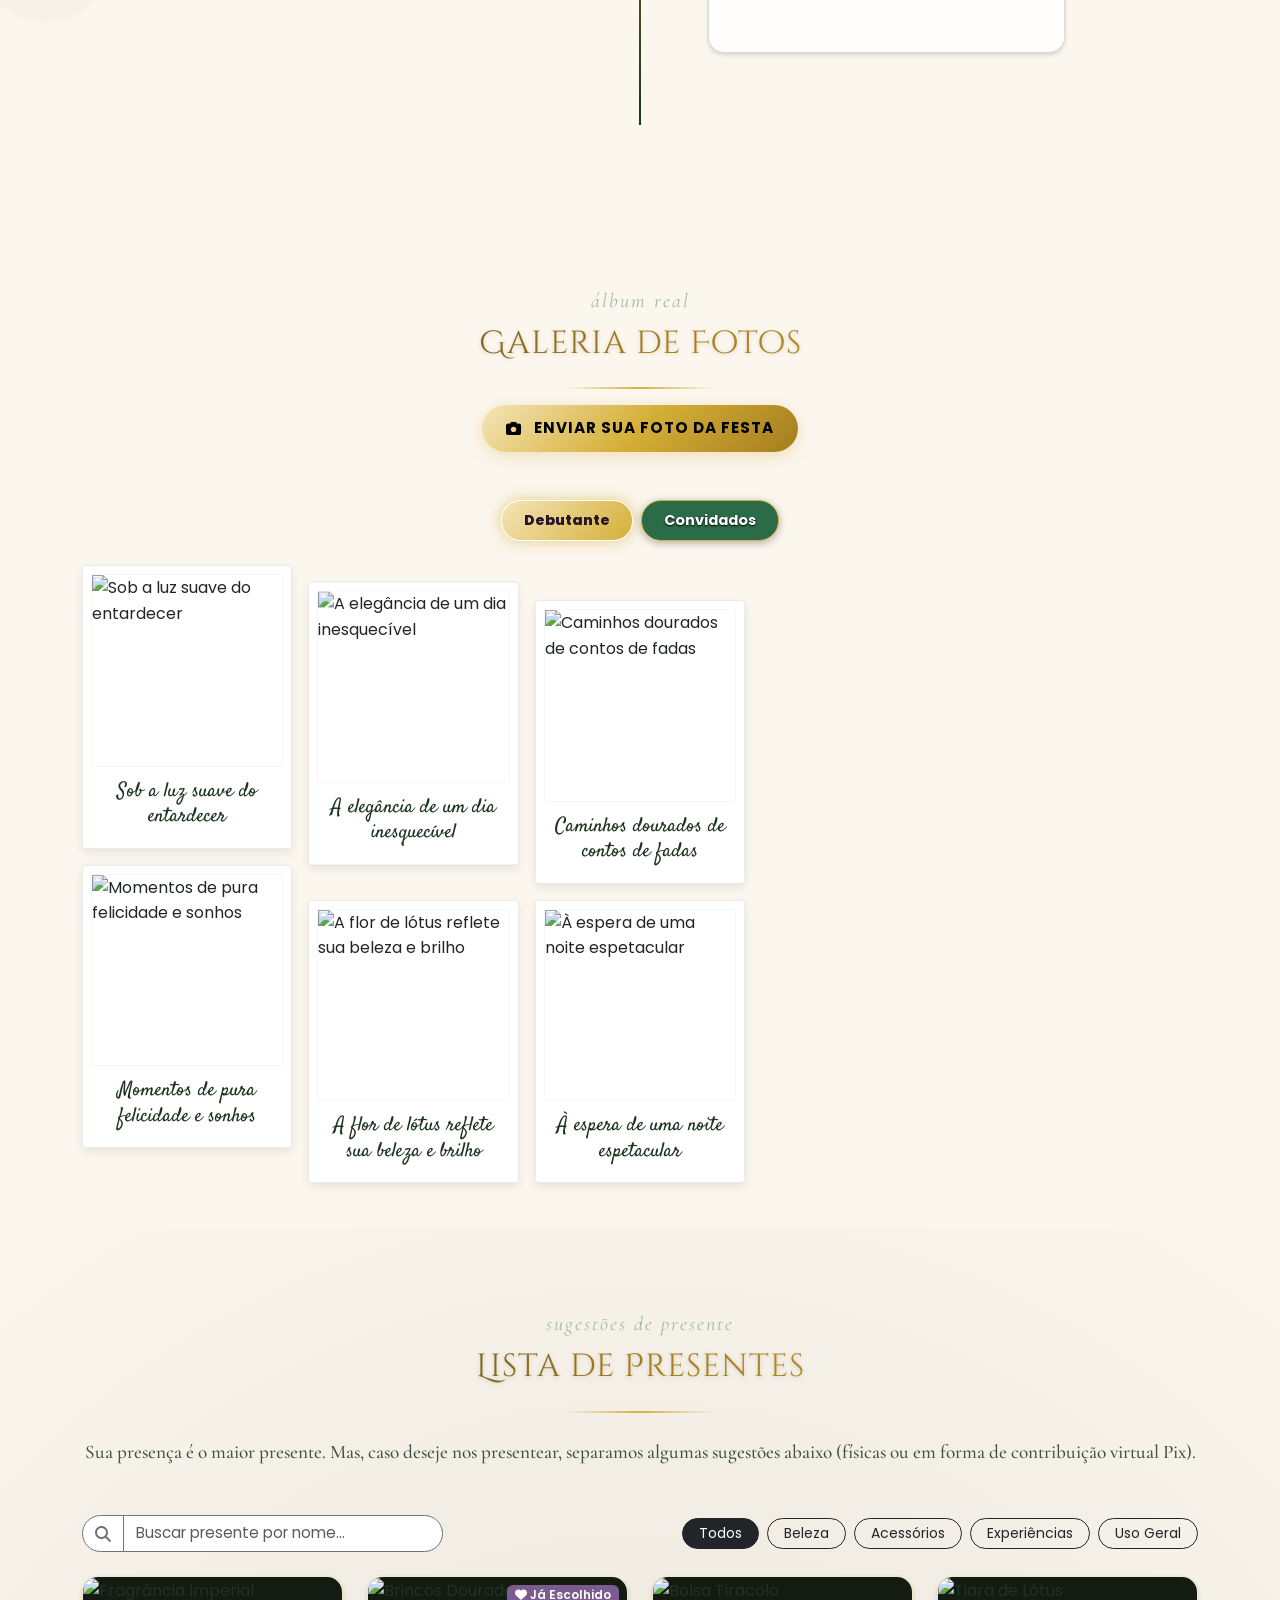
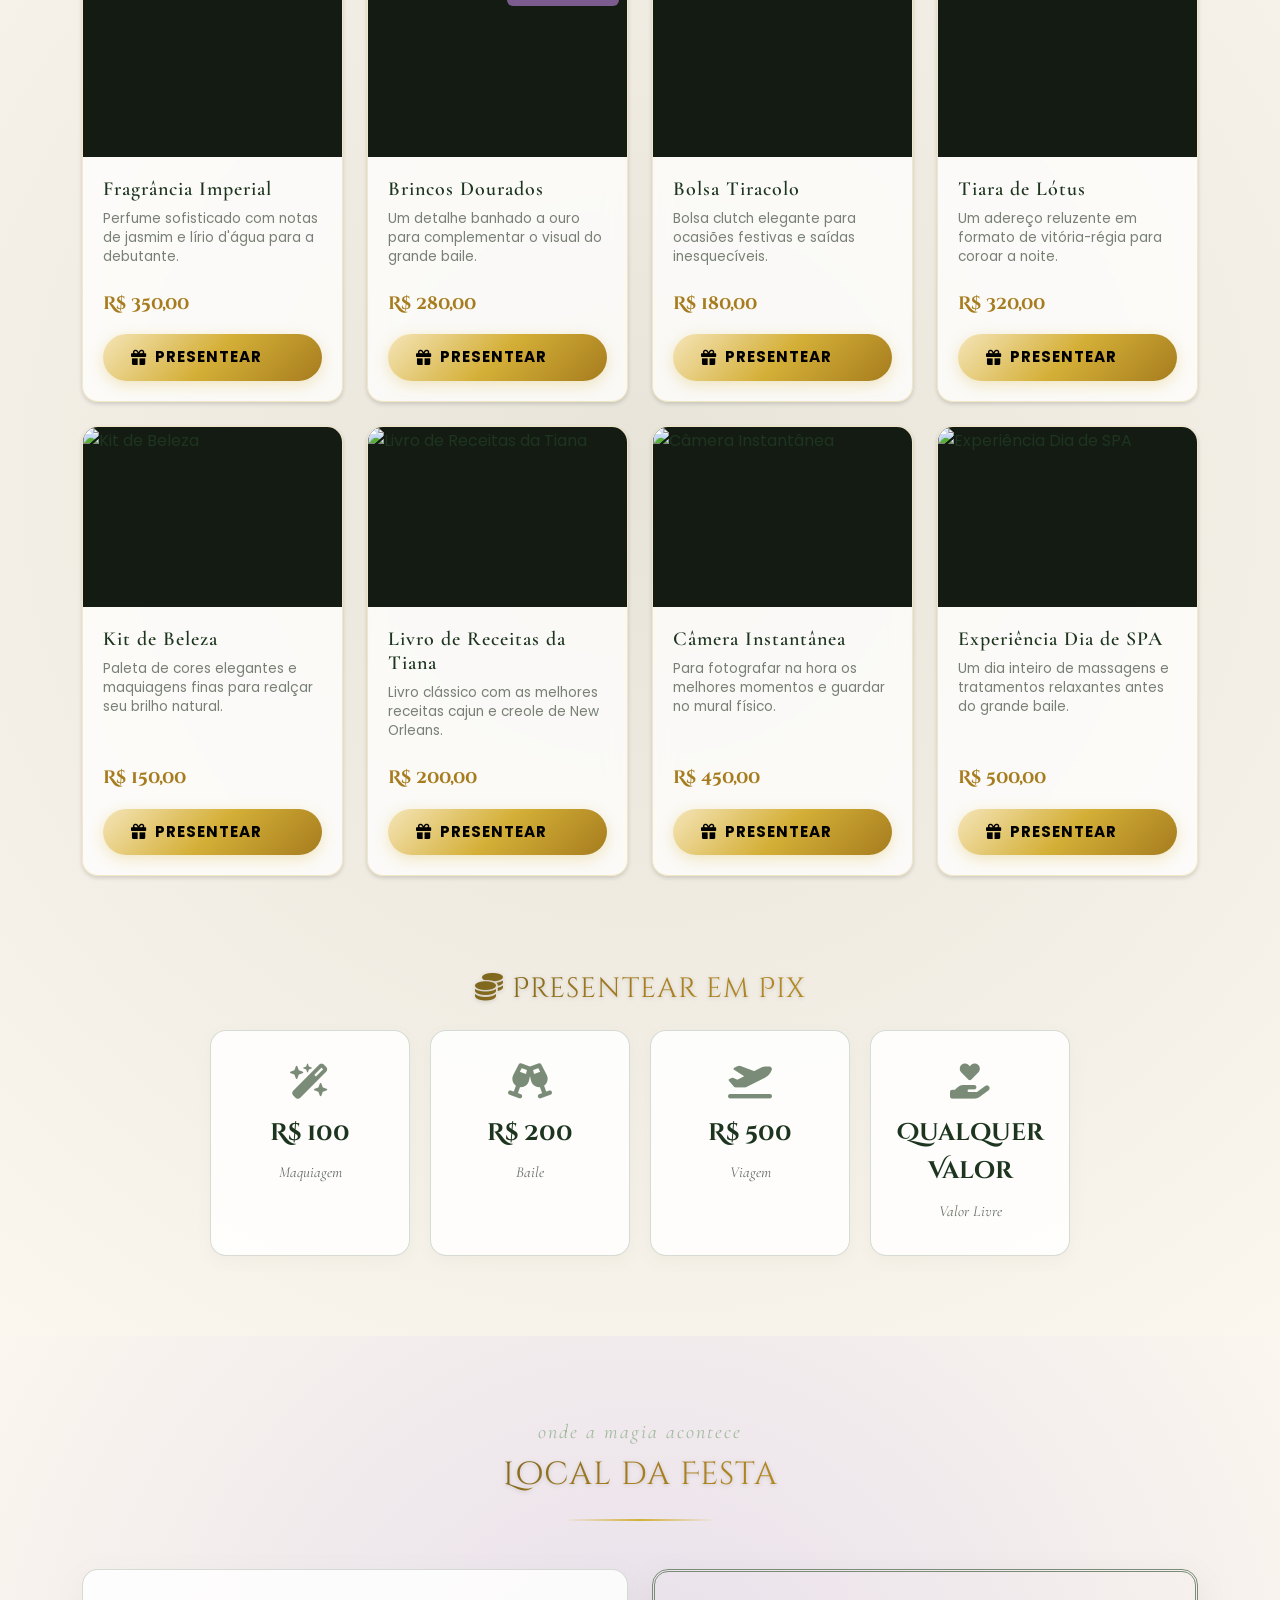
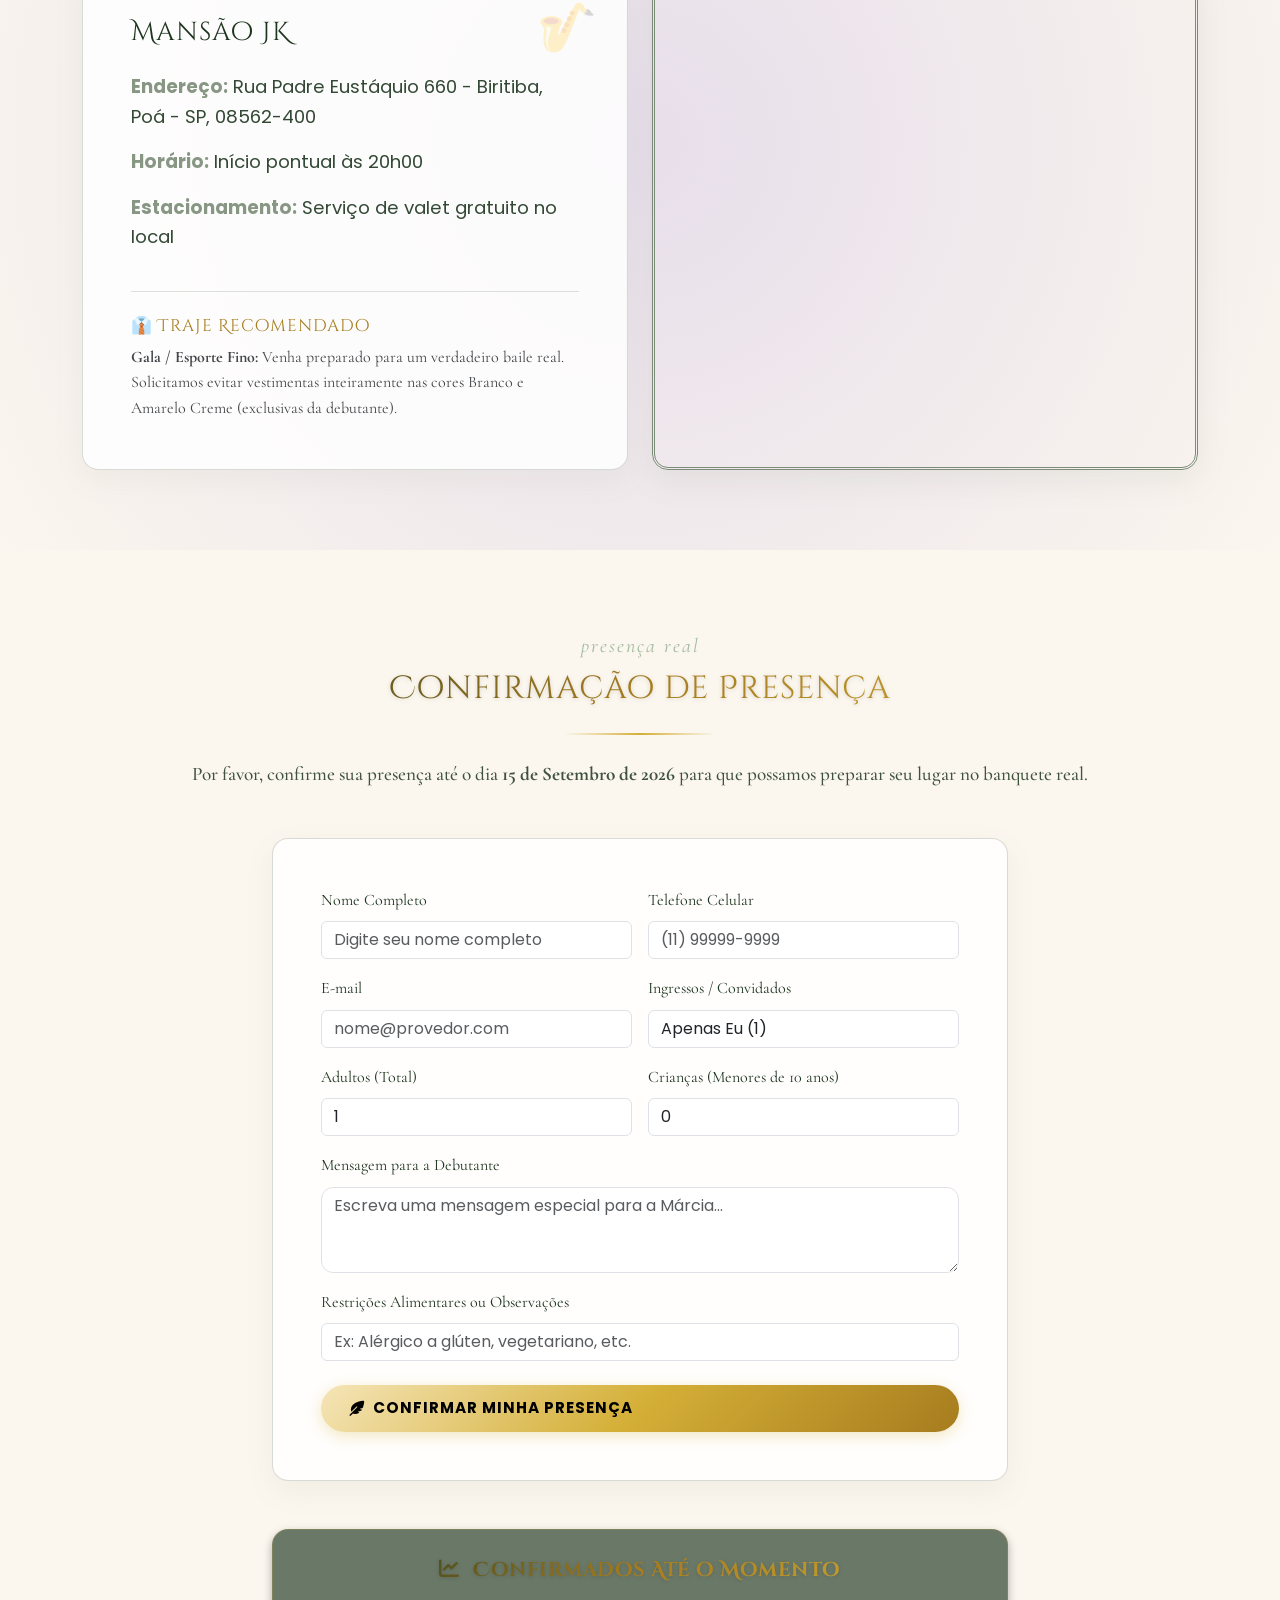
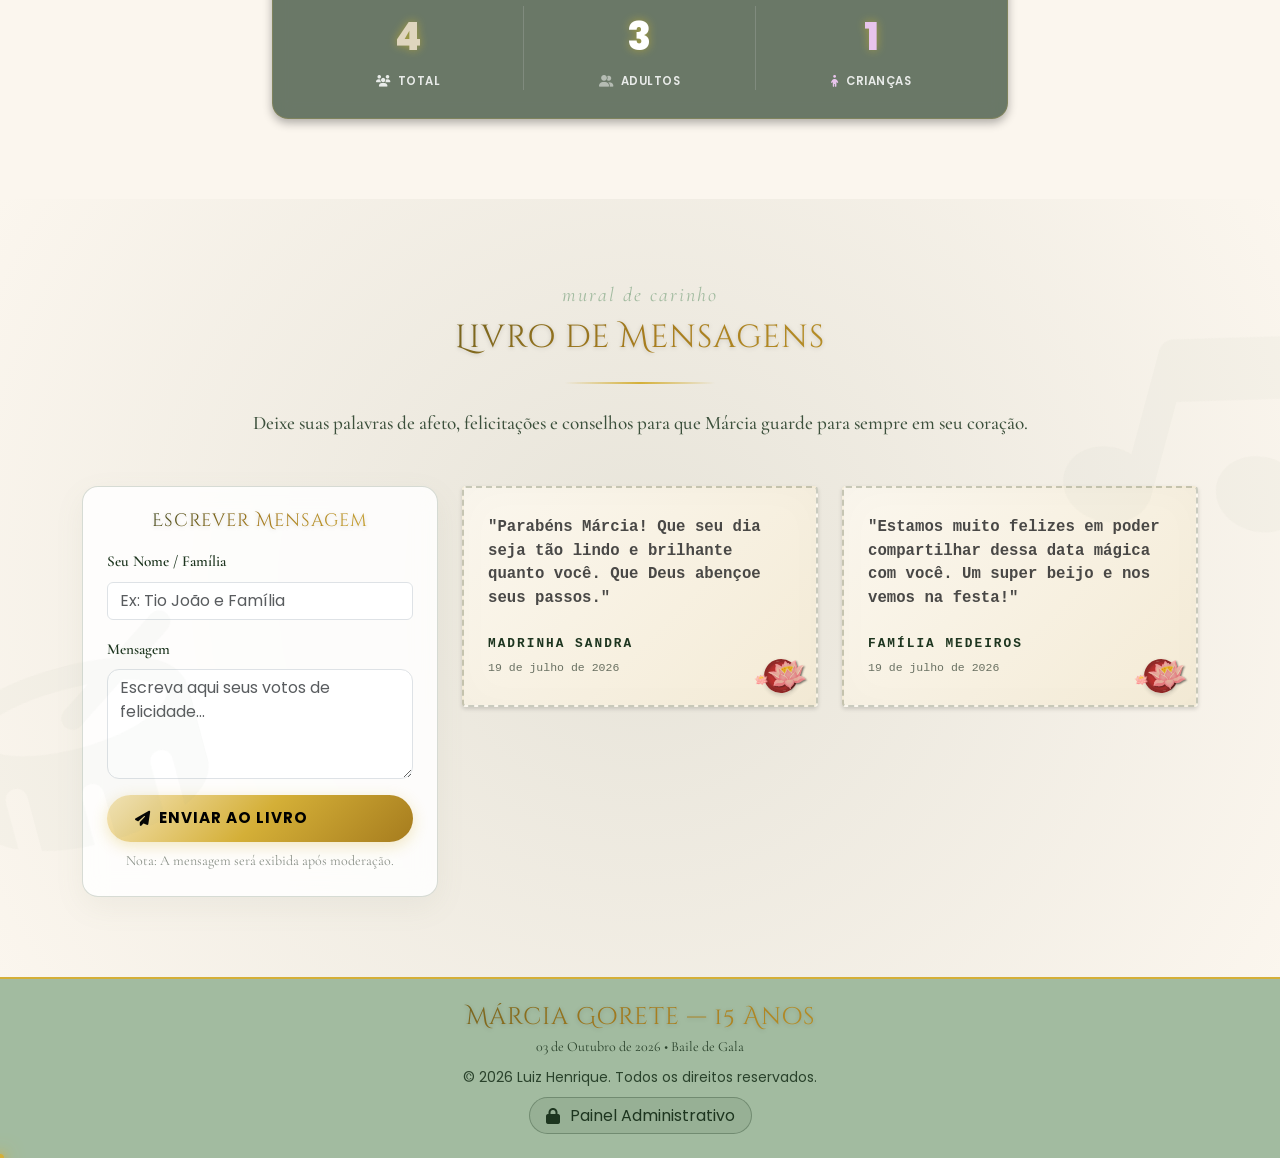
==== commit 64998793: "chore: implementação de 4 funcionalidade e correção de layout" ====
--- a/index.html
+++ b/index.html
@@ -387,6 +387,30 @@
                 </p>
             </div>
 
+            <!-- Gifts Search and Category Filters -->
+            <div class="gifts-filters-container mb-4" data-aos="fade-up">
+                <div class="row g-3 justify-content-between align-items-center">
+                    <!-- Search Input -->
+                    <div class="col-md-5 col-lg-4">
+                        <div class="input-group search-gifts-group">
+                            <span class="input-group-text bg-white border-secondary text-muted" style="border-radius: 20px 0 0 20px !important;"><i class="fas fa-search"></i></span>
+                            <input type="text" class="form-control border-secondary text-dark bg-white" id="search-gifts-input" placeholder="Buscar presente por nome..." style="border-radius: 0 20px 20px 0 !important; font-size: 0.95rem;">
+                        </div>
+                    </div>
+                    
+                    <!-- Categories Tabs -->
+                    <div class="col-md-7 col-lg-7 text-md-end">
+                        <div class="d-inline-flex gap-2 flex-wrap" id="gifts-category-filters">
+                            <button class="btn btn-outline-dark btn-sm rounded-pill px-3 active" data-category="Todos">Todos</button>
+                            <button class="btn btn-outline-dark btn-sm rounded-pill px-3" data-category="Beleza">Beleza</button>
+                            <button class="btn btn-outline-dark btn-sm rounded-pill px-3" data-category="Acessórios">Acessórios</button>
+                            <button class="btn btn-outline-dark btn-sm rounded-pill px-3" data-category="Experiências">Experiências</button>
+                            <button class="btn btn-outline-dark btn-sm rounded-pill px-3" data-category="Geral">Uso Geral</button>
+                        </div>
+                    </div>
+                </div>
+            </div>
+
             <!-- Gifts Cards Grid -->
             <div class="row g-4" id="gift-list-grid">
                 <!-- Loaded dynamically -->
@@ -695,20 +719,20 @@
                     </div>
 
                     <!-- RSVP Dashboard panel -->
-                    <div class="glass-panel mt-5 text-center" data-aos="fade-up" style="border-color: rgba(212, 175, 55, 0.35); background: rgba(20, 92, 54, 0.55);">
-                        <h4 class="gold-text mb-3" style="font-family: var(--font-display);">Painel do Bayou de Presenças</h4>
+                    <div class="glass-panel mt-5 text-center" data-aos="fade-up" style="border-color: rgba(212, 175, 55, 0.2); background: rgba(29, 53, 31, 0.65); backdrop-filter: blur(10px); border-radius: var(--border-radius-lg); padding: 1.75rem;">
+                        <h4 class="gold-text mb-4" style="font-family: var(--font-display); font-size: 1.25rem; font-weight: 700; letter-spacing: 0.5px;"><i class="fas fa-chart-line me-2"></i> Confirmados Até o Momento</h4>
                         <div class="row g-3">
-                            <div class="col-4">
-                                <div class="counter-num" id="total-confirmed" style="color: #ffd700 !important; font-weight: 800; font-size: 2.2rem; text-shadow: 0 0 10px rgba(255, 215, 0, 0.4);">0</div>
-                                <div class="small text-uppercase mt-1" style="color: #ffffff !important; font-weight: 700; font-size: 0.8rem; letter-spacing: 1px;">Total Geral</div>
+                            <div class="col-4 border-end border-white-10">
+                                <div class="counter-num" id="total-confirmed" style="color: #dfd5be !important; font-weight: 800; font-size: 2.4rem; text-shadow: 0 0 8px rgba(223, 213, 190, 0.25);">0</div>
+                                <div class="small text-uppercase mt-1" style="color: rgba(255, 255, 255, 0.85) !important; font-weight: 600; font-size: 0.72rem; letter-spacing: 0.5px;"><i class="fas fa-users me-1 text-gold-light"></i> Total</div>
+                            </div>
+                            <div class="col-4 border-end border-white-10">
+                                <div class="counter-num" id="adults-confirmed" style="color: #ffffff !important; font-weight: 800; font-size: 2.4rem; text-shadow: 0 0 8px rgba(255, 255, 255, 0.25);">0</div>
+                                <div class="small text-uppercase mt-1" style="color: rgba(255, 255, 255, 0.85) !important; font-weight: 600; font-size: 0.72rem; letter-spacing: 0.5px;"><i class="fas fa-user-friends me-1 text-white-50"></i> Adultos</div>
                             </div>
                             <div class="col-4">
-                                <div class="counter-num" id="adults-confirmed" style="color: #ffffff !important; font-weight: 800; font-size: 2.2rem;">0</div>
-                                <div class="small text-uppercase mt-1" style="color: #ffffff !important; font-weight: 700; font-size: 0.8rem; letter-spacing: 1px;">Adultos</div>
-                            </div>
-                            <div class="col-4">
-                                <div class="counter-num" id="kids-confirmed" style="color: #ff8fa3 !important; font-weight: 800; font-size: 2.2rem; text-shadow: 0 0 10px rgba(255, 143, 163, 0.3);">0</div>
-                                <div class="small text-uppercase mt-1" style="color: #ffffff !important; font-weight: 700; font-size: 0.8rem; letter-spacing: 1px;">Crianças</div>
+                                <div class="counter-num" id="kids-confirmed" style="color: #e8c4ec !important; font-weight: 800; font-size: 2.4rem; text-shadow: 0 0 8px rgba(232, 196, 236, 0.25);">0</div>
+                                <div class="small text-uppercase mt-1" style="color: rgba(255, 255, 255, 0.85) !important; font-weight: 600; font-size: 0.72rem; letter-spacing: 0.5px;"><i class="fas fa-child me-1" style="color: #e8c4ec;"></i> Crianças</div>
                             </div>
                         </div>
                     </div>
--- a/assets/css/base.css
+++ b/assets/css/base.css
@@ -1,7 +1,7 @@
 /* 15 Anos Márcia Gorete — A Princesa e o Sapo */
 /* Base Styles & Resets */
 
-@import url('https://fonts.googleapis.com/css2?family=Cinzel+Decorative:wght@400;700&family=Cormorant+Garamond:ital,wght@0,300;0,400;0,600;1,400&family=Montserrat:wght@300;400;500;600&family=Poppins:wght@300;400;500;600;700&family=Playfair+Display:ital,wght@0,400;0,600;1,400&display=swap');
+@import url('https://fonts.googleapis.com/css2?family=Cinzel+Decorative:wght@400;700&family=Cormorant+Garamond:ital,wght@0,300;0,400;0,600;1,400&family=Montserrat:wght@300;400;500;600&family=Poppins:wght@300;400;500;600;700&family=Playfair+Display:ital,wght@0,400;0,600;1,400&family=Satisfy&display=swap');
 
 * {
     box-sizing: border-box;
@@ -206,4 +206,9 @@
     text-shadow: none !important;
 }
 
-
+/* Separation lines helper */
+.border-white-10 {
+    border-color: rgba(255, 255, 255, 0.15) !important;
+}
+
+
--- a/assets/css/sections.css
+++ b/assets/css/sections.css
@@ -351,24 +351,26 @@
 }
 
 .gallery-grid {
-    column-count: 3;
-    column-gap: 1.5rem;
+    column-count: 5;
+    column-gap: 1rem;
 }
 
 @media (max-width: 991.98px) {
     .gallery-grid {
-        column-count: 2;
+        column-count: 3;
+        column-gap: 1rem;
     }
 }
 @media (max-width: 575.98px) {
     .gallery-grid {
-        column-count: 1;
+        column-count: 2;
+        column-gap: 0.8rem;
     }
 }
 
 .gallery-item {
     background-color: var(--color-white-pure);
-    margin-bottom: 1.5rem;
+    margin-bottom: 1rem;
     break-inside: avoid;
     border-radius: var(--border-radius-md);
     overflow: hidden;
@@ -377,6 +379,44 @@
     cursor: pointer;
     position: relative;
     transition: transform var(--transition-medium), box-shadow var(--transition-medium);
+}
+
+/* Polaroid Premium layout rules */
+.gallery-item.polaroid {
+    background-color: #ffffff !important;
+    padding: 8px 8px 18px 8px !important;
+    border-radius: 4px !important;
+    border: 1px solid rgba(0, 0, 0, 0.08) !important;
+    box-shadow: 0 4px 10px rgba(0, 0, 0, 0.08) !important;
+    transition: transform 0.3s ease, box-shadow 0.3s ease !important;
+}
+
+.gallery-item.polaroid:hover {
+    transform: rotate(1deg) translateY(-5px) !important;
+    box-shadow: 0 8px 24px rgba(29, 53, 31, 0.18) !important;
+}
+
+.polaroid-photo-wrapper {
+    overflow: hidden;
+    width: 100%;
+    aspect-ratio: 1 / 1;
+    border: 1px solid rgba(0, 0, 0, 0.03);
+}
+
+.polaroid-photo-wrapper img {
+    width: 100%;
+    height: 100%;
+    object-fit: cover;
+}
+
+.polaroid-caption {
+    font-family: 'Satisfy', cursive !important;
+    font-size: 1.28rem !important;
+    color: var(--color-wine-dark) !important;
+    margin-top: 12px !important;
+    text-align: center !important;
+    line-height: 1.25 !important;
+    padding: 0 4px !important;
 }
 
 .gallery-item:hover {
--- a/assets/css/components.css
+++ b/assets/css/components.css
@@ -472,47 +472,70 @@
 }
 
 /* ==========================================================================
-   7. GUESTBOOK MESSAGES CARDS (Dark Luxury Glassmorphism)
+   7. GUESTBOOK MESSAGES CARDS (Vintage Telegram / Parchment)
    ========================================================================== */
 .message-card {
-    background: rgba(255, 255, 255, 0.85);
-    backdrop-filter: blur(8px);
-    -webkit-backdrop-filter: blur(8px);
-    border: 1px solid rgba(122, 140, 119, 0.35);
-    border-radius: var(--border-radius-lg);
-    padding: 1.5rem;
-    box-shadow: 0 5px 15px rgba(122, 140, 119, 0.05);
-    transition: transform var(--transition-fast), border-color var(--transition-fast);
+    background: linear-gradient(135deg, #fbf7ee 0%, #f4ebd6 100%) !important;
+    border: 2px dashed rgba(29, 53, 31, 0.22) !important;
+    border-radius: 4px !important;
+    padding: 1.75rem 1.5rem !important;
+    box-shadow: var(--shadow-sm), inset 0 0 40px rgba(0, 0, 0, 0.02) !important;
+    transition: transform var(--transition-medium), border-color var(--transition-medium) !important;
 }
 
 .message-card:hover {
-    transform: translateY(-3px);
-    border-color: var(--color-wine-primary);
-    box-shadow: 0 10px 25px rgba(122, 140, 119, 0.15);
+    transform: translateY(-4px) rotate(0.5deg) !important;
+    border-color: var(--color-leaf-green) !important;
+    box-shadow: var(--shadow-md), 0 5px 15px rgba(29, 53, 31, 0.1) !important;
 }
 
 .message-text {
-    font-family: var(--font-serif);
-    font-style: italic;
-    font-size: 1.05rem;
+    font-family: 'Courier New', Courier, monospace !important;
+    font-weight: 700 !important;
+    font-style: normal !important;
+    font-size: 0.98rem !important;
+    color: #2b2b2b !important;
+    line-height: 1.5 !important;
+    margin-bottom: var(--spacing-md) !important;
+}
+
+.message-author {
+    font-family: 'Courier New', Courier, monospace !important;
+    font-size: 0.8rem !important;
     color: var(--color-wine-dark) !important;
-    line-height: 1.5;
-    margin-bottom: var(--spacing-sm);
-}
-
-.message-author {
-    font-family: var(--font-display);
-    font-size: 0.85rem;
-    color: var(--color-gold-dark);
-    font-weight: 600;
-    letter-spacing: 1px;
+    font-weight: 700 !important;
+    letter-spacing: 2px !important;
+    text-transform: uppercase !important;
 }
 
 .message-date {
-    font-family: var(--font-sans);
-    font-size: 0.7rem;
-    color: rgba(46, 59, 44, 0.6);
-    margin-top: 3px;
+    font-family: 'Courier New', Courier, monospace !important;
+    font-size: 0.72rem !important;
+    color: rgba(46, 59, 44, 0.7) !important;
+    margin-top: 4px !important;
+}
+
+/* Wax Seal decoration */
+.wax-seal {
+    position: absolute;
+    bottom: 12px;
+    right: 18px;
+    width: 34px;
+    height: 34px;
+    border-radius: 50%;
+    background: radial-gradient(circle, #b91c1c 40%, #991b1b 90%);
+    box-shadow: inset 0 0 4px rgba(0,0,0,0.5), 0 2px 5px rgba(0,0,0,0.2);
+    border: 2px solid #851414;
+    display: flex;
+    align-items: center;
+    justify-content: center;
+    color: #ffd700;
+    font-size: 0.72rem;
+    transform: rotate(-10deg);
+    font-weight: bold;
+    user-select: none;
+    pointer-events: none;
+    opacity: 0.9;
 }
 
 /* ==========================================================================
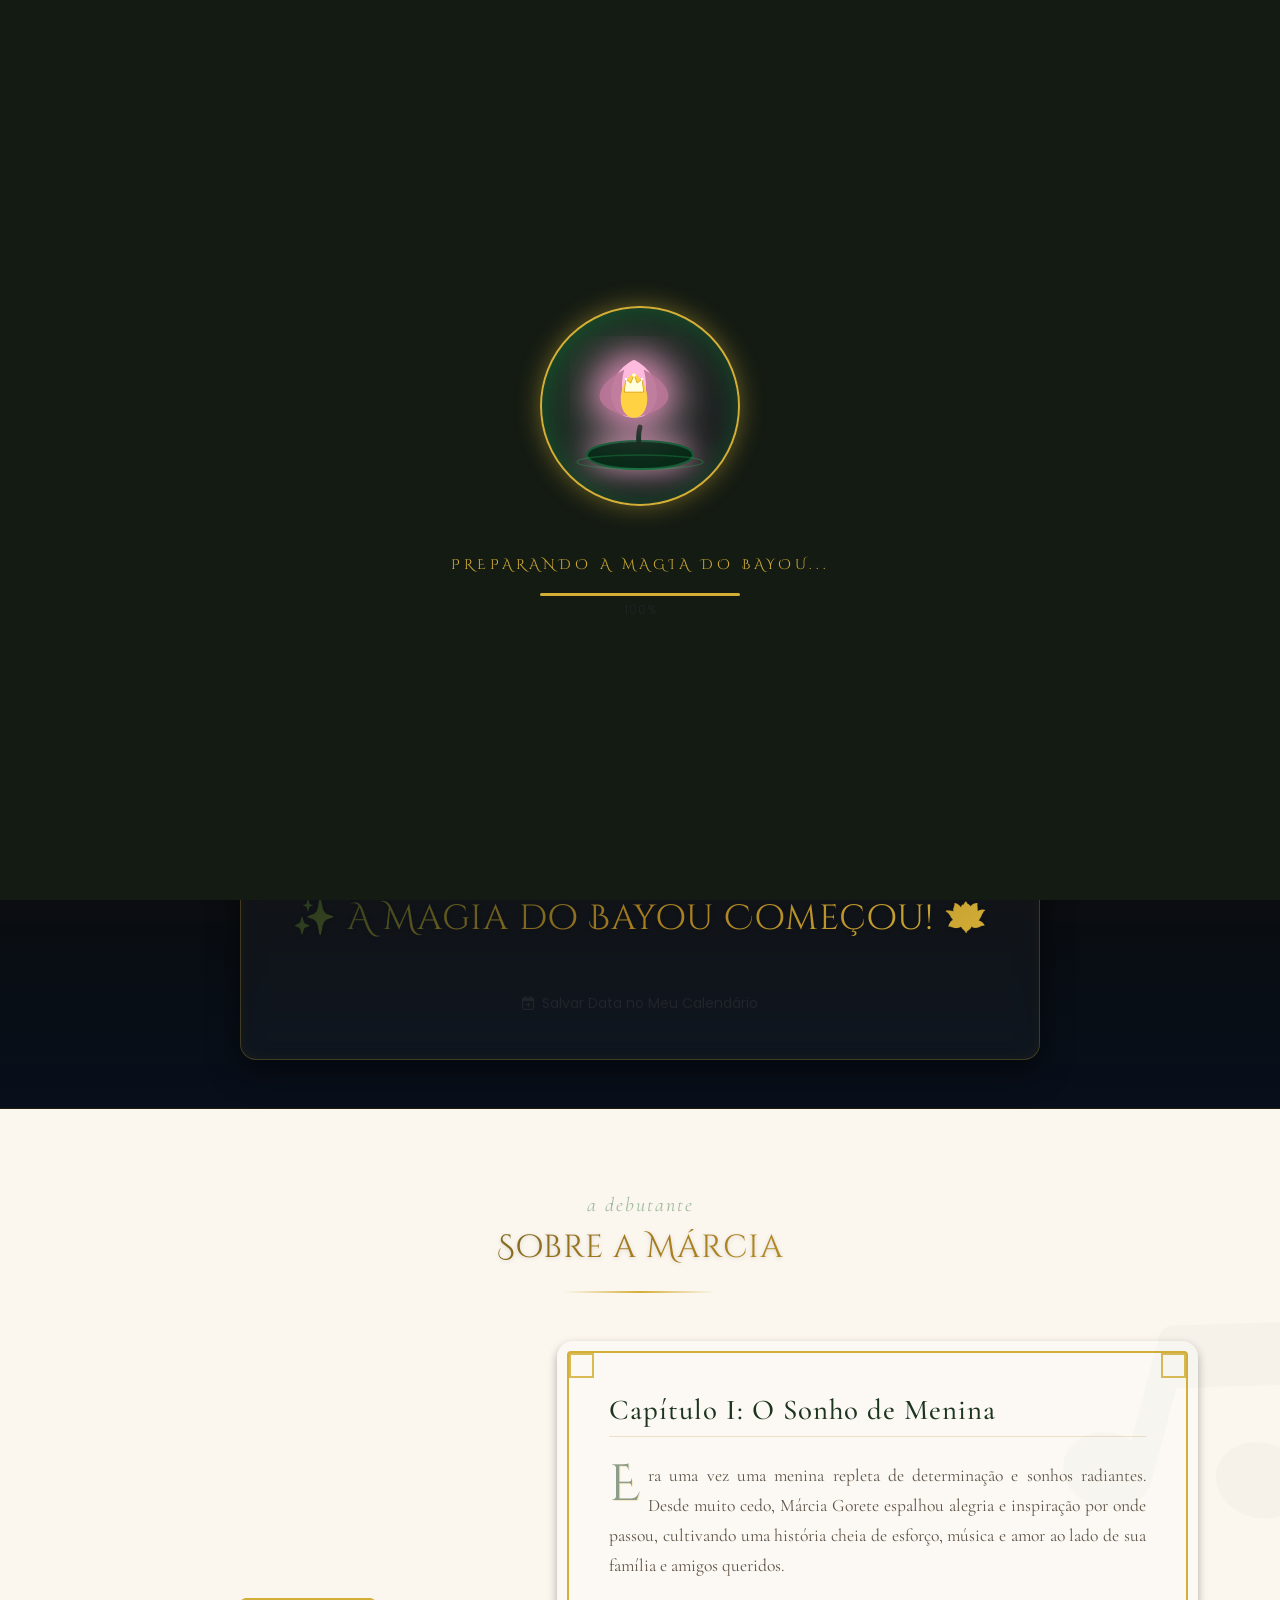
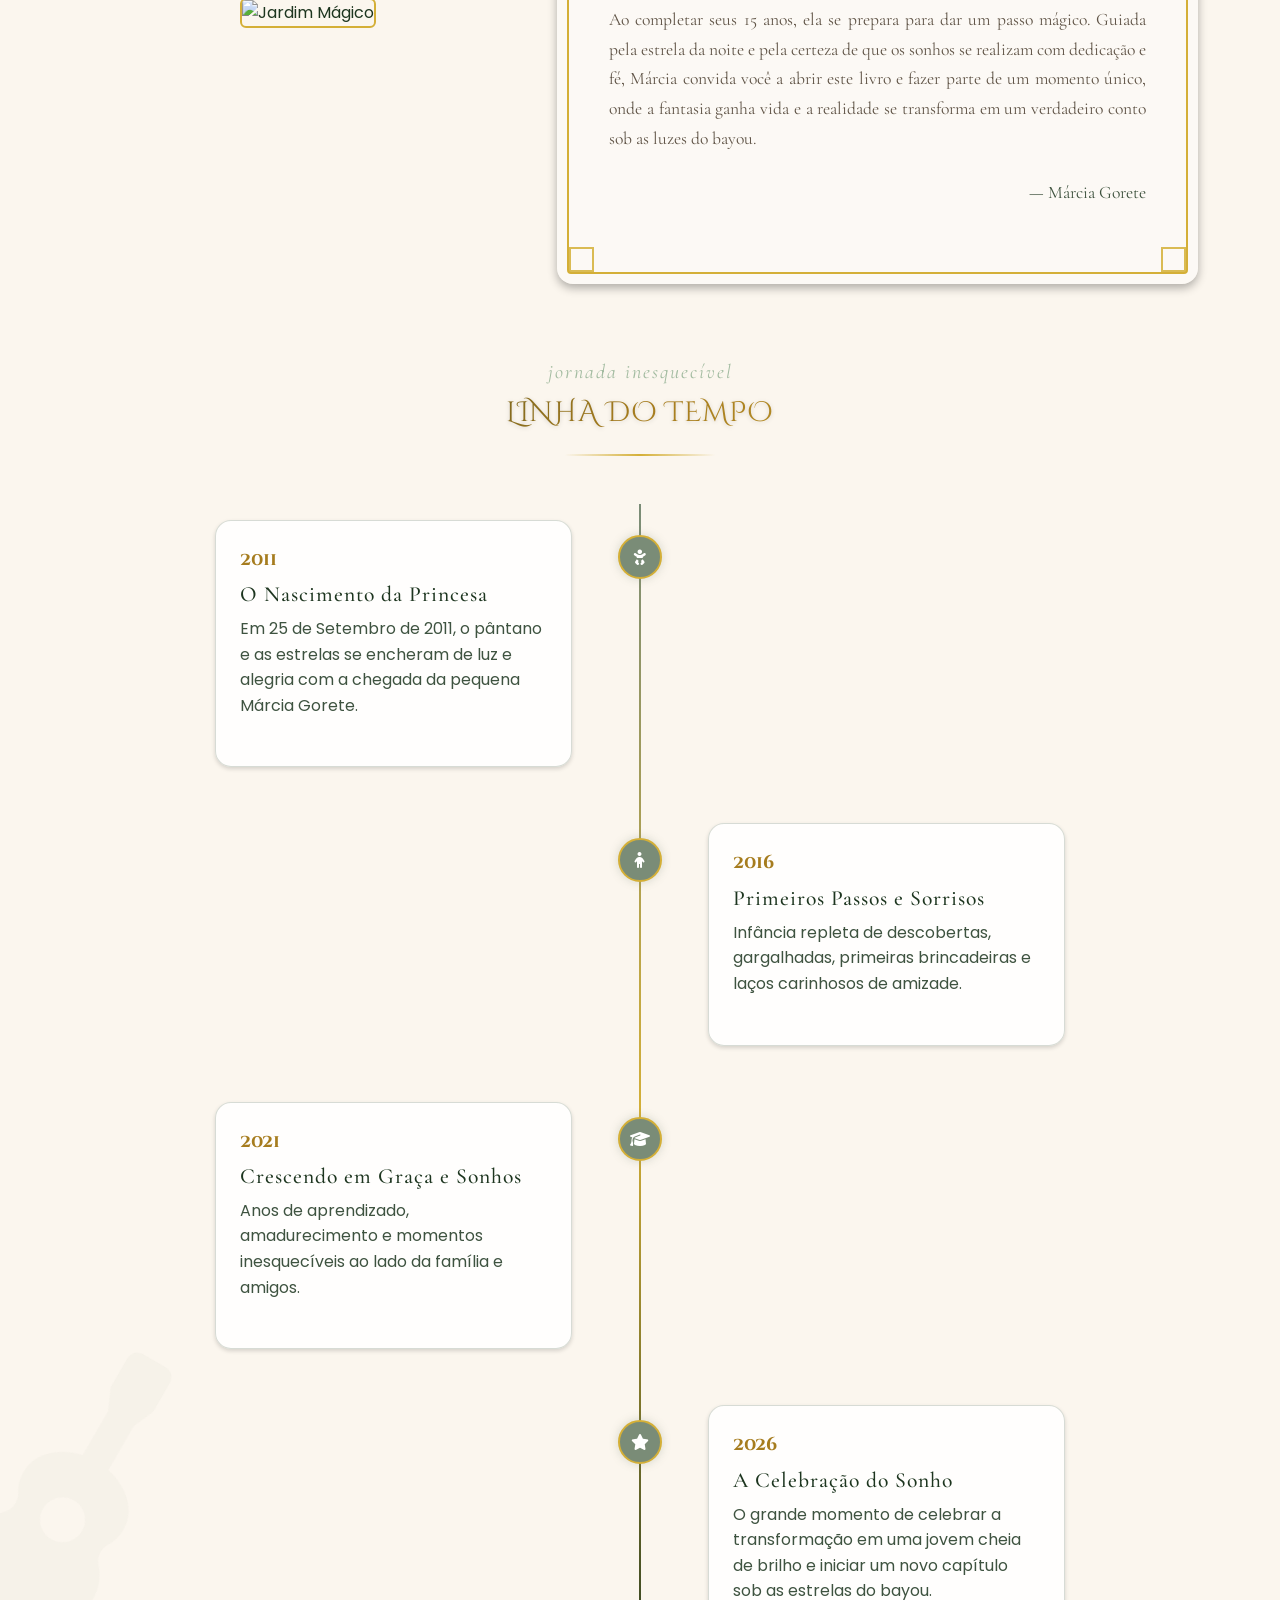
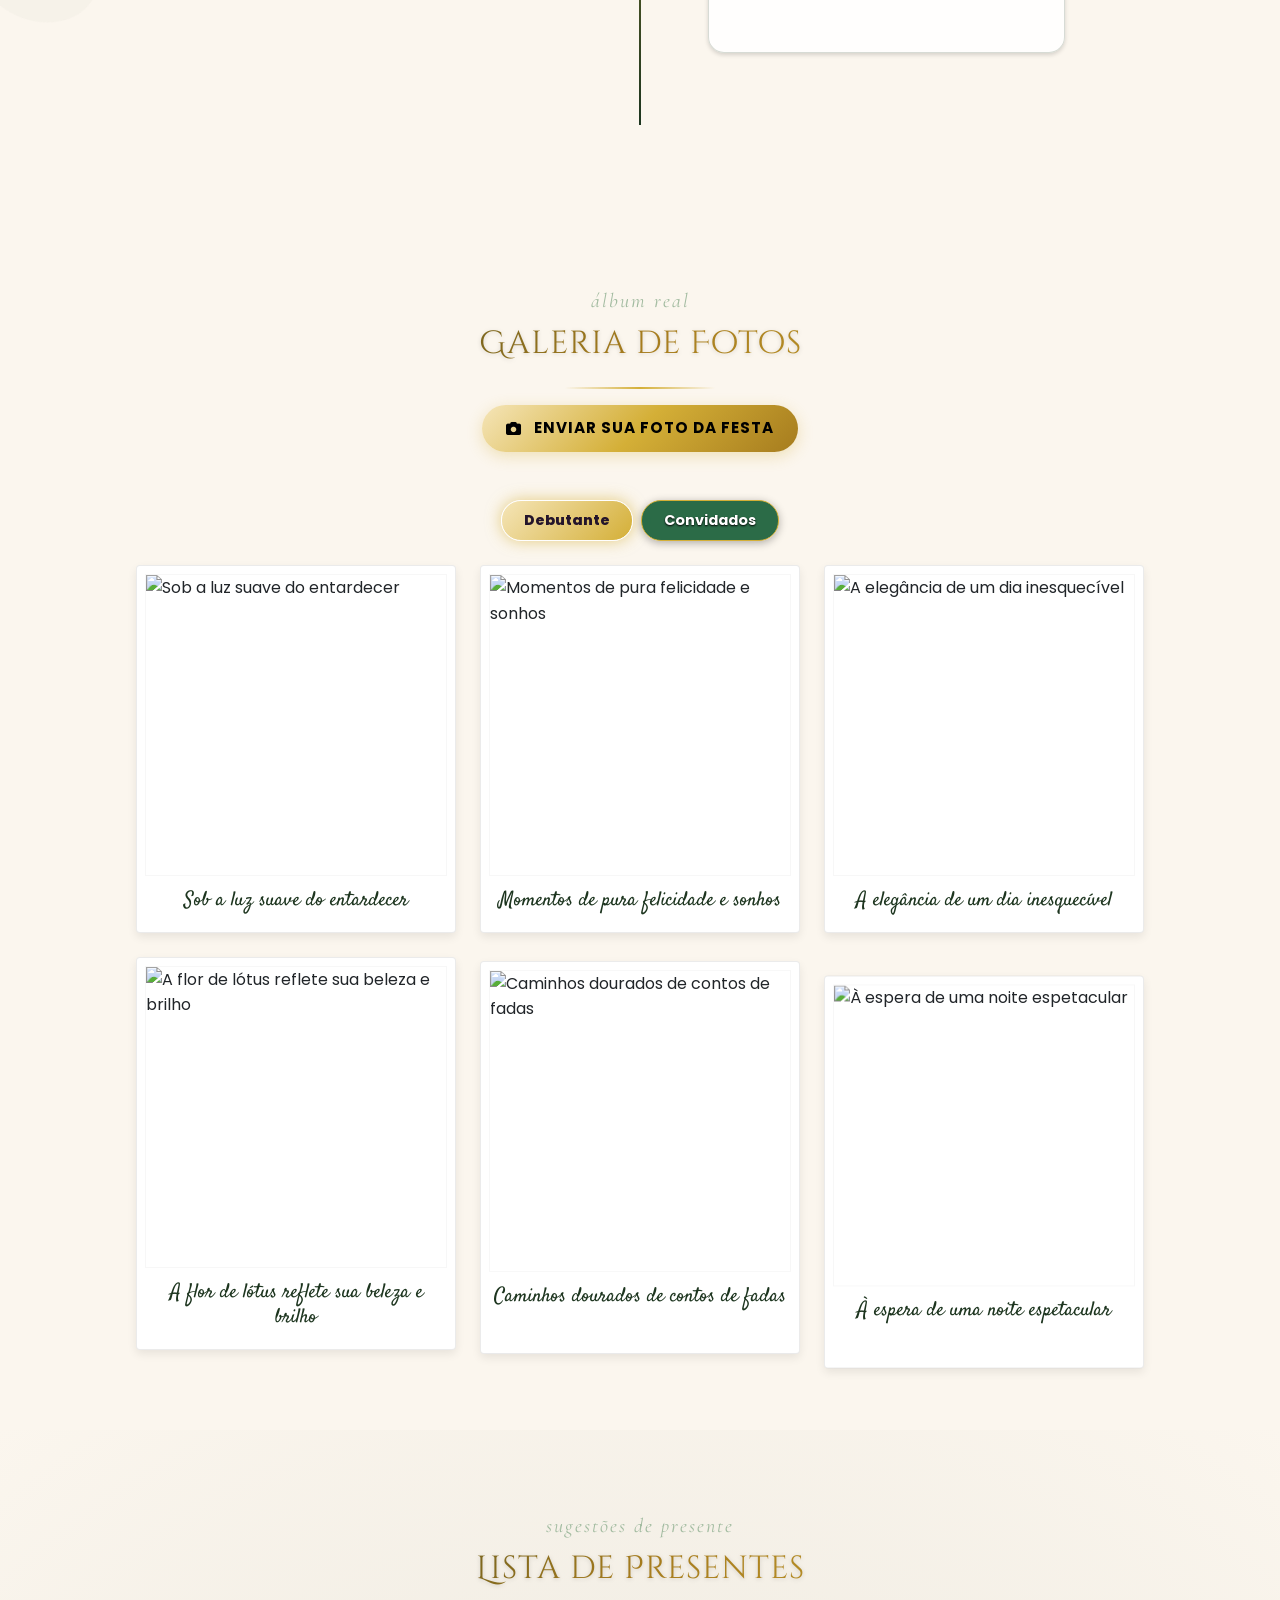
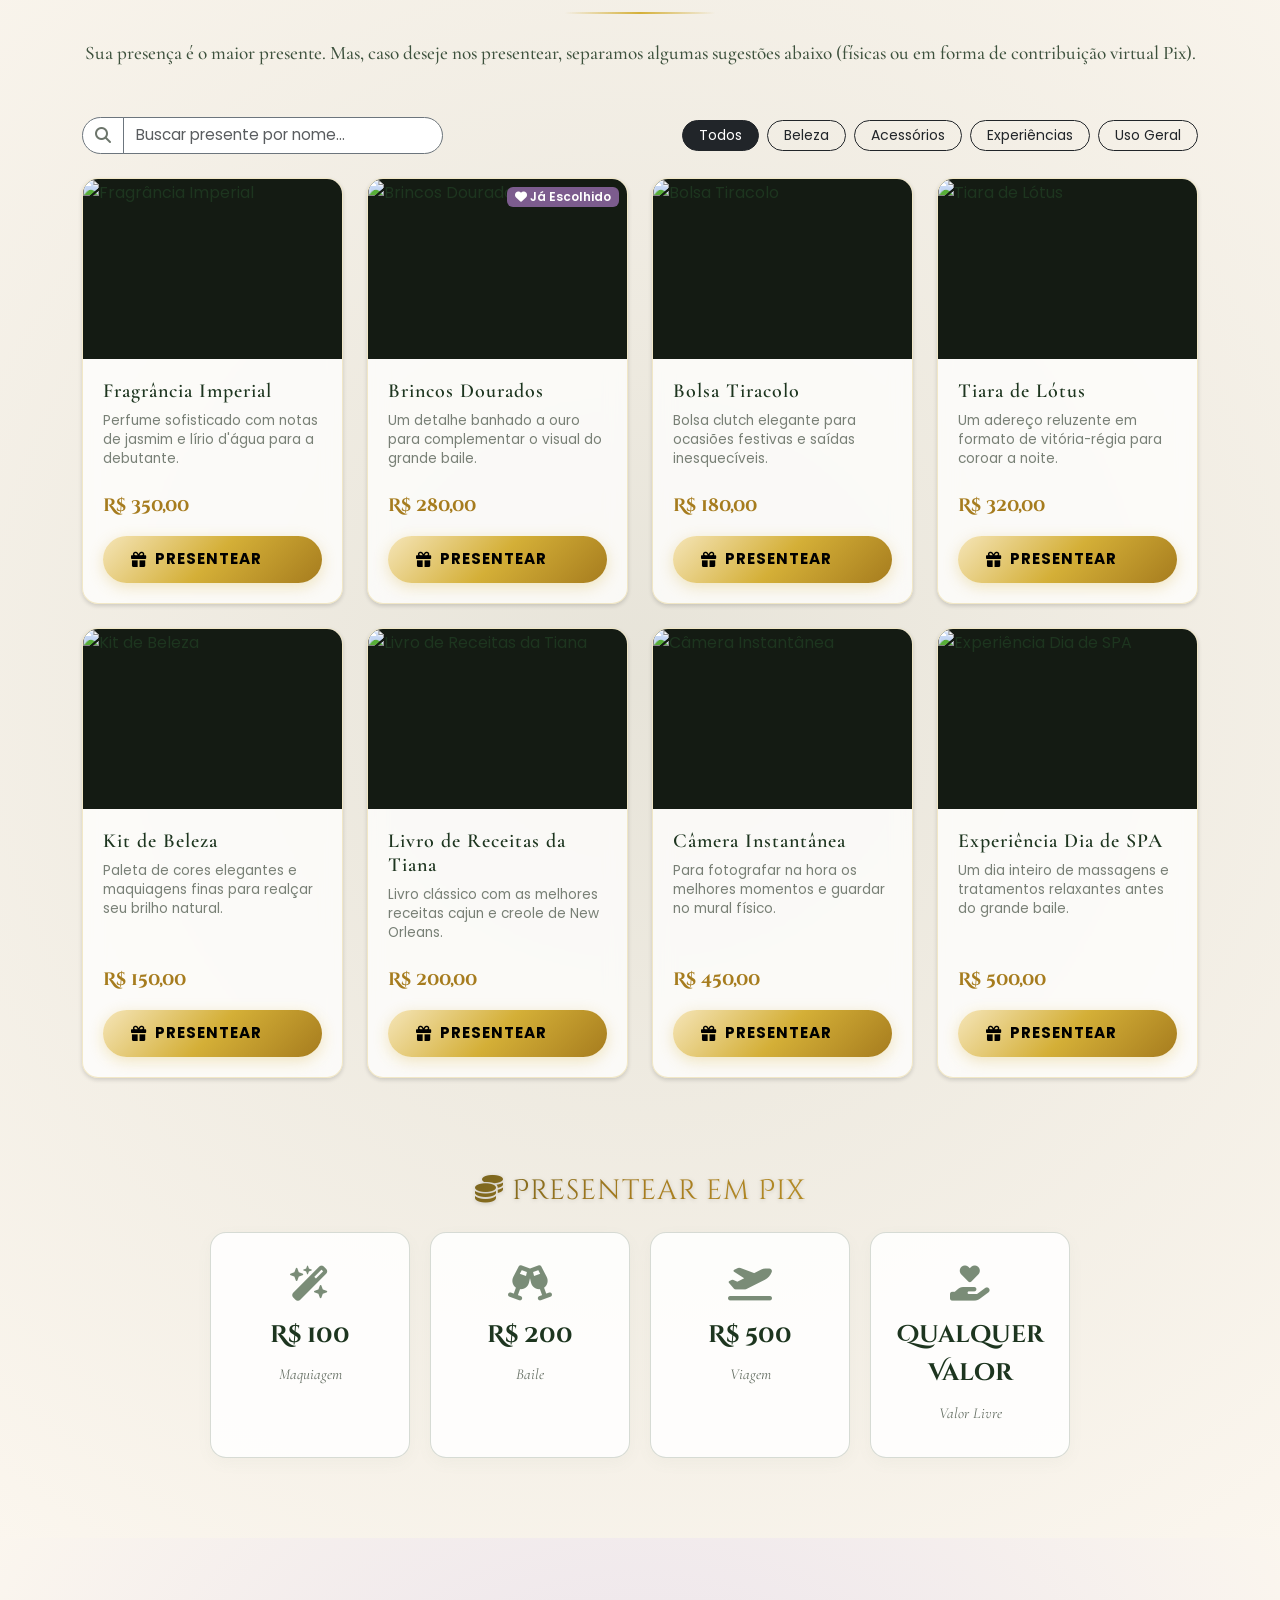
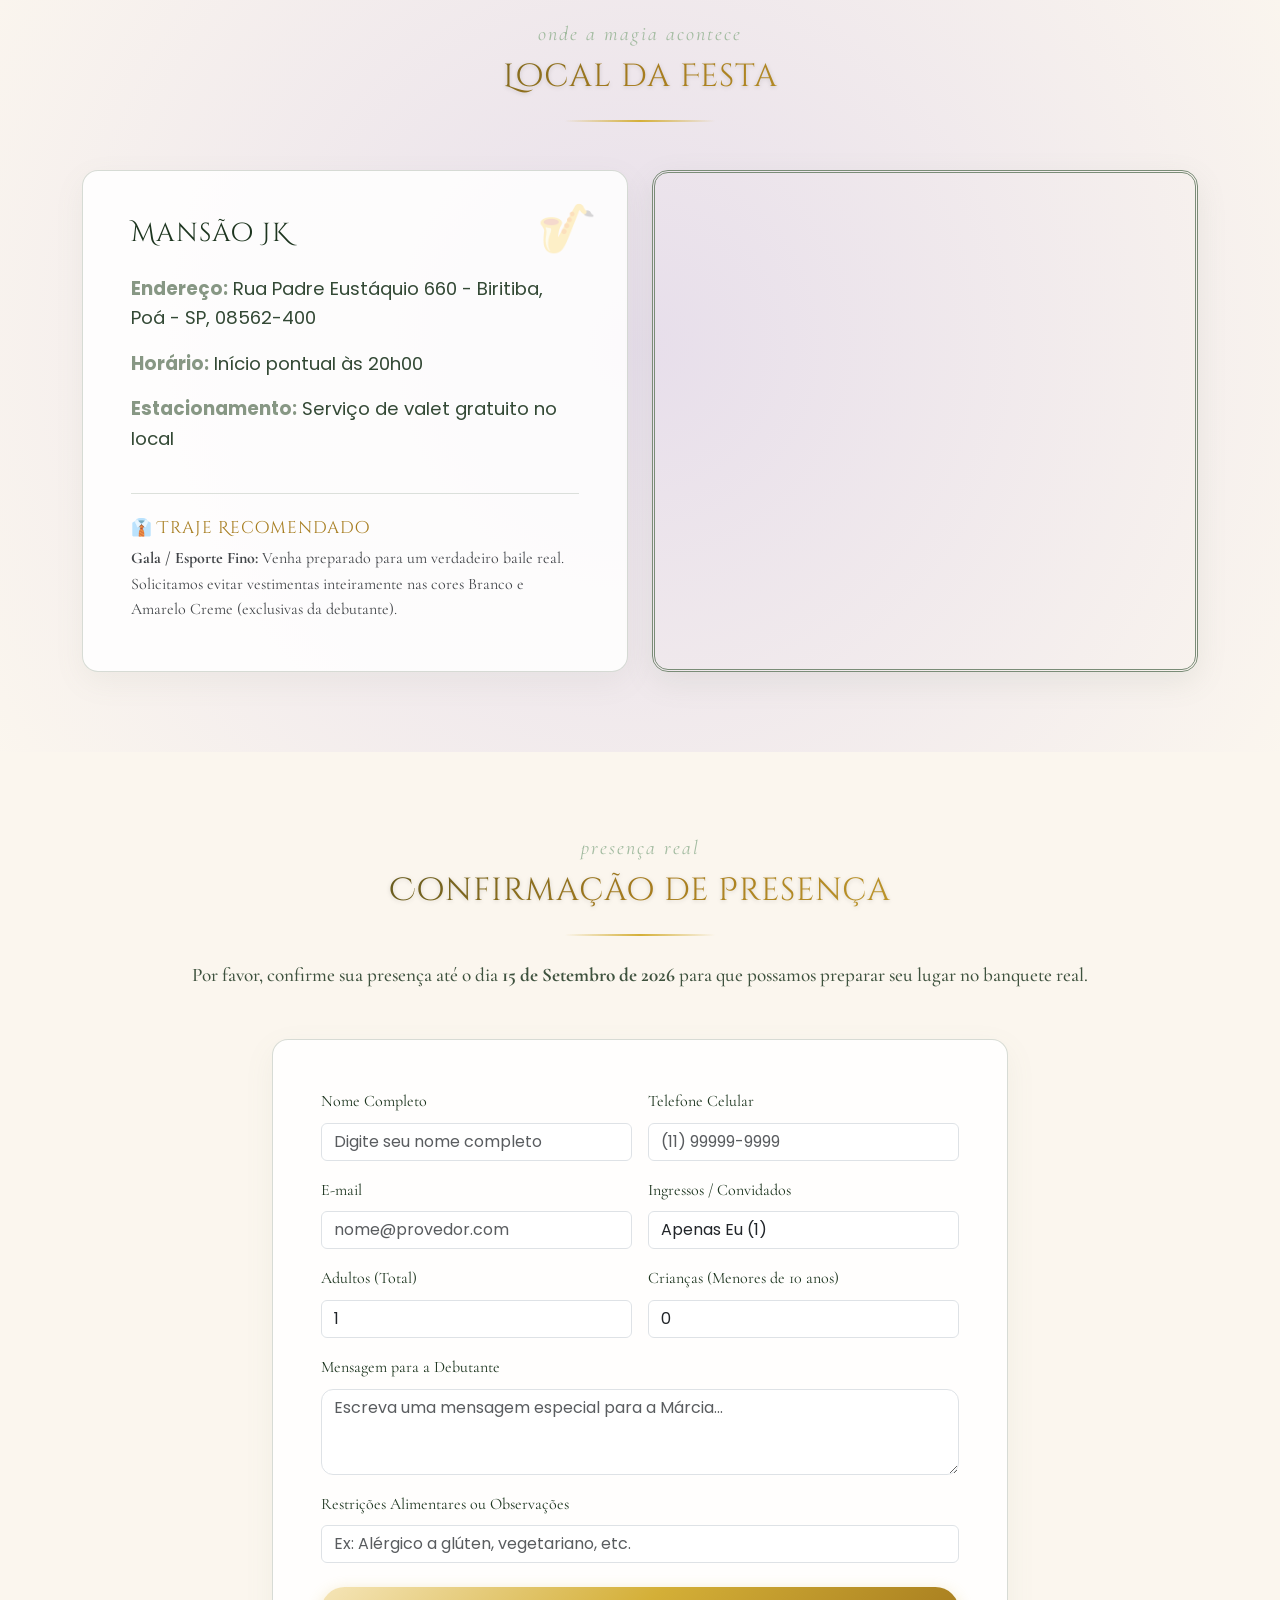
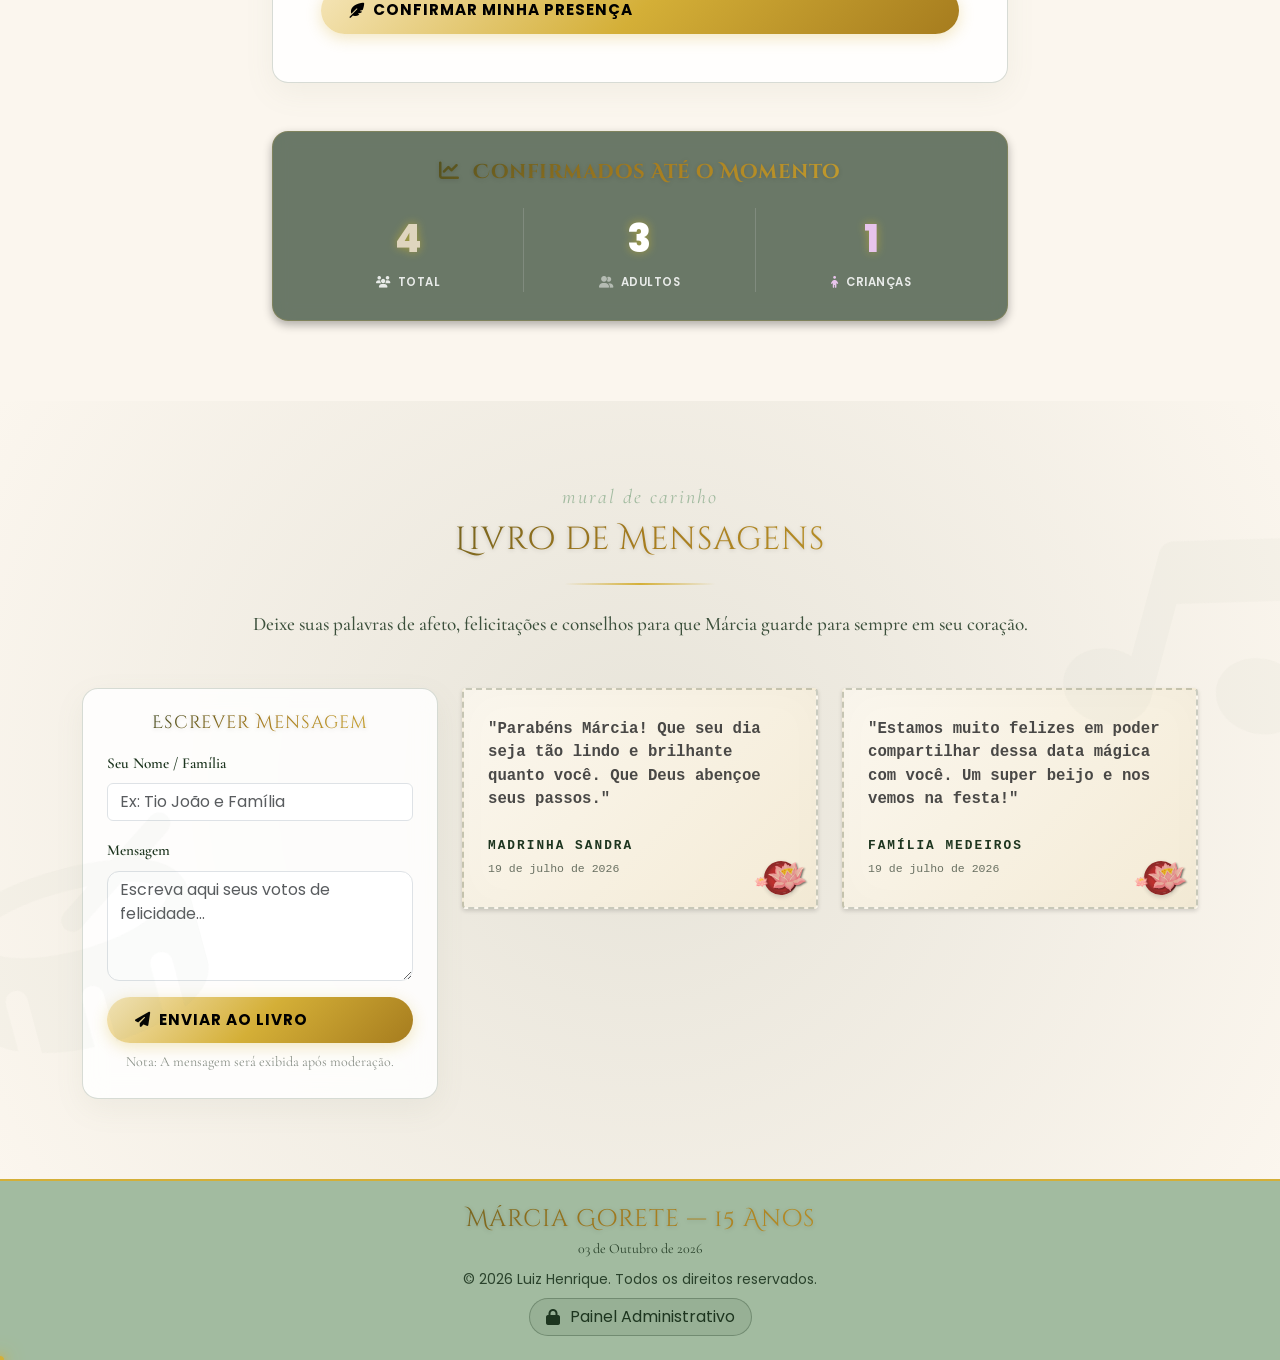
==== commit cbccfc0c: "style: center and enlarge gallery images, remove Baile de Gala from footer, and optimize admin dashb" ====
--- a/index.html
+++ b/index.html
@@ -831,7 +831,7 @@
     <footer class="footer-section py-4">
         <div class="container text-center">
             <h4 class="gold-text mb-1" style="font-family: var(--font-display);">Márcia Gorete — 15 Anos</h4>
-            <p class="mb-2 small font-serif text-light-muted">03 de Outubro de 2026 • Baile de Gala</p>
+            <p class="mb-2 small font-serif text-light-muted">03 de Outubro de 2026</p>
             <p class="mb-2 small font-sans text-muted">&copy; 2026 Luiz Henrique. Todos os direitos reservados.</p>
             <div class="mt-2">
                 <a href="admin.html" class="admin-link-pill"><i class="fas fa-lock me-1"></i> Painel Administrativo</a>
--- a/assets/css/sections.css
+++ b/assets/css/sections.css
@@ -351,27 +351,26 @@
 }
 
 .gallery-grid {
-    column-count: 5;
-    column-gap: 1rem;
+    display: flex;
+    flex-wrap: wrap;
+    justify-content: center;
+    gap: 1.5rem;
 }
 
 @media (max-width: 991.98px) {
     .gallery-grid {
-        column-count: 3;
-        column-gap: 1rem;
+        gap: 1.2rem;
     }
 }
 @media (max-width: 575.98px) {
     .gallery-grid {
-        column-count: 2;
-        column-gap: 0.8rem;
+        gap: 0.8rem;
     }
 }
 
 .gallery-item {
     background-color: var(--color-white-pure);
-    margin-bottom: 1rem;
-    break-inside: avoid;
+    margin-bottom: 0;
     border-radius: var(--border-radius-md);
     overflow: hidden;
     border: 1px solid rgba(170, 119, 28, 0.15);
@@ -379,6 +378,8 @@
     cursor: pointer;
     position: relative;
     transition: transform var(--transition-medium), box-shadow var(--transition-medium);
+    width: 320px;
+    max-width: 100%;
 }
 
 /* Polaroid Premium layout rules */
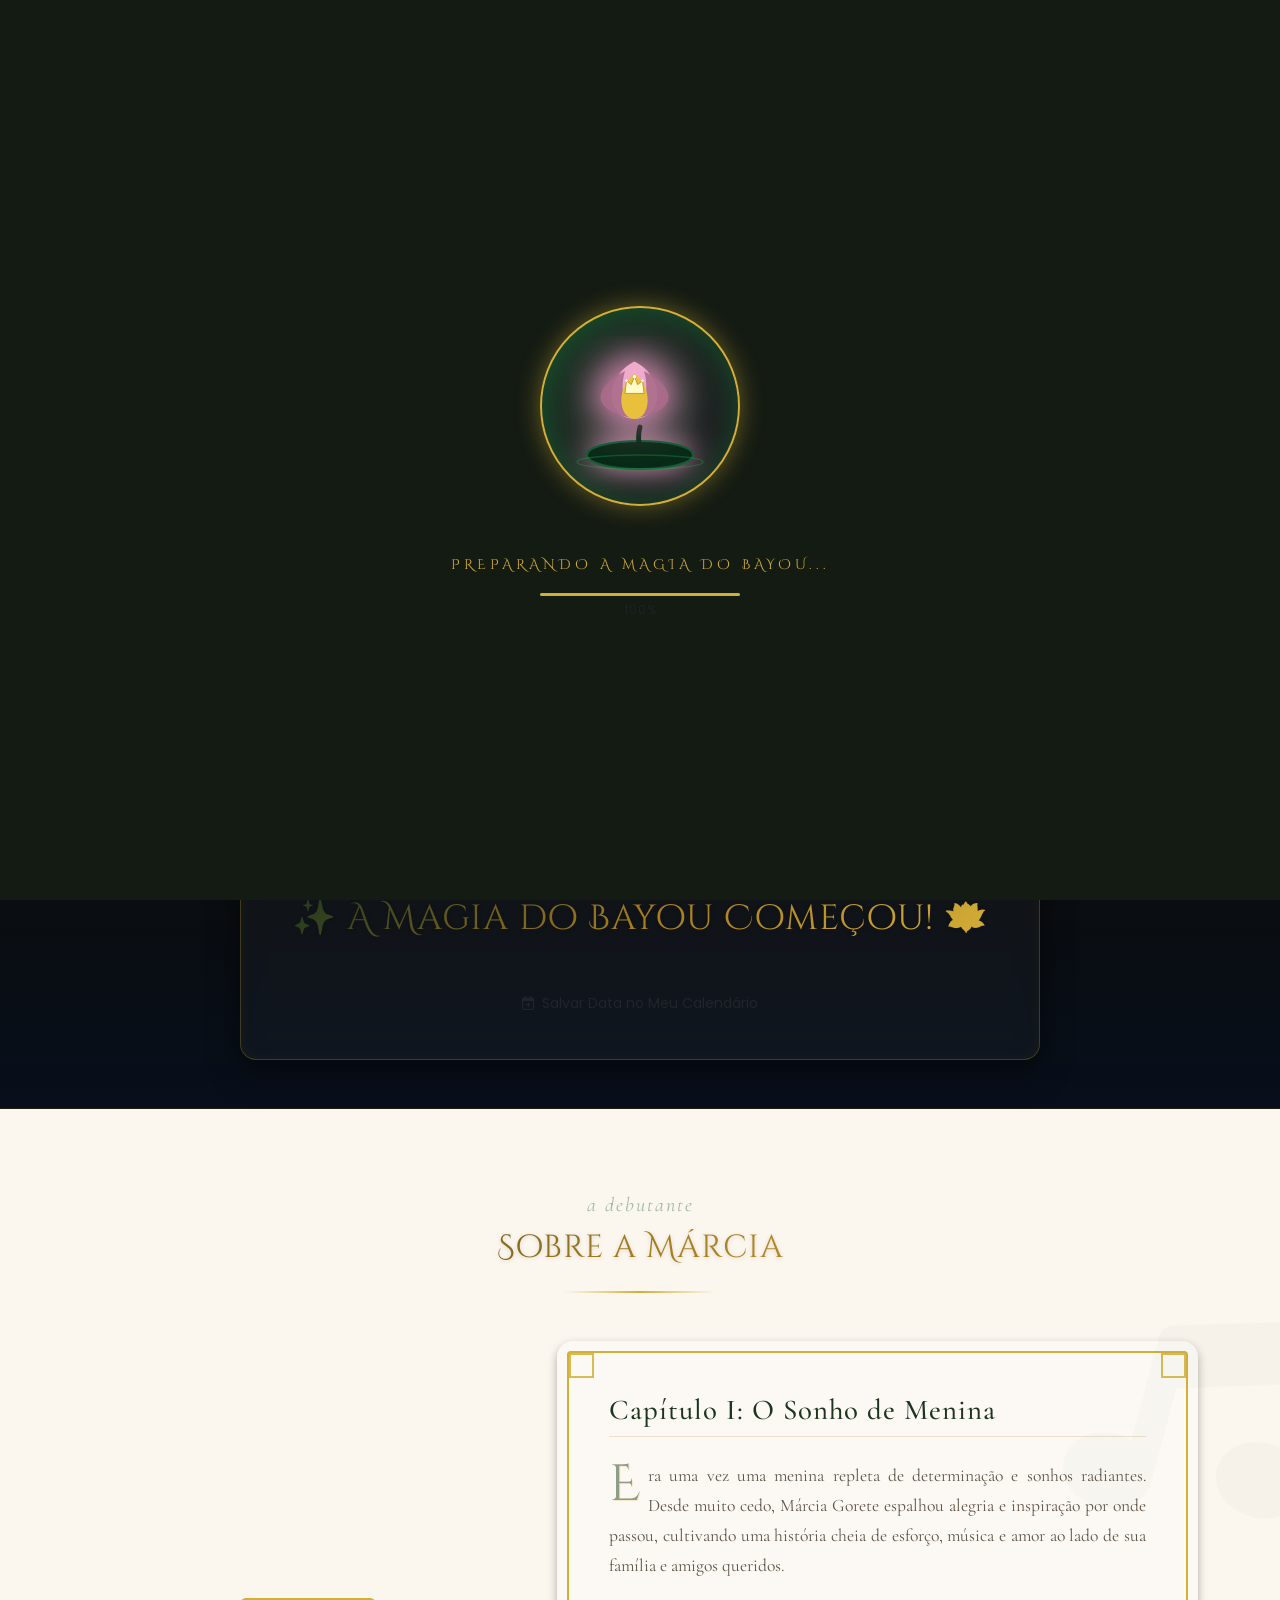
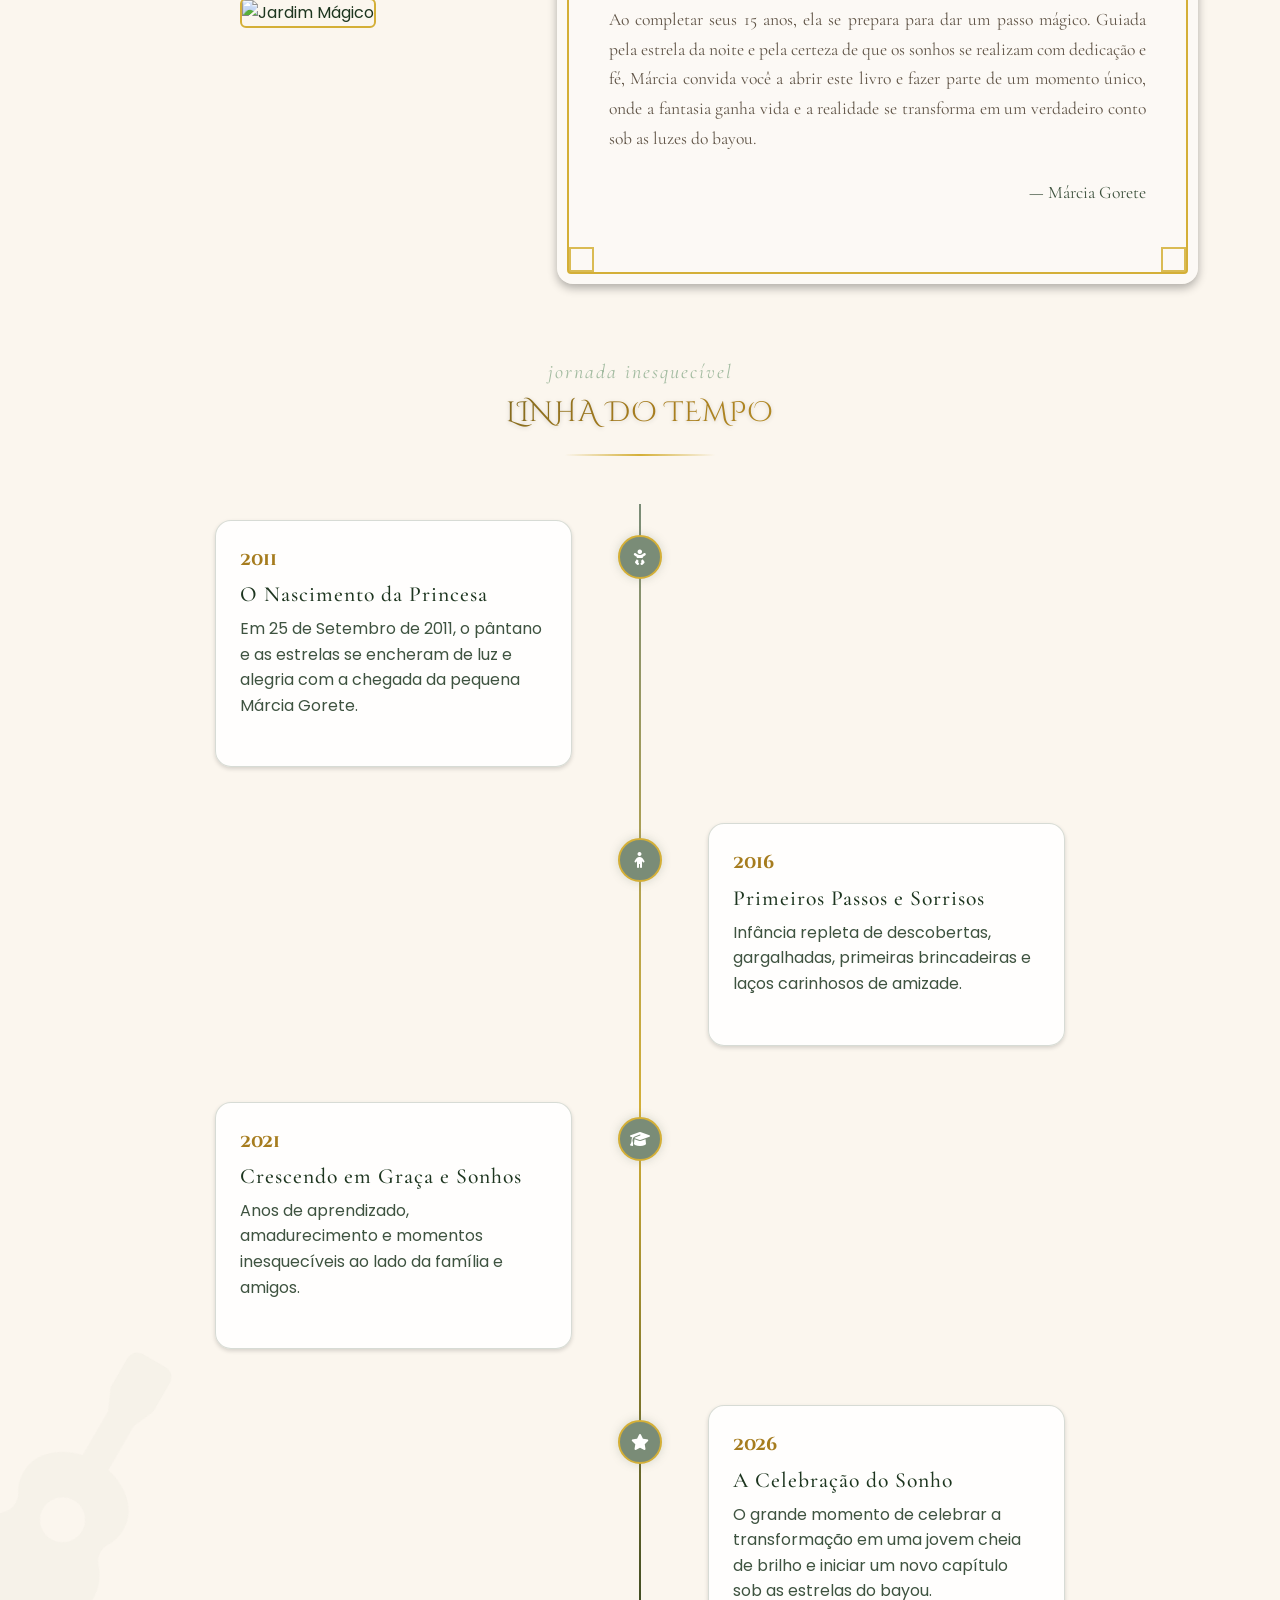
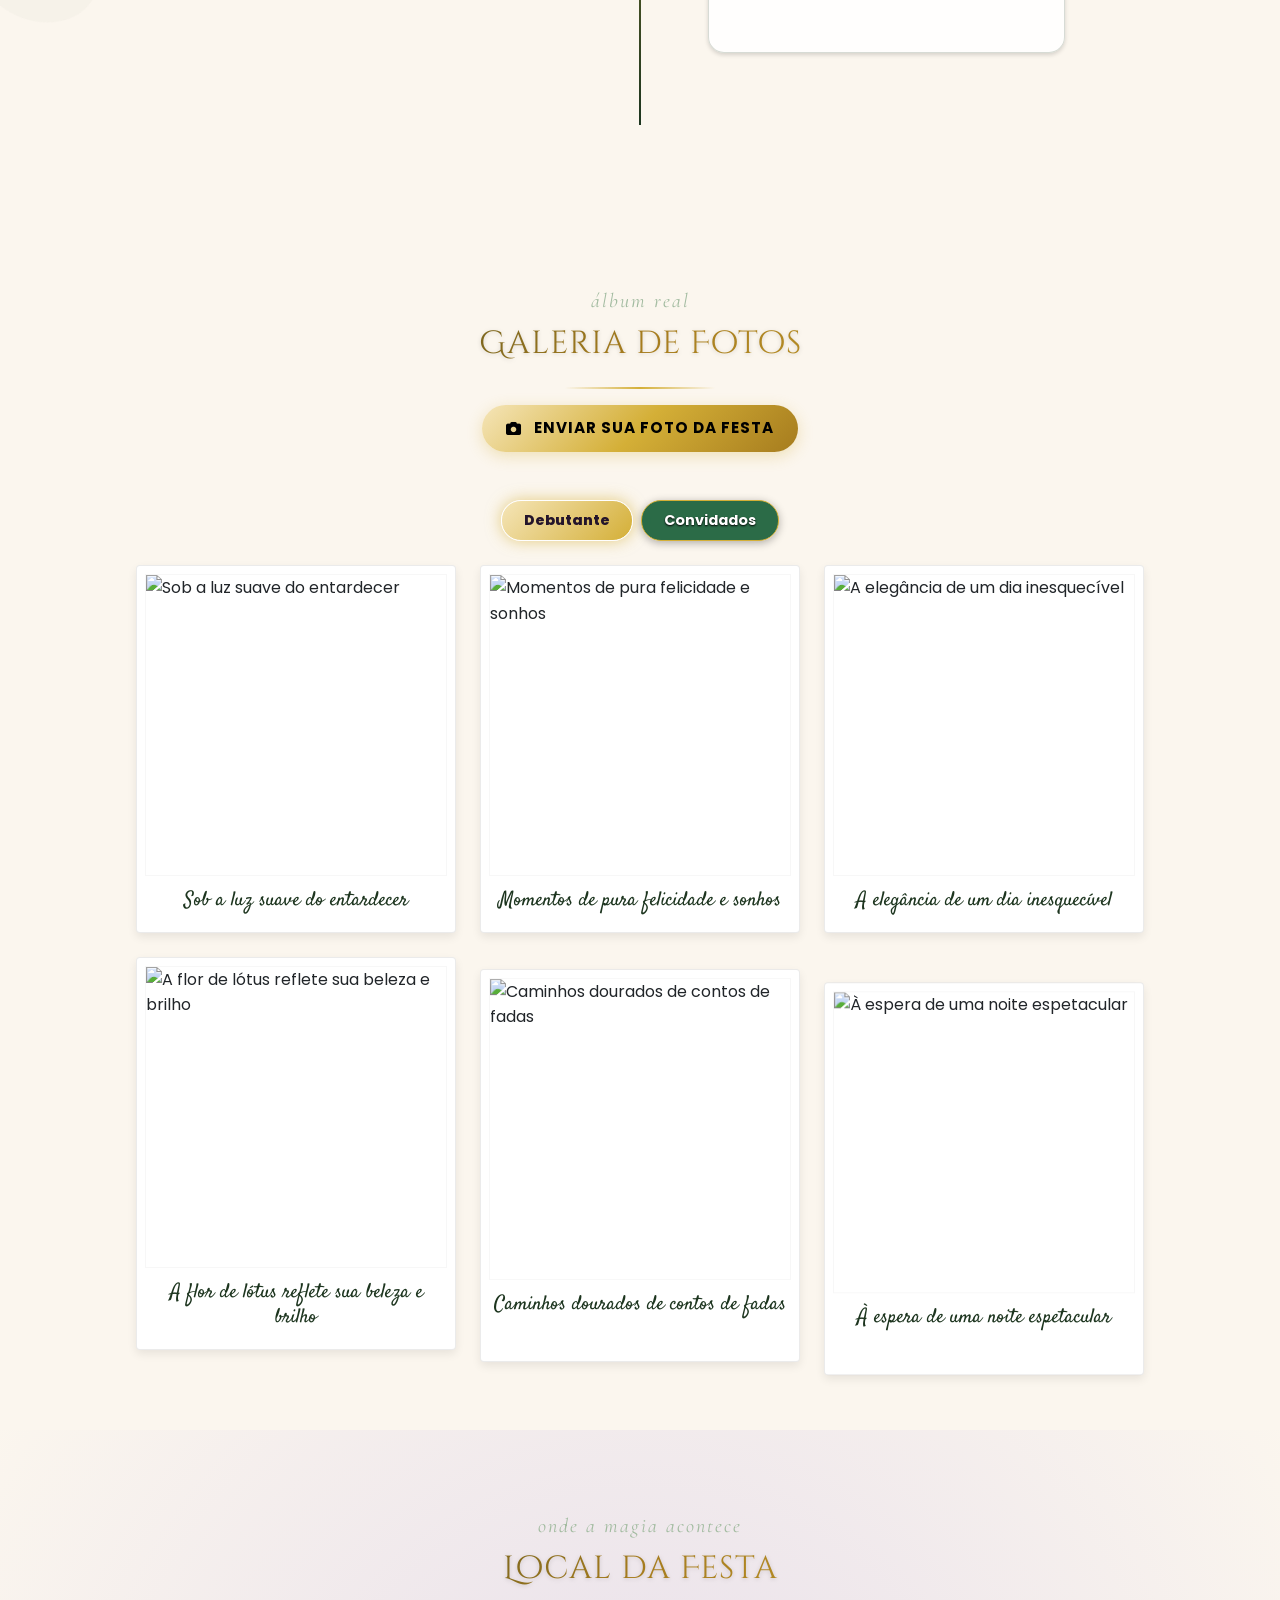
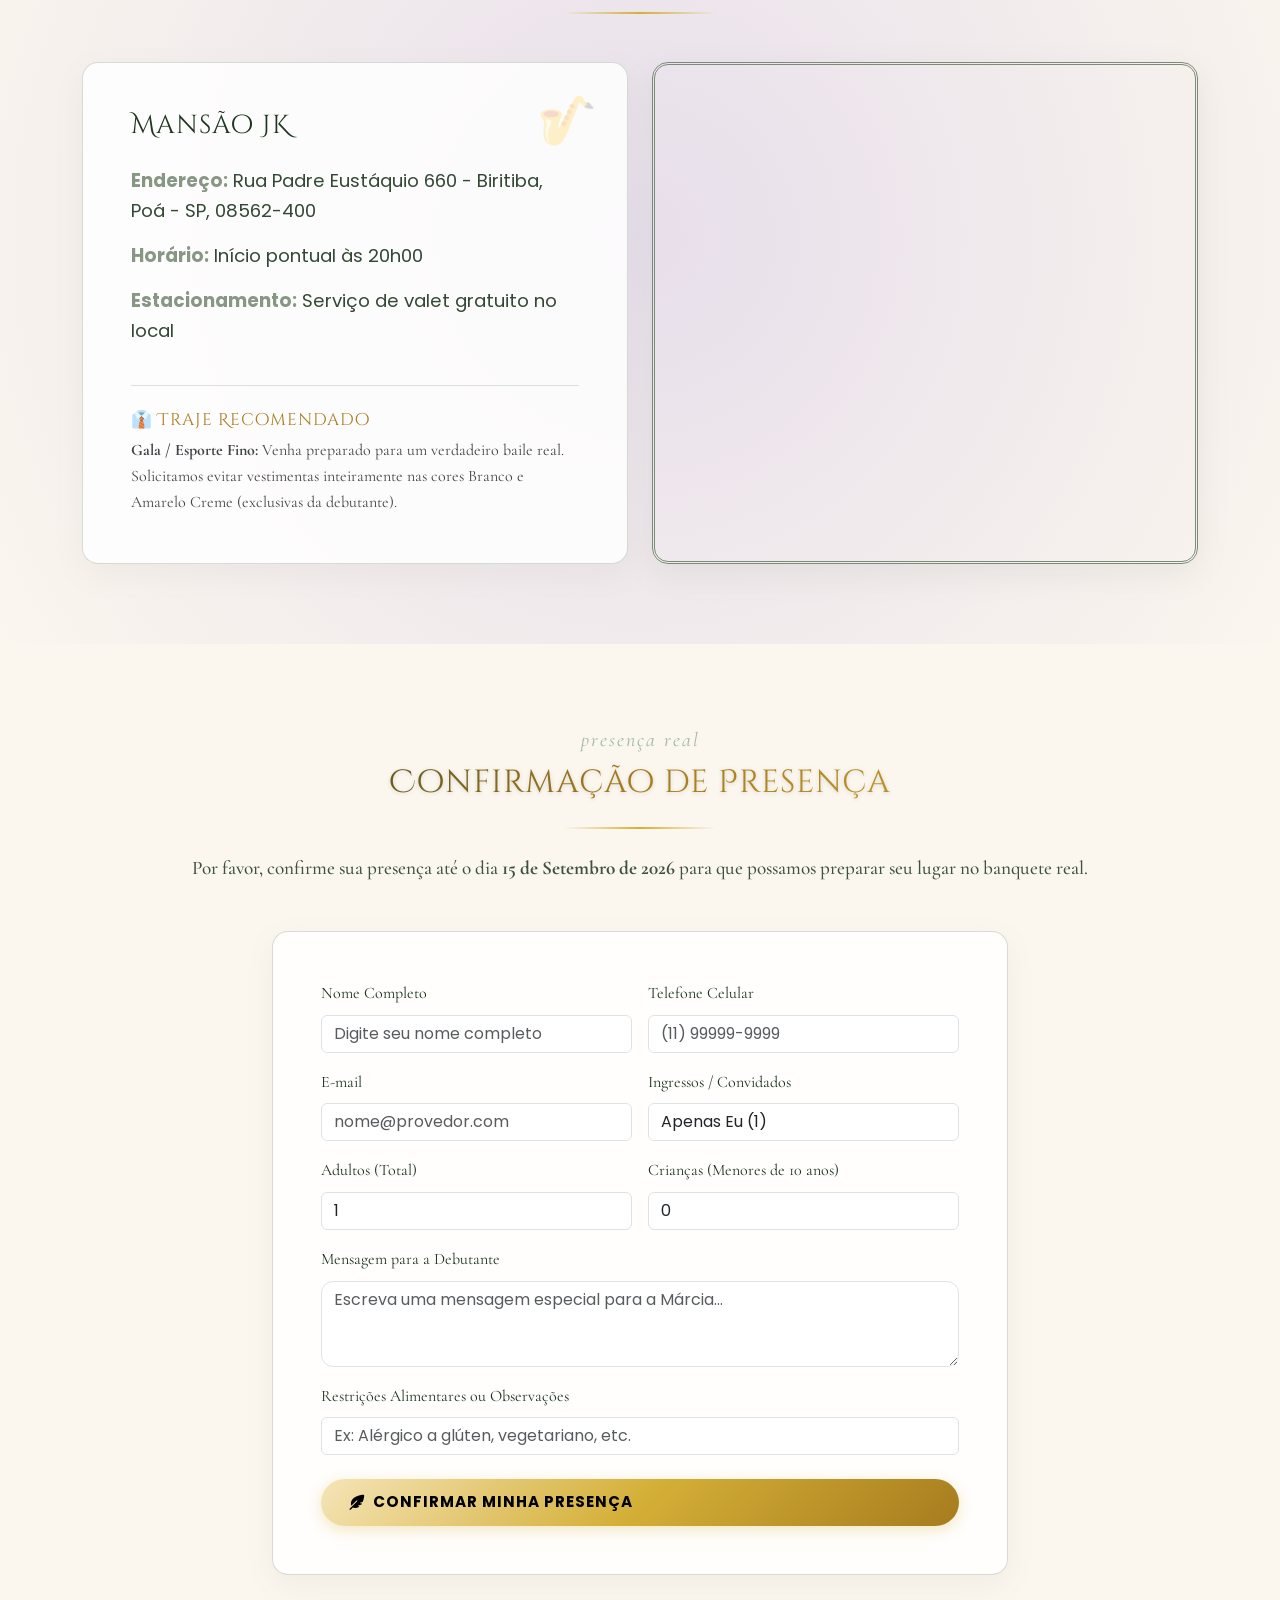
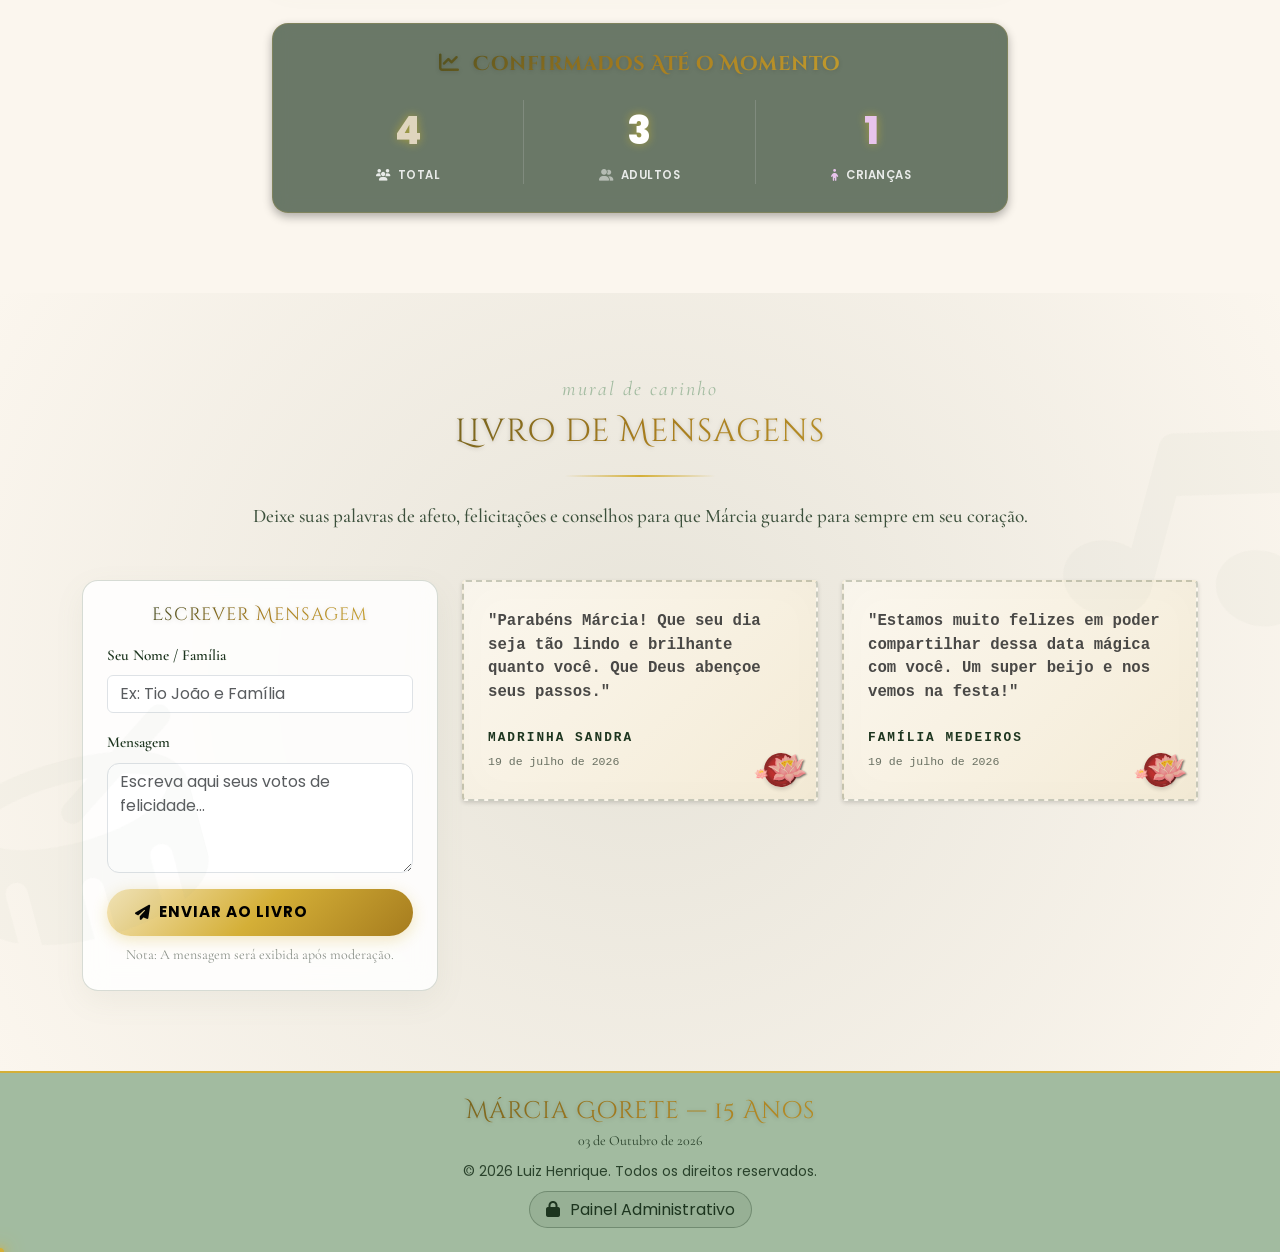
==== commit e9121123: "clean: completely remove gifts list, Pix virtual payment configurations, and associated dashboard ta" ====
--- a/index.html
+++ b/index.html
@@ -114,7 +114,6 @@
                     <li class="nav-item"><a class="nav-link" href="#about">👑 Sobre</a></li>
                     <li class="nav-item"><a class="nav-link" href="#gallery">📸 Galeria</a></li>
 
-                    <li class="nav-item"><a class="nav-link" href="#gifts">🎁 Presentes</a></li>
                     <li class="nav-item"><a class="nav-link" href="#location">📍 Local</a></li>
                     <li class="nav-item"><a class="nav-link" href="#rsvp">✅ Confirmação</a></li>
                     <li class="nav-item"><a class="nav-link" href="#messages">💌 Mensagens</a></li>
@@ -165,7 +164,6 @@
 
             <div class="hero-btns mt-3">
                 <a href="#rsvp" class="btn-gold"><i class="fas fa-check-circle"></i> Confirmar Presença</a>
-                <a href="#gifts" class="btn-gold"><i class="fas fa-gift"></i> Lista de Presentes</a>
                 <a href="#location" class="btn-gold"><i class="fas fa-map-marker-alt"></i> Local da Festa</a>
             </div>
         </div>
@@ -375,178 +373,6 @@
     </div>
 
 
-
-    <section class="section-padding gifts-section bg-castle-dark text-dark" id="gifts">
-        <div class="container">
-            <div class="section-title-container" data-aos="fade-up">
-                <span class="section-subtitle">Sugestões de Presente</span>
-                <h2 class="section-title gold-text">Lista de Presentes</h2>
-                <div class="gold-divider"></div>
-                <p class="text-center mt-3 max-width-600 mx-auto font-serif text-dark" style="font-size: 1.2rem; font-weight: 500; color: var(--color-wine-dark) !important;">
-                    Sua presença é o maior presente. Mas, caso deseje nos presentear, separamos algumas sugestões abaixo (físicas ou em forma de contribuição virtual Pix).
-                </p>
-            </div>
-
-            <!-- Gifts Search and Category Filters -->
-            <div class="gifts-filters-container mb-4" data-aos="fade-up">
-                <div class="row g-3 justify-content-between align-items-center">
-                    <!-- Search Input -->
-                    <div class="col-md-5 col-lg-4">
-                        <div class="input-group search-gifts-group">
-                            <span class="input-group-text bg-white border-secondary text-muted" style="border-radius: 20px 0 0 20px !important;"><i class="fas fa-search"></i></span>
-                            <input type="text" class="form-control border-secondary text-dark bg-white" id="search-gifts-input" placeholder="Buscar presente por nome..." style="border-radius: 0 20px 20px 0 !important; font-size: 0.95rem;">
-                        </div>
-                    </div>
-                    
-                    <!-- Categories Tabs -->
-                    <div class="col-md-7 col-lg-7 text-md-end">
-                        <div class="d-inline-flex gap-2 flex-wrap" id="gifts-category-filters">
-                            <button class="btn btn-outline-dark btn-sm rounded-pill px-3 active" data-category="Todos">Todos</button>
-                            <button class="btn btn-outline-dark btn-sm rounded-pill px-3" data-category="Beleza">Beleza</button>
-                            <button class="btn btn-outline-dark btn-sm rounded-pill px-3" data-category="Acessórios">Acessórios</button>
-                            <button class="btn btn-outline-dark btn-sm rounded-pill px-3" data-category="Experiências">Experiências</button>
-                            <button class="btn btn-outline-dark btn-sm rounded-pill px-3" data-category="Geral">Uso Geral</button>
-                        </div>
-                    </div>
-                </div>
-            </div>
-
-            <!-- Gifts Cards Grid -->
-            <div class="row g-4" id="gift-list-grid">
-                <!-- Loaded dynamically -->
-            </div>
-
-            <!-- Virtual PIX cards -->
-            <div class="mt-5 pt-5" data-aos="fade-up">
-                <h3 class="text-center gold-text mb-4" style="font-family: var(--font-display);"><i class="fas fa-coins"></i> Presentear em Pix</h3>
-                
-                <div class="virtual-pix-grid">
-                    <div class="pix-card" data-pix-value="100" data-pix-title="Maquiagem">
-                        <i class="fas fa-wand-magic-sparkles"></i>
-                        <div class="pix-value">R$ 100</div>
-                        <div class="pix-desc">Maquiagem</div>
-                    </div>
-                    <div class="pix-card" data-pix-value="200" data-pix-title="Baile">
-                        <i class="fas fa-glass-cheers"></i>
-                        <div class="pix-value">R$ 200</div>
-                        <div class="pix-desc">Baile</div>
-                    </div>
-                    <div class="pix-card" data-pix-value="500" data-pix-title="Viagem">
-                        <i class="fas fa-plane-departure"></i>
-                        <div class="pix-value">R$ 500</div>
-                        <div class="pix-desc">Viagem</div>
-                    </div>
-                    <div class="pix-card" id="pix-free-value-card" data-pix-value="0" data-pix-title="Valor Livre">
-                        <i class="fas fa-hand-holding-heart"></i>
-                        <div class="pix-value">Qualquer Valor</div>
-                        <div class="pix-desc">Valor Livre</div>
-                    </div>
-                </div>
-            </div>
-        </div>
-    </section>
-
-    <!-- PIX Modal -->
-    <div class="modal fade" id="pixModal" tabindex="-1" aria-labelledby="pixModalLabel" aria-hidden="true">
-        <div class="modal-dialog modal-dialog-centered">
-            <div class="modal-content modal-content-custom">
-                <div class="modal-header modal-header-custom">
-                    <h5 class="modal-title gold-text" id="pixModalLabel"><i class="fas fa-qrcode"></i> Presentear com Pix</h5>
-                    <button type="button" class="btn-close" data-bs-dismiss="modal" aria-label="Close"></button>
-                </div>
-                <div class="modal-body text-center rounded-bottom p-4 text-dark">
-                    <h4 class="gold-text fw-bold" id="modal-pix-title">Presentear</h4>
-                    
-                    <!-- Custom amount input area for Free Value Card -->
-                    <div id="pix-custom-amount-wrapper" class="d-none mb-3 mx-auto" style="max-width: 220px;">
-                        <label for="pix-custom-input" class="form-label font-serif small text-muted mb-1">Digite o valor desejado:</label>
-                        <div class="input-group">
-                            <span class="input-group-text bg-white border-secondary text-dark fw-bold" style="border-radius: 12px 0 0 12px !important;">R$</span>
-                            <input type="number" class="form-control border-secondary text-dark bg-white text-center fw-bold" id="pix-custom-input" min="1" placeholder="150" style="border-radius: 0 12px 12px 0 !important; font-size: 1.15rem;">
-                        </div>
-                    </div>
-                    
-                    <p class="small" id="modal-pix-instructions" style="color: var(--color-wine-dark); opacity: 0.75;">Escaneie o QR Code abaixo no app do seu banco ou copie a chave Pix.</p>
-                    
-                    <!-- QR Code container -->
-                    <div class="pix-qrcode">
-                        <img id="modal-pix-qr" src="" alt="QR Code Pix" class="w-100 h-100">
-                    </div>
-                    
-                    <div class="pix-key-container mb-3">
-                        <span class="pix-key-val" id="pix-key-text">marcia15anos@pix.com.br</span>
-                        <button class="btn btn-outline-gold btn-sm" id="copy-pix-btn" aria-label="Copiar chave Pix">
-                            <i class="far fa-copy"></i>
-                        </button>
-                    </div>
-                    <p class="text-success small mt-2 fw-semibold d-none" id="copy-toast">Chave Copiada com Sucesso! ✨</p>
-                    
-                    <!-- WhatsApp verification link button -->
-                    <a id="modal-pix-wa-btn" href="#" target="_blank" class="btn btn-success btn-sm rounded-pill px-4 d-none w-100 my-2"><i class="fab fa-whatsapp"></i> Enviar Comprovante por WhatsApp</a>
-                </div>
-                <div class="modal-footer modal-footer-custom justify-content-center">
-                    <button type="button" class="btn btn-outline-dark btn-sm rounded-pill px-4" data-bs-dismiss="modal">Fechar</button>
-                </div>
-            </div>
-        </div>
-    </div>
-
-    <!-- Gift Reservation Modal (Physical Gifts) -->
-    <div class="modal fade" id="reserveGiftModal" tabindex="-1" aria-labelledby="reserveGiftModalLabel" aria-hidden="true">
-        <div class="modal-dialog modal-dialog-centered">
-            <div class="modal-content modal-content-custom">
-                <div class="modal-header modal-header-custom">
-                    <h5 class="modal-title gold-text" id="reserveGiftModalLabel"><i class="fas fa-gift"></i> Selar Reserva de Presente</h5>
-                    <button type="button" class="btn-close" data-bs-dismiss="modal" aria-label="Close"></button>
-                </div>
-                <form id="reserve-gift-form">
-                    <input type="hidden" id="modal-reserve-gift-id">
-                    <div class="modal-body text-center rounded-bottom p-4 text-dark">
-                        <div class="mb-3">
-                            <img id="modal-reserve-gift-img" src="" alt="Presente" style="max-height: 140px; width: auto; object-fit: cover; border-radius: 12px; border: 2px solid var(--color-wine-primary); box-shadow: 0 4px 15px rgba(122, 140, 119, 0.25);">
-                        </div>
-                        <h4 class="gold-text fw-bold mb-1" id="modal-reserve-gift-title">Nome do Presente</h4>
-                        <div class="badge bg-warning text-dark mb-3 font-serif" id="modal-reserve-gift-price" style="font-size: 0.95rem; font-weight: 700;">R$ 0,00</div>
-                        
-                        <div class="text-start mt-2">
-                            <label for="modal-reserve-donor-name" class="form-label font-serif">Seu Nome Completo para a Lista de Reservas</label>
-                            <input type="text" class="form-control admin-form-control" id="modal-reserve-donor-name" placeholder="Ex: Madrinha Sandra" required style="border-radius: 12px !important;">
-                        </div>
-                    </div>
-                    <div class="modal-footer modal-footer-custom justify-content-between">
-                        <button type="button" class="btn btn-outline-dark btn-sm rounded-pill px-3" data-bs-dismiss="modal">Cancelar</button>
-                        <button type="submit" class="btn btn-gold btn-sm rounded-pill px-4 fw-bold"><i class="fas fa-check-circle"></i> Confirmar Reserva</button>
-                    </div>
-                </form>
-            </div>
-        </div>
-    </div>
-
-    <!-- Gift Thank You Modal (Physical Gift Success) -->
-    <div class="modal fade" id="giftThankYouModal" tabindex="-1" aria-hidden="true">
-        <div class="modal-dialog modal-dialog-centered">
-            <div class="modal-content modal-content-custom text-center">
-                <div class="modal-header modal-header-custom justify-content-between">
-                    <h5 class="modal-title gold-text"><i class="fas fa-check-circle"></i> Reserva Confirmada</h5>
-                    <button type="button" class="btn-close" data-bs-dismiss="modal" aria-label="Close"></button>
-                </div>
-                <div class="modal-body rounded-bottom p-4 text-dark">
-                    <div class="mb-3">
-                        <i class="fas fa-gift fa-3x gold-text"></i>
-                    </div>
-                    <h4 class="gold-text fw-bold mb-2" id="thank-you-donor-name">Obrigado!</h4>
-                    <p class="font-serif text-dark mb-3" style="font-size: 1.1rem; line-height: 1.5;" id="thank-you-gift-msg">
-                        Sua reserva foi salva com sucesso no livro de presentes de Márcia Gorete.
-                    </p>
-                    <!-- WhatsApp receipt submission button -->
-                    <a id="modal-thank-you-wa-btn" href="#" target="_blank" class="btn btn-success btn-sm rounded-pill px-4 d-none w-100 my-2"><i class="fab fa-whatsapp"></i> Enviar Comprovante por WhatsApp</a>
-                </div>
-                <div class="modal-footer modal-footer-custom justify-content-center">
-                    <button type="button" class="btn btn-outline-dark btn-sm rounded-pill px-4" data-bs-dismiss="modal">Concluir</button>
-                </div>
-            </div>
-        </div>
-    </div>
 
     <!-- Message Sent Confirmation Modal -->
     <div class="modal fade" id="messageSentModal" tabindex="-1" aria-hidden="true">
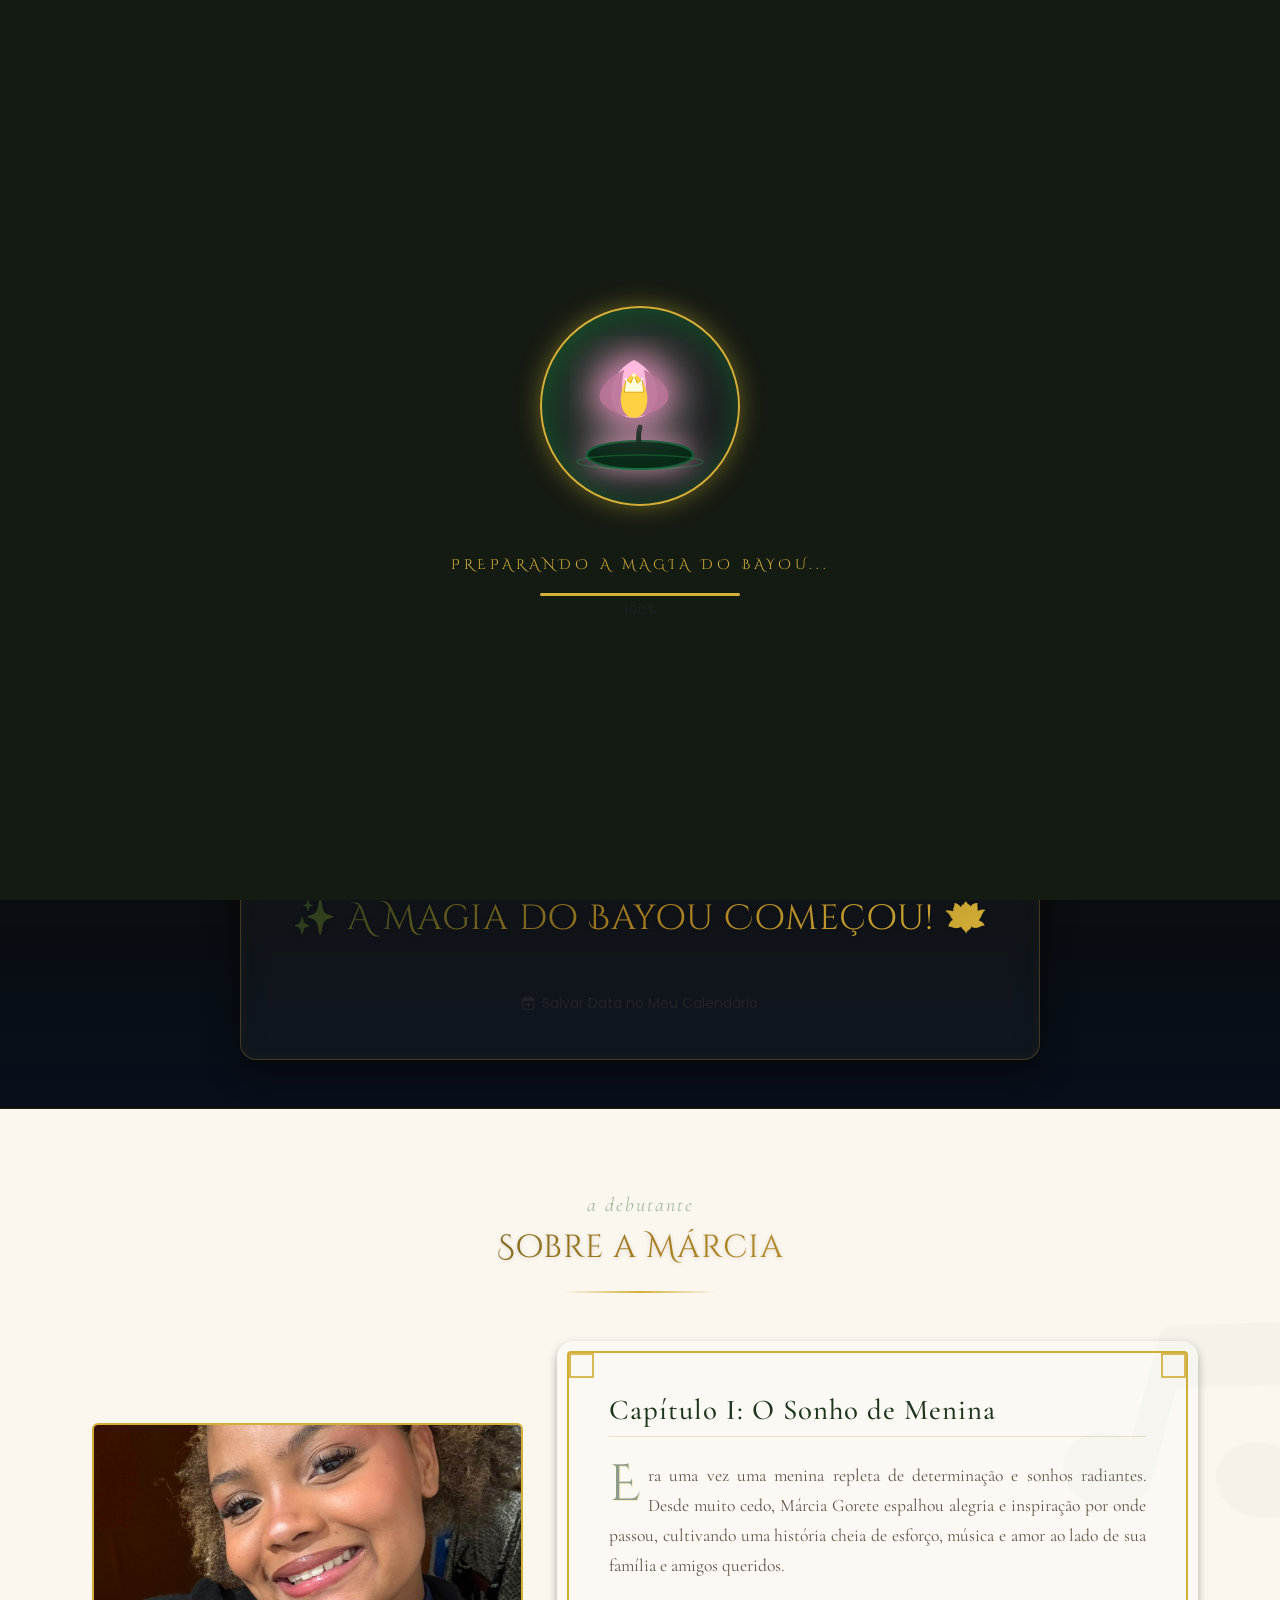
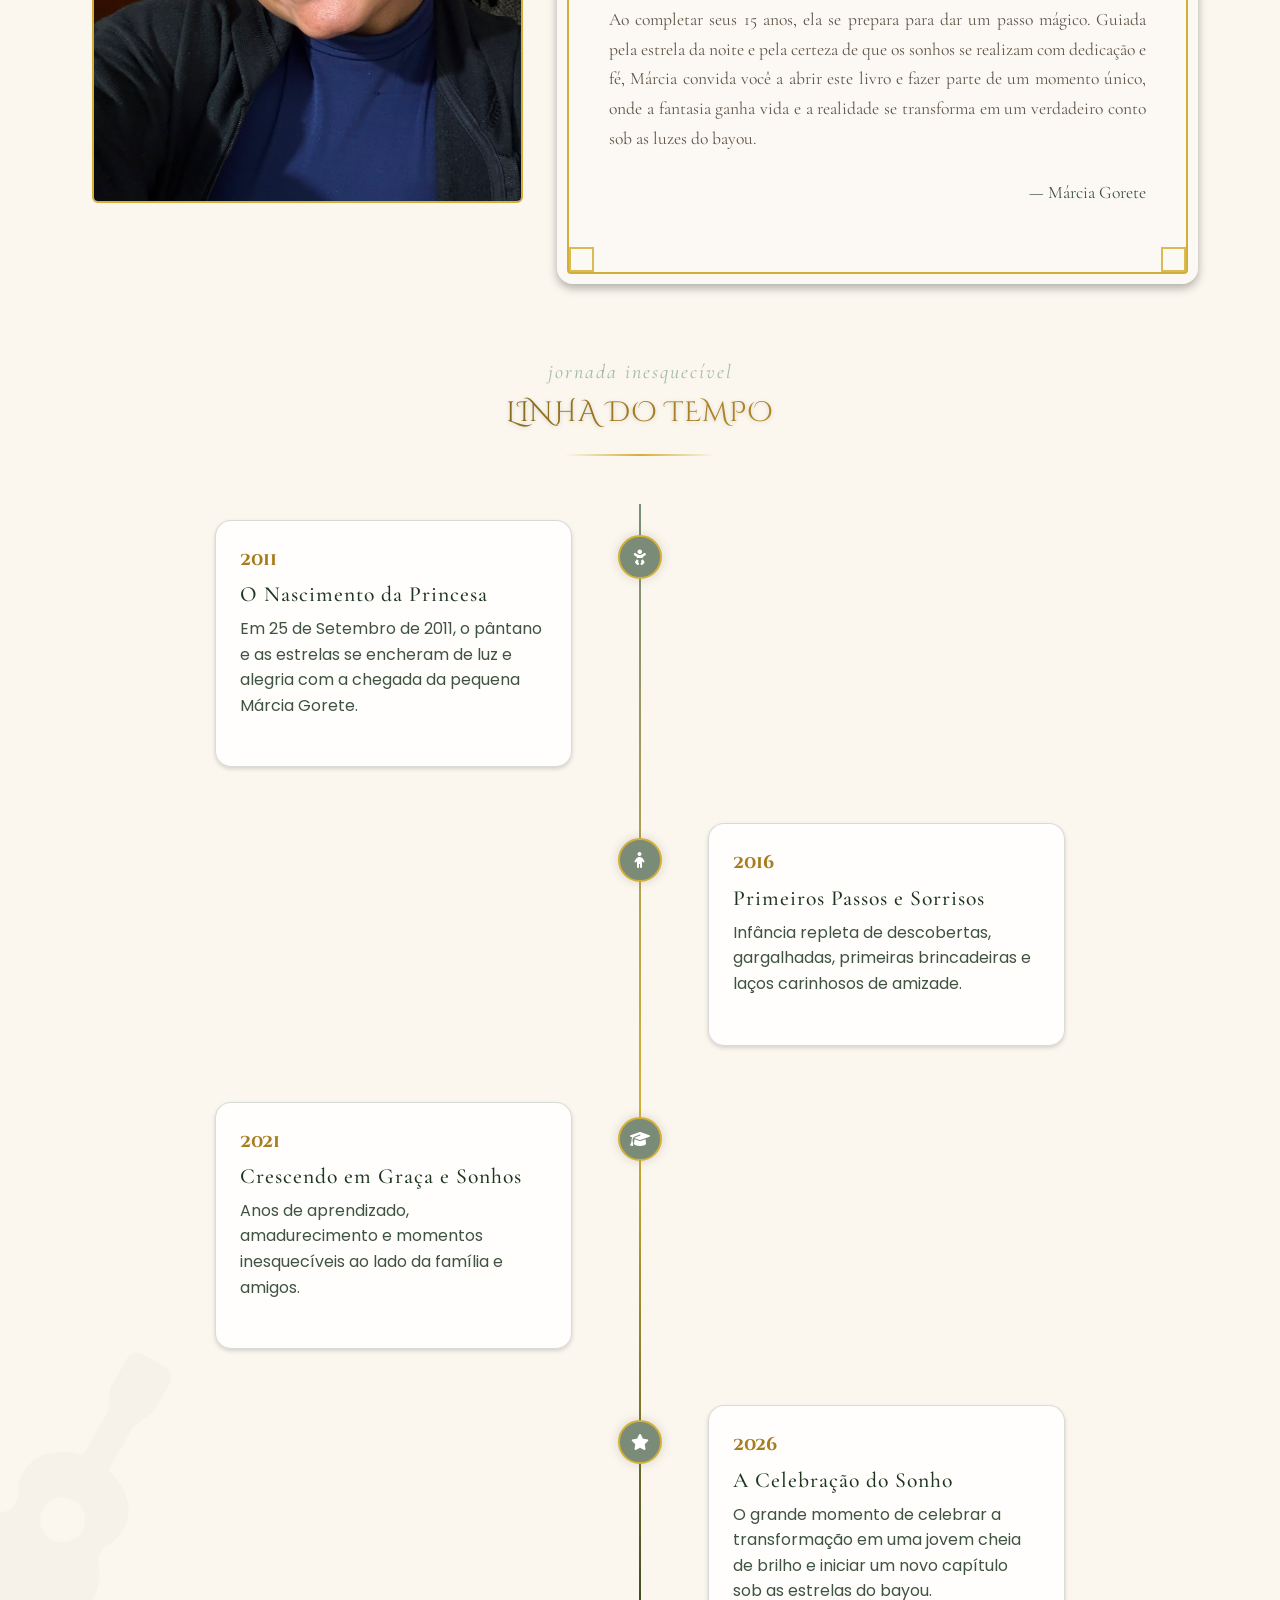
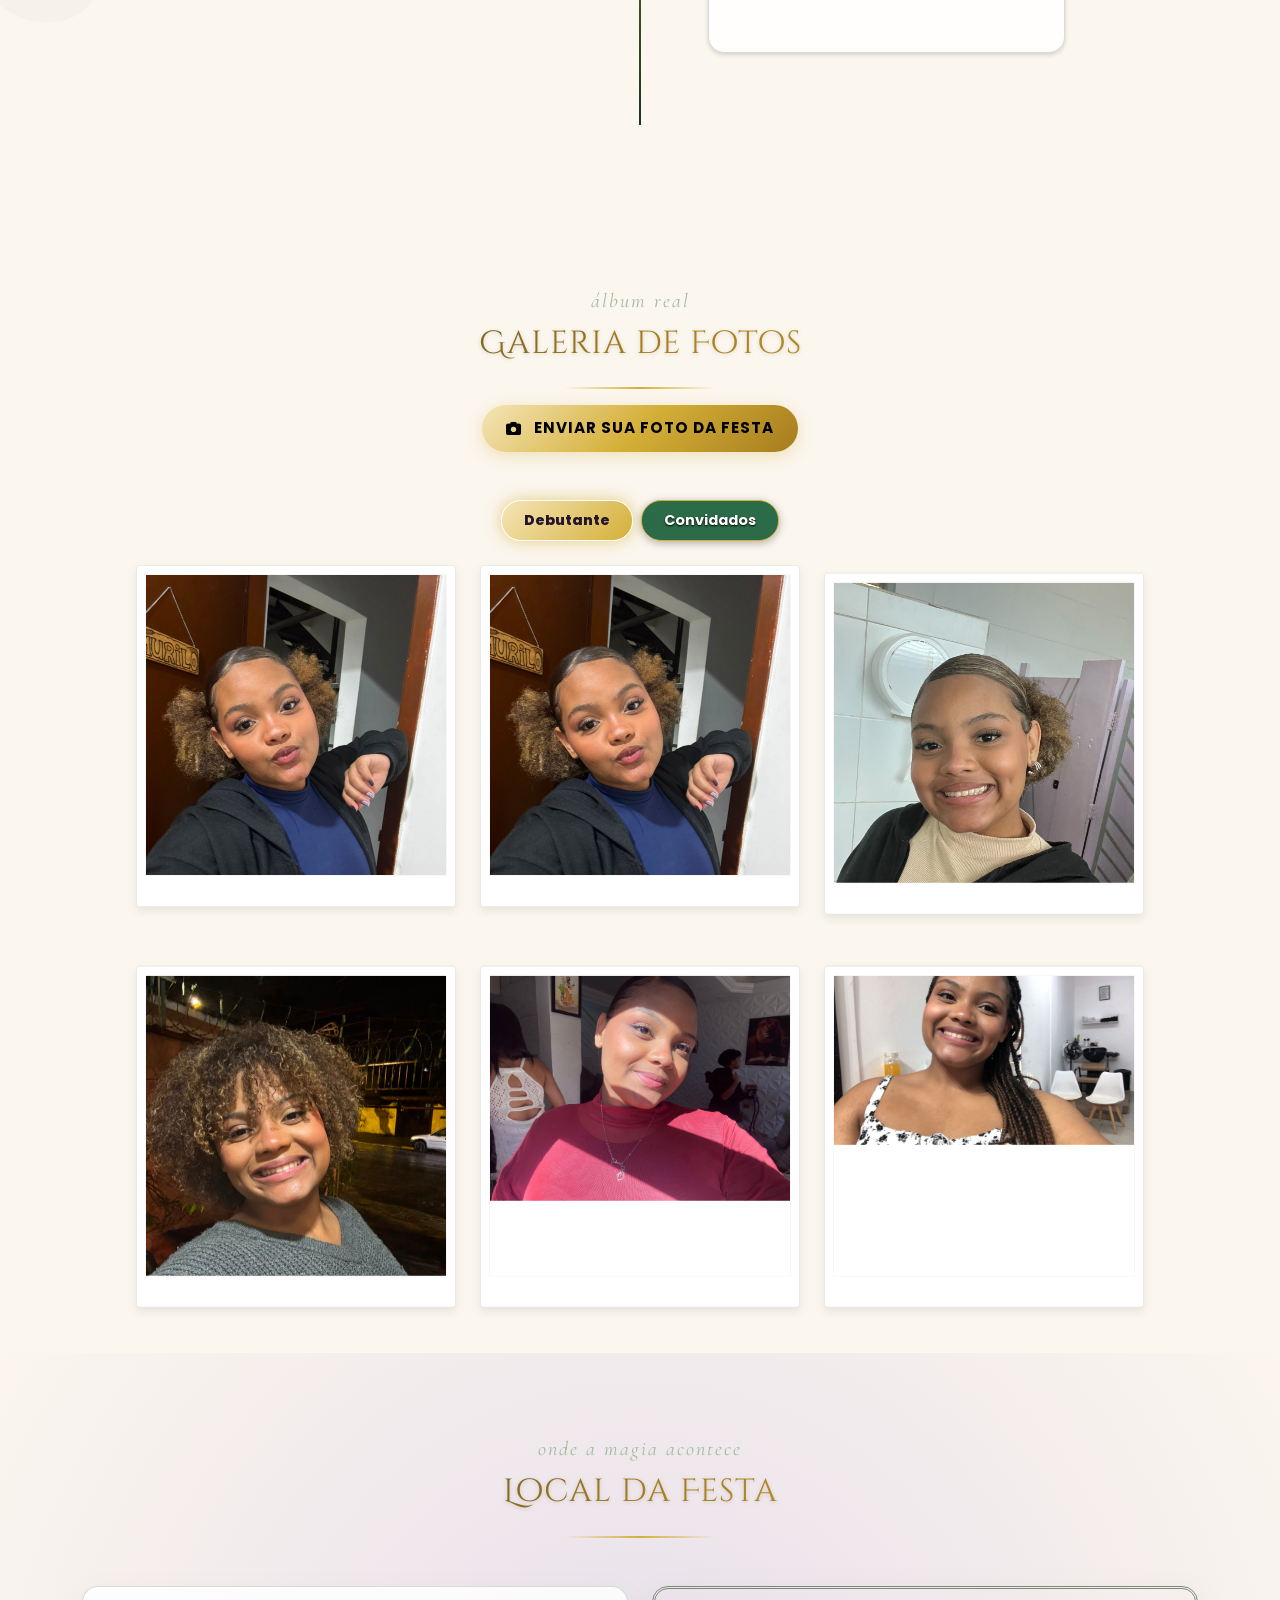
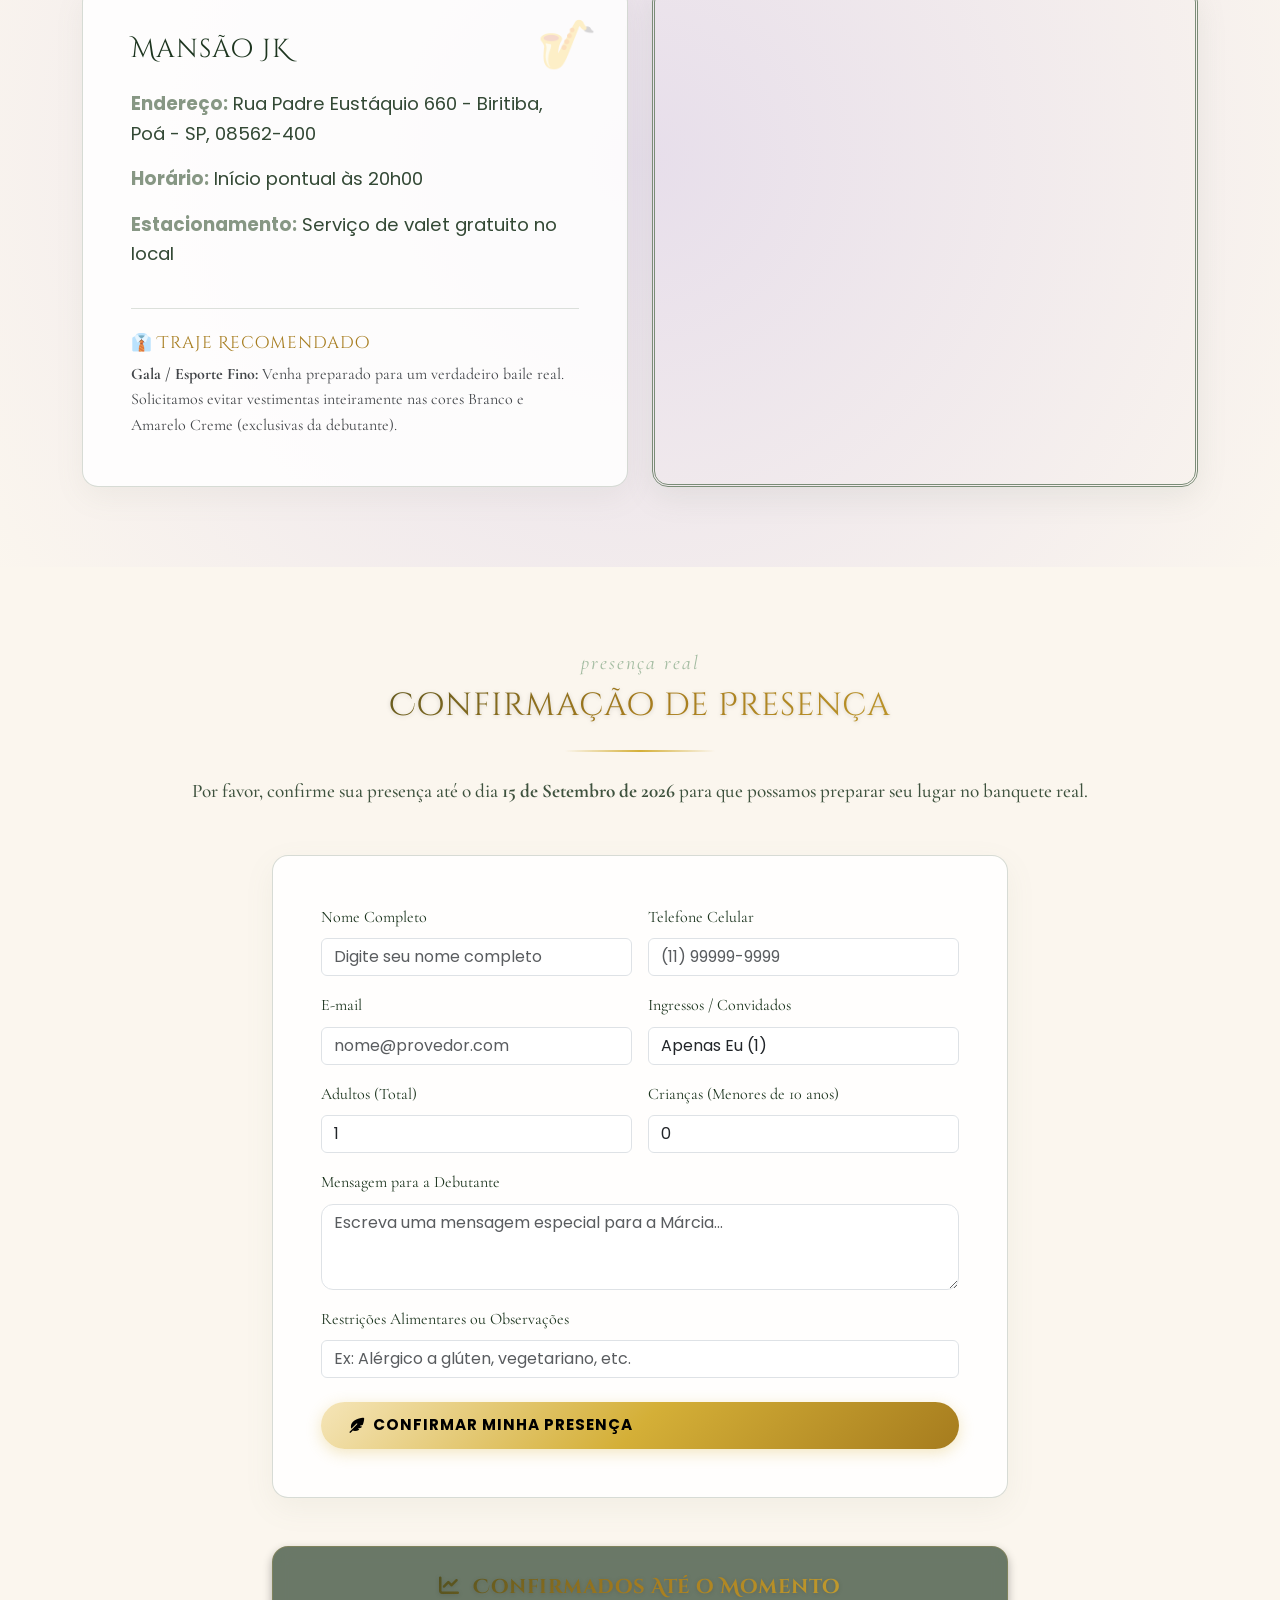
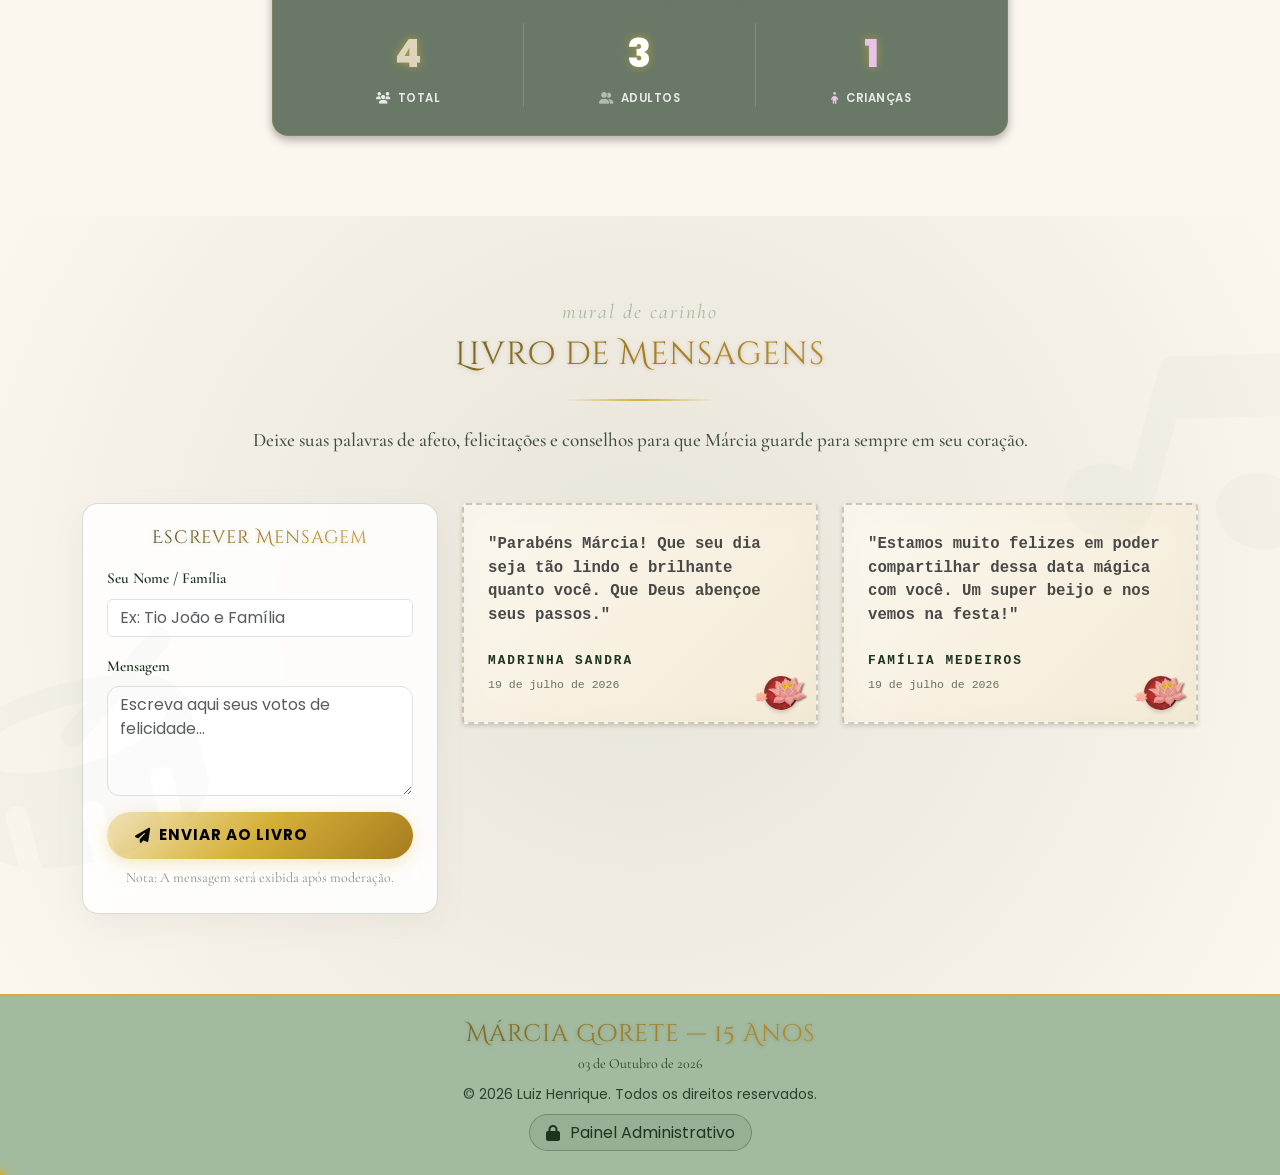
==== commit a6083d3e: "feat: replace mock gallery images, clear captions, and add admin gallery management panel" ====
--- a/index.html
+++ b/index.html
@@ -220,7 +220,7 @@
             <div class="row align-items-center">
                 <div class="col-lg-5 mb-5 mb-lg-0" data-aos="fade-right">
                     <div class="book-img-wrapper text-center">
-                        <img src="https://images.unsplash.com/photo-1502082553048-f009c37129b9?q=80&w=600&auto=format&fit=crop" class="img-fluid rounded border-gold" alt="Jardim Mágico" style="max-height: 380px; width: 100%; object-fit: cover;">
+                        <img src="assets/img/WhatsApp%20Image%202026-08-24%20at%2000.01.40.jpeg" class="img-fluid rounded border-gold" alt="Márcia Gorete" style="max-height: 380px; width: 100%; object-fit: cover;">
                     </div>
                 </div>
                 
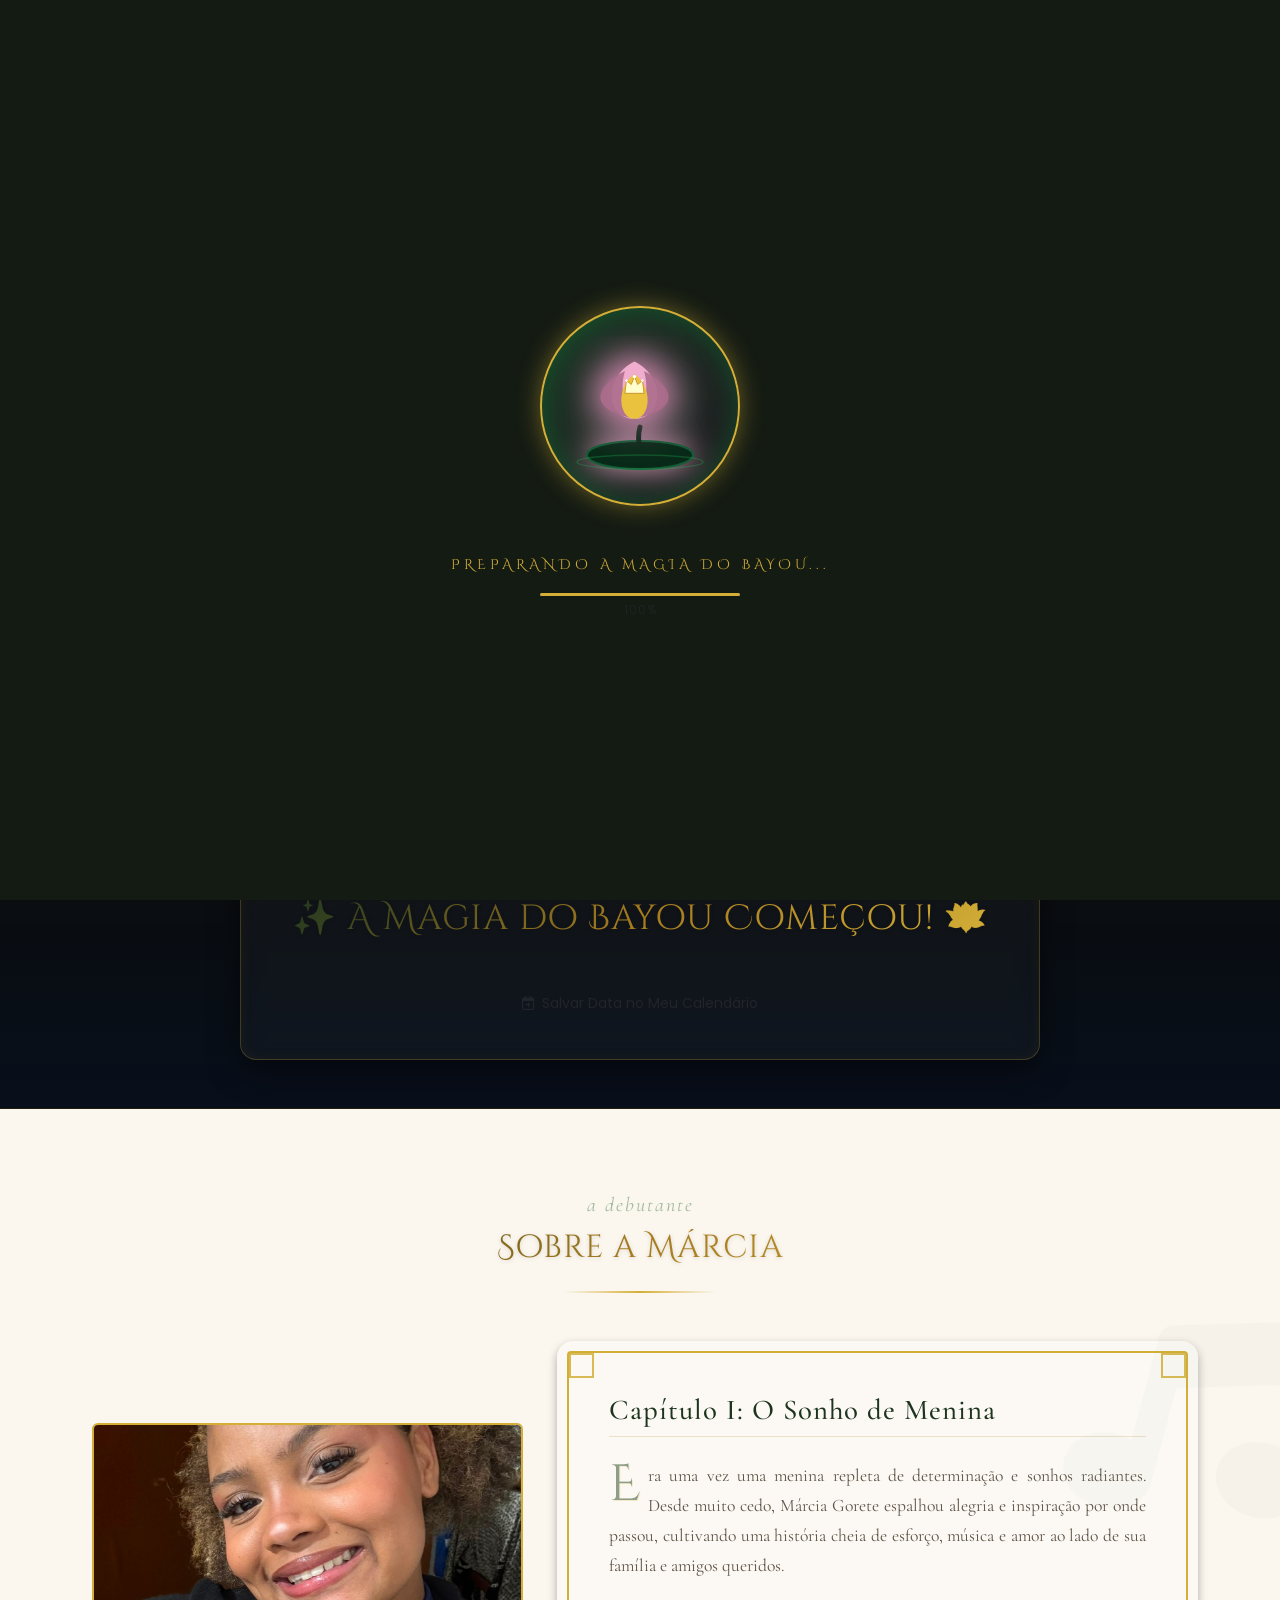
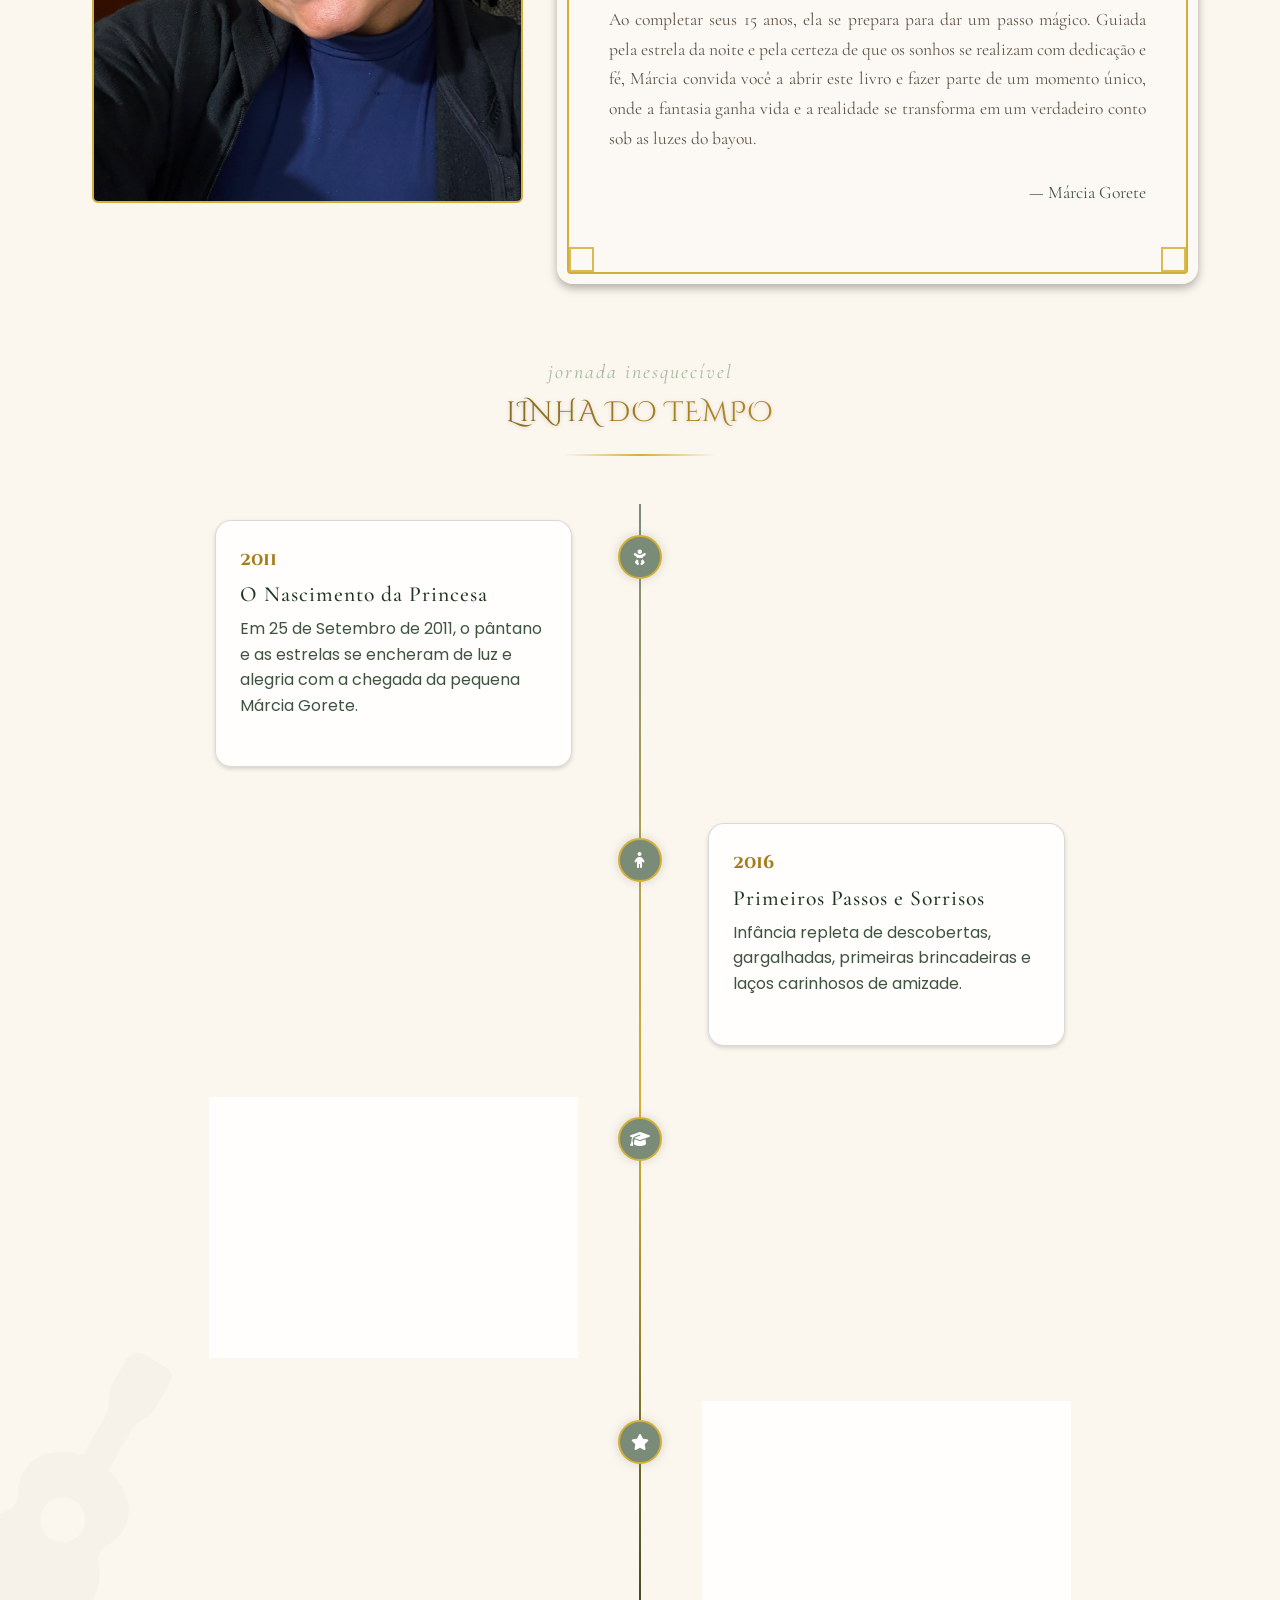
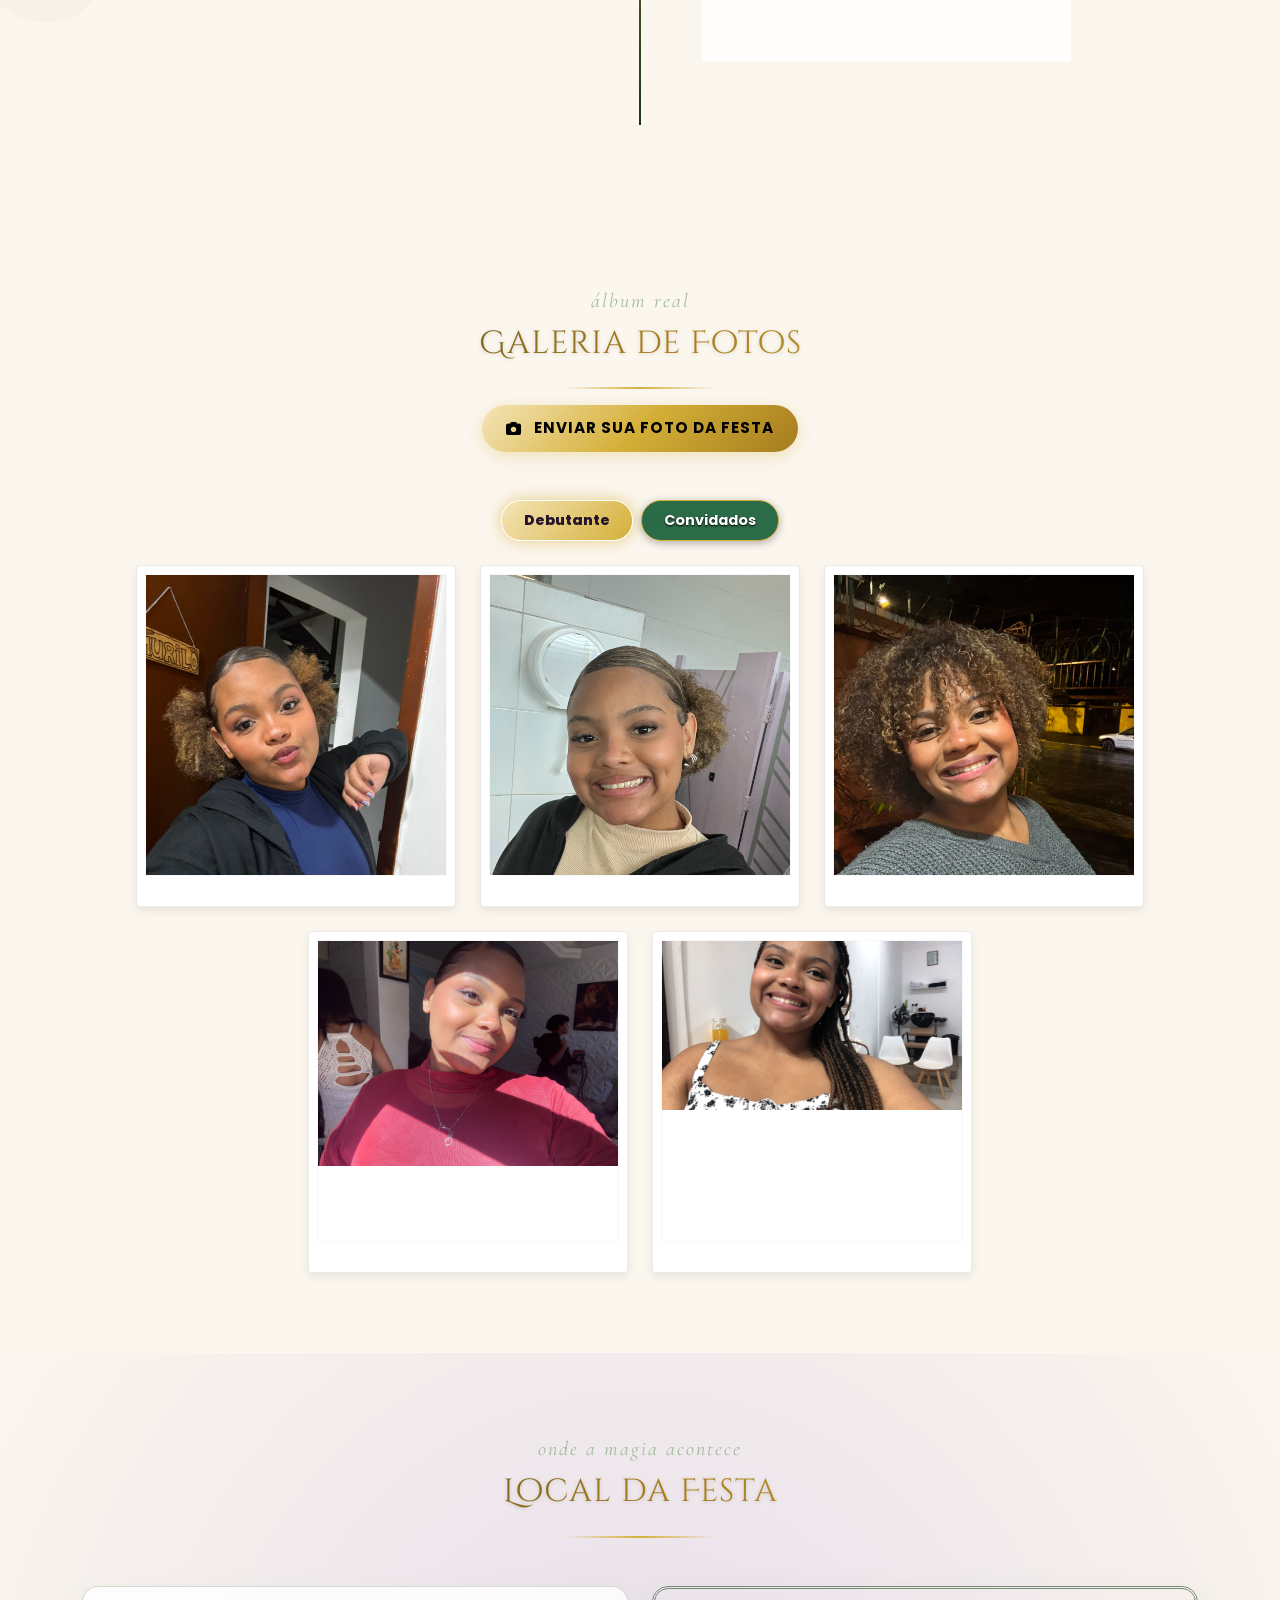
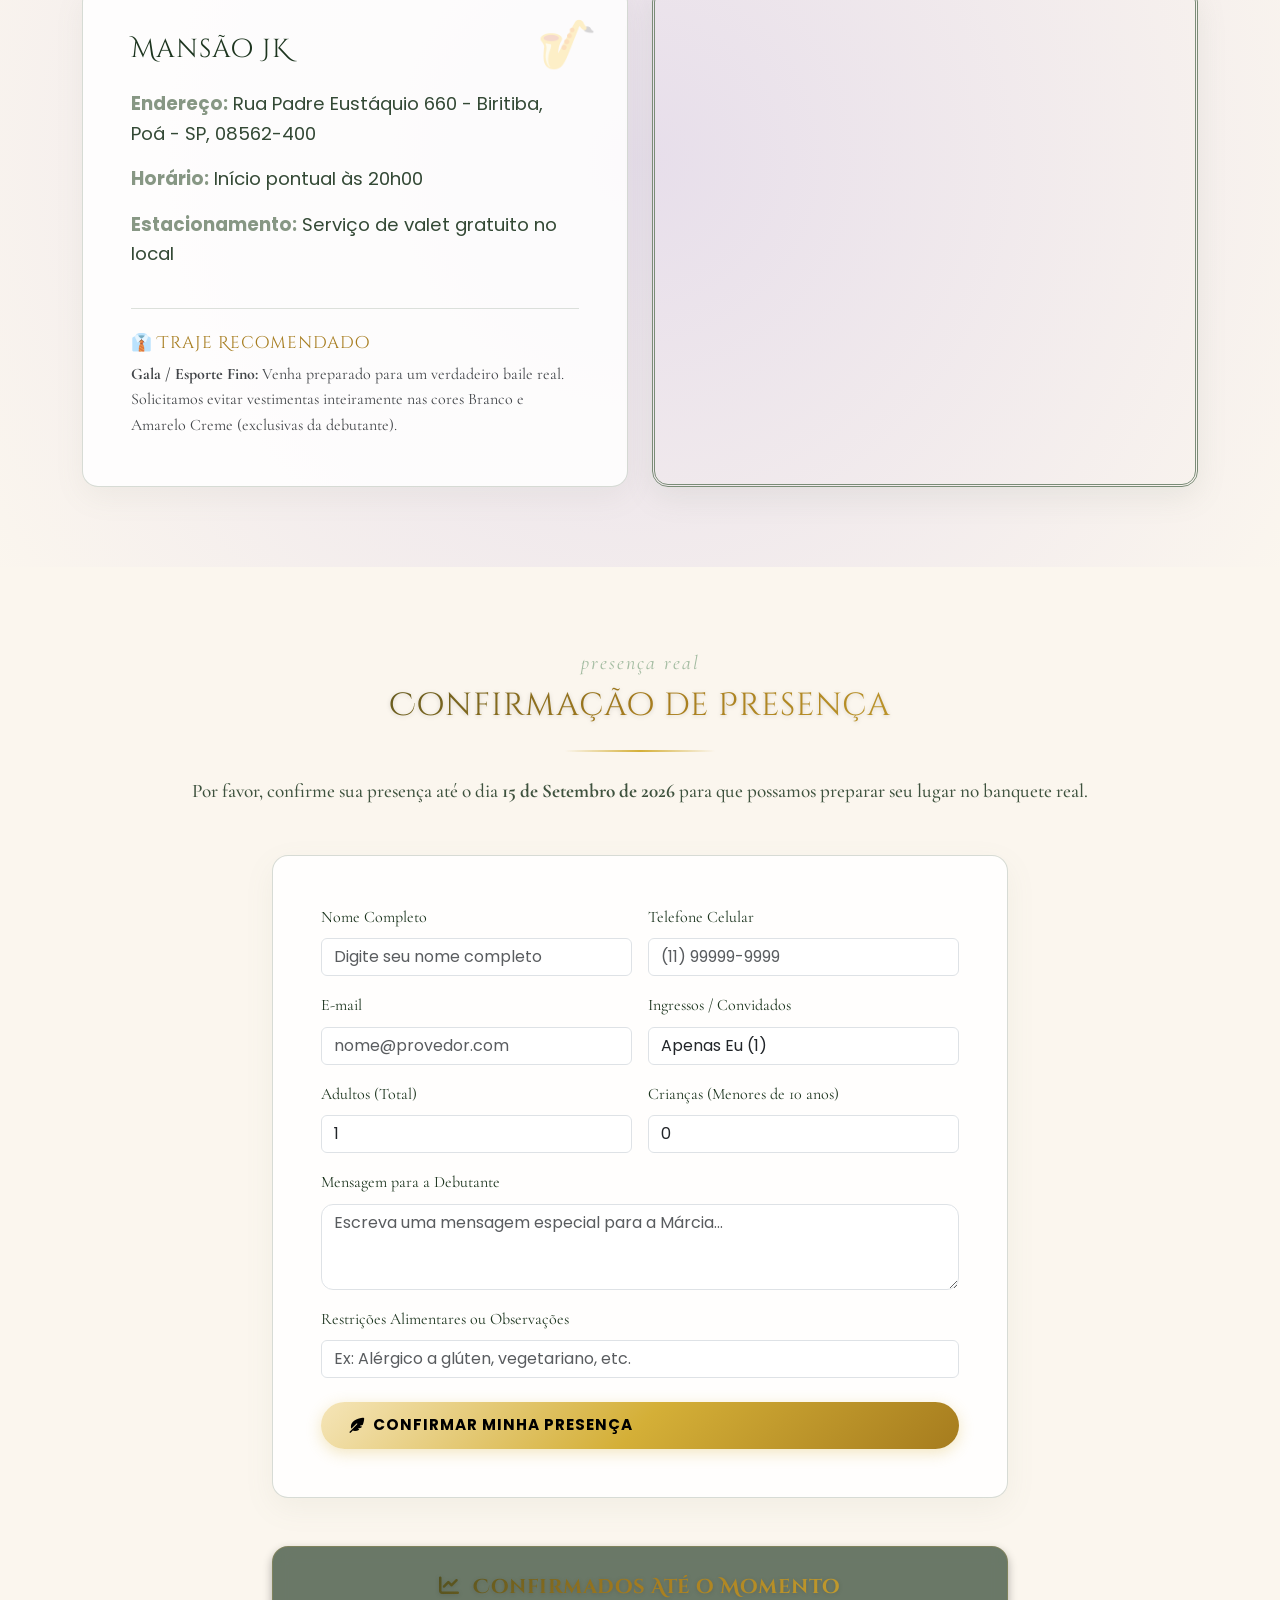
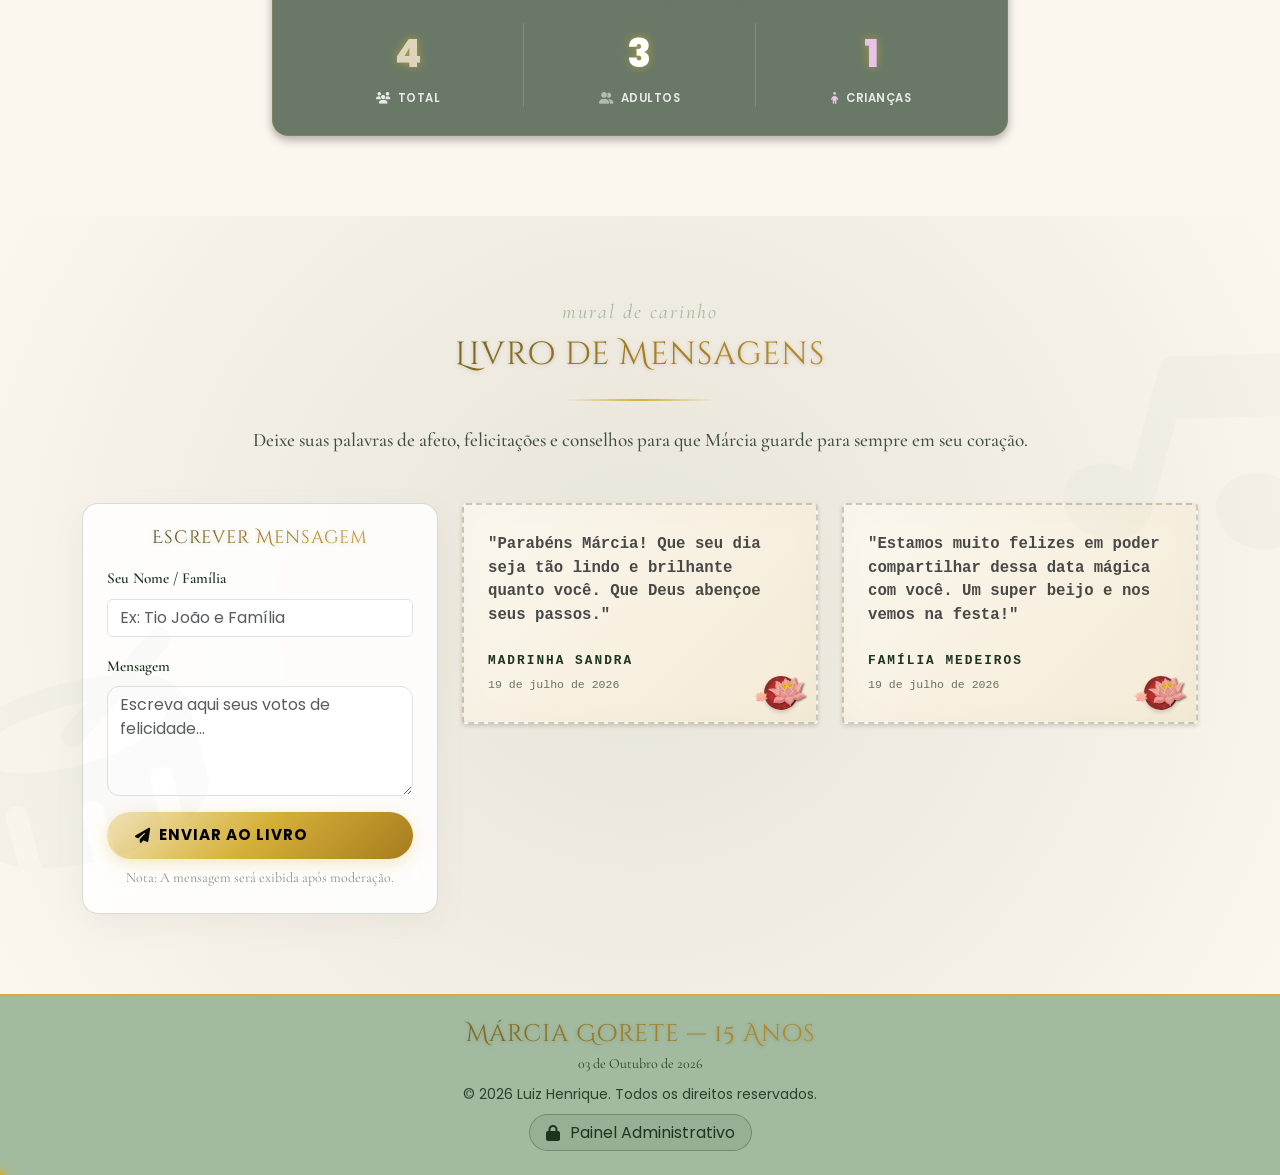
==== commit f105449b: "fix: database credentials fallback, safe localStorage parsing, loading screen bypass, and admin phot" ====
--- a/index.html
+++ b/index.html
@@ -3,6 +3,29 @@
 <head>
     <meta charset="UTF-8">
     <meta name="viewport" content="width=device-width, initial-scale=1.0">
+    <script>
+        window.onerror = function(message, source, lineno, colno, error) {
+            console.error("DEBUG-CRASH:", message, "at", source, ":", lineno);
+            const errDiv = document.createElement('div');
+            errDiv.style.position = 'fixed';
+            errDiv.style.top = '0';
+            errDiv.style.left = '0';
+            errDiv.style.width = '100%';
+            errDiv.style.backgroundColor = '#ff3333';
+            errDiv.style.color = '#ffffff';
+            errDiv.style.padding = '15px';
+            errDiv.style.zIndex = '9999999';
+            errDiv.style.fontFamily = 'monospace';
+            errDiv.style.fontSize = '14px';
+            errDiv.style.textAlign = 'left';
+            errDiv.style.boxShadow = '0 4px 10px rgba(0,0,0,0.3)';
+            errDiv.innerHTML = '<strong>Erro de JavaScript detectado:</strong><br>' + 
+                               message + '<br><small>Arquivo: ' + source + ' | Linha: ' + lineno + '</small>' +
+                               '<br><br><button onclick="this.parentElement.remove()" style="background:#fff;color:#ff3333;border:none;padding:5px 10px;border-radius:4px;cursor:pointer;font-weight:bold;">Fechar</button>';
+            document.documentElement.appendChild(errDiv);
+            return false;
+        };
+    </script>
     <title>Márcia Gorete — 15 Anos | Convite Real</title>
     
     <!-- Meta Tags SEO -->
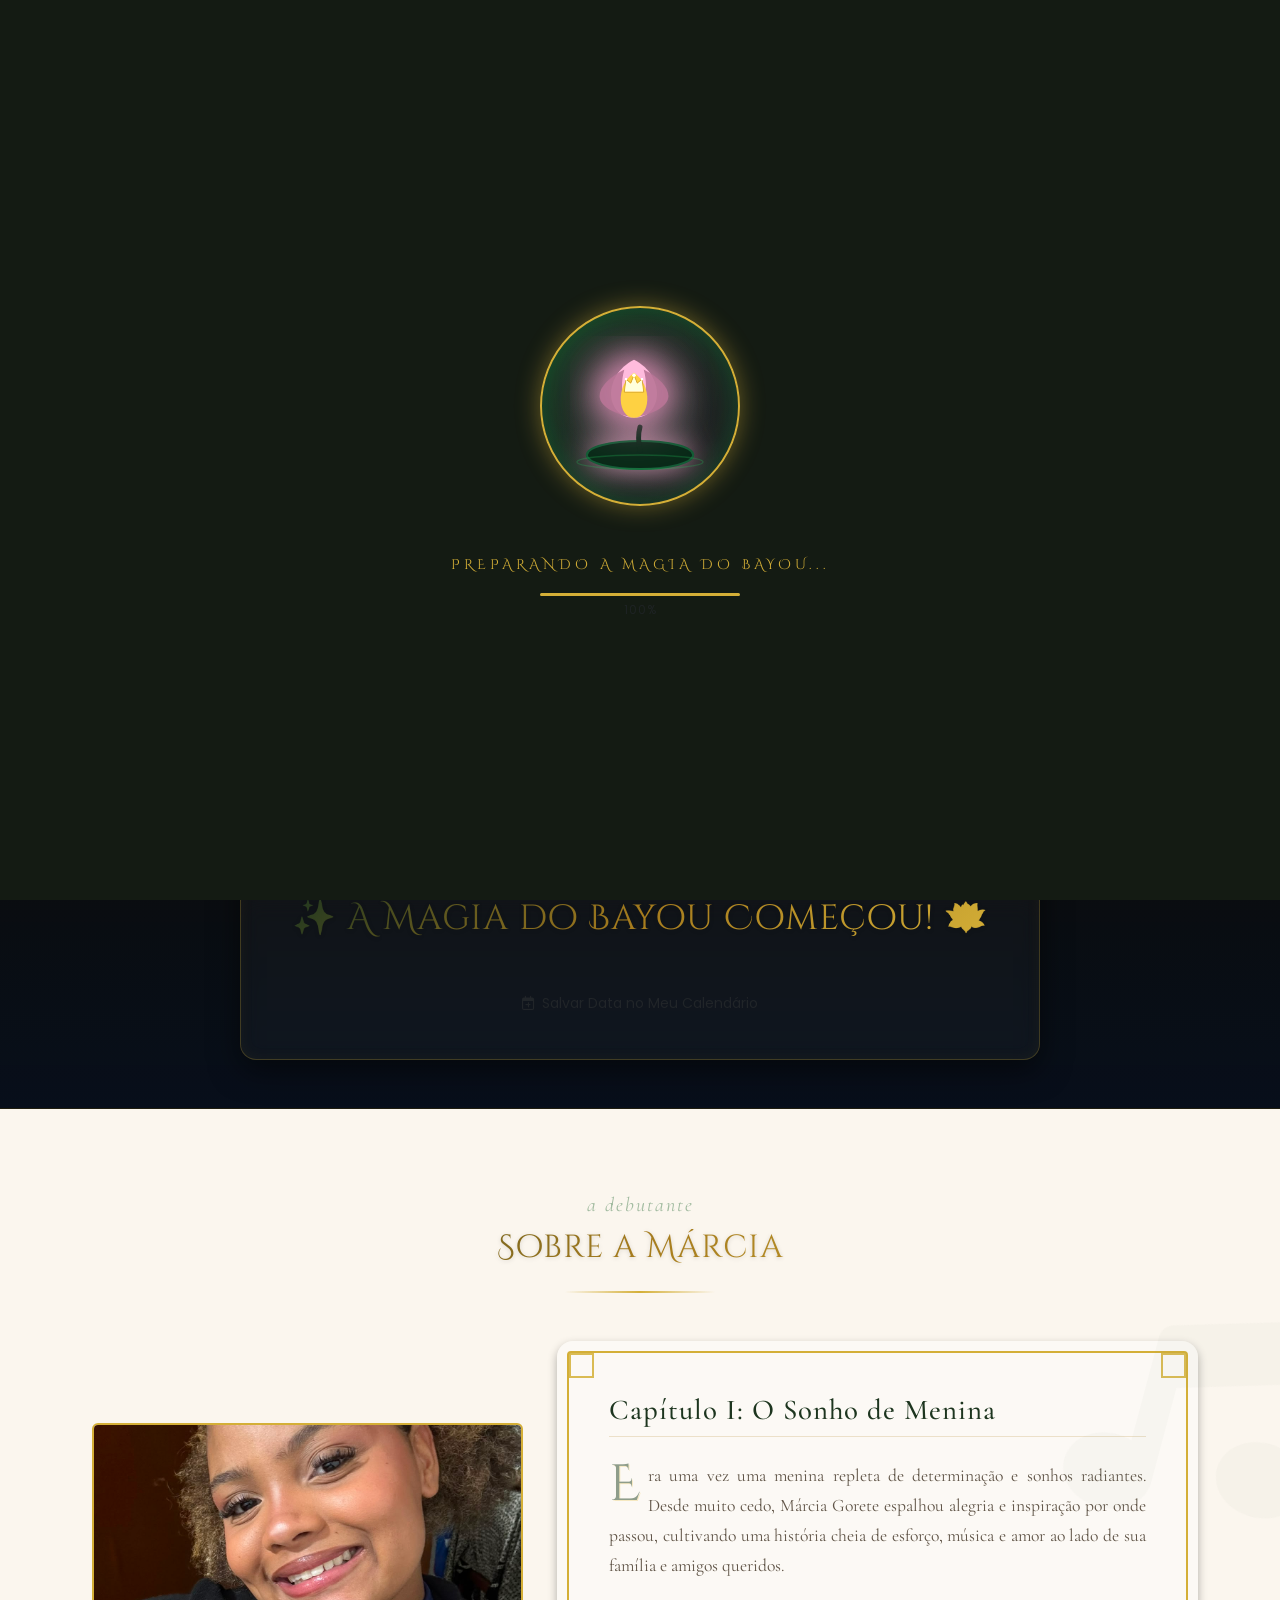
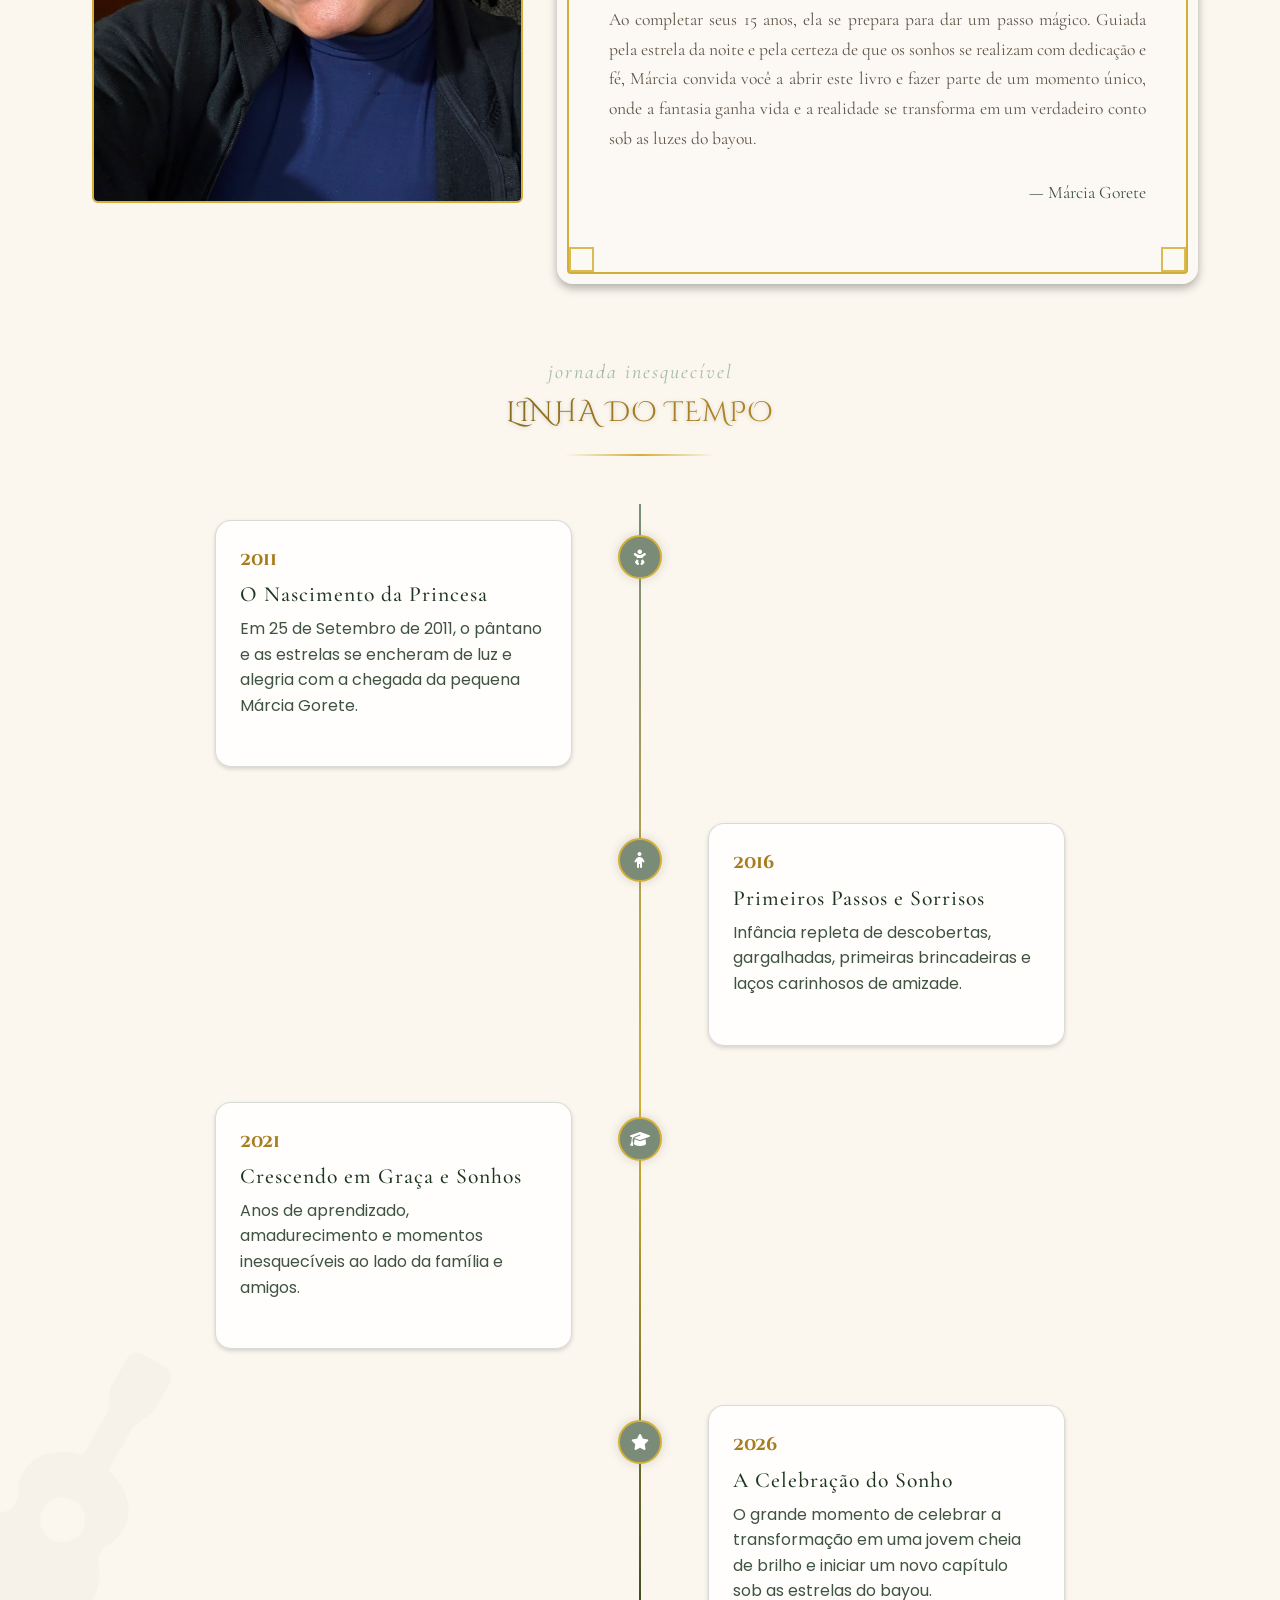
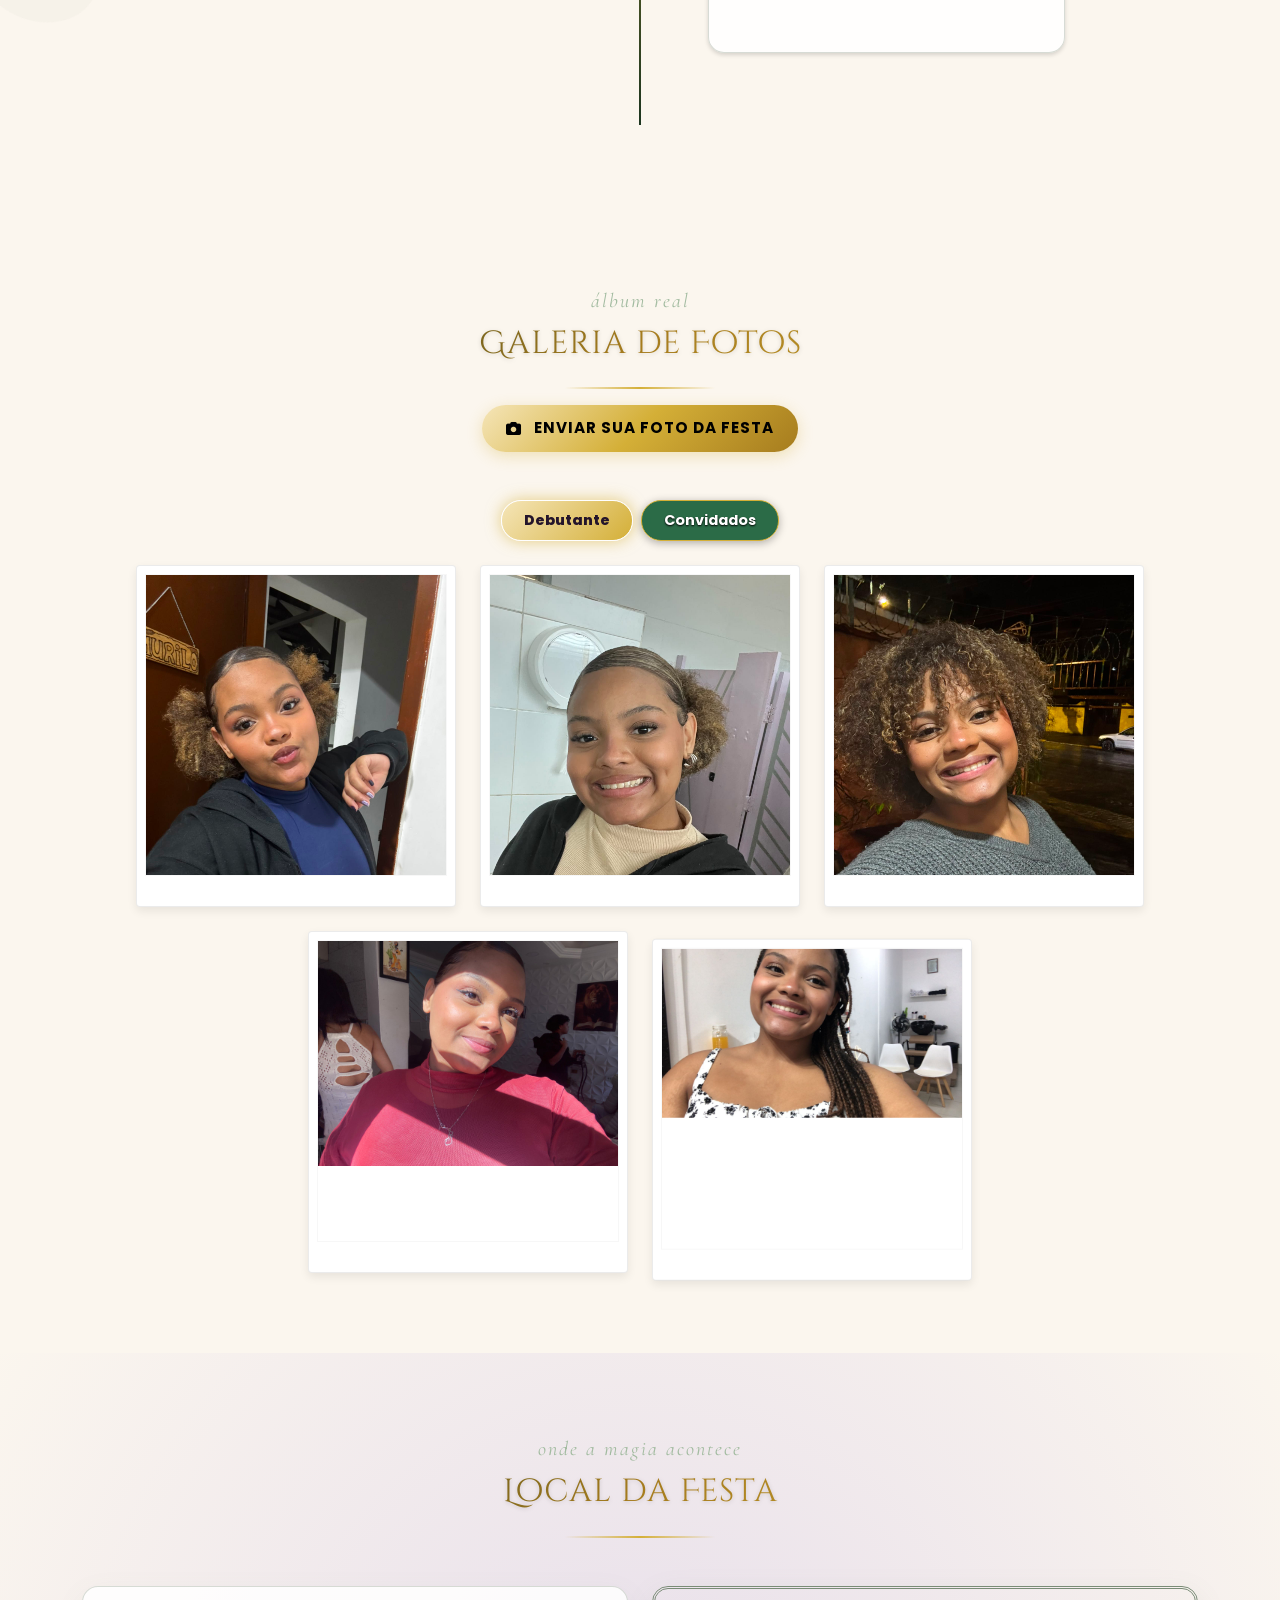
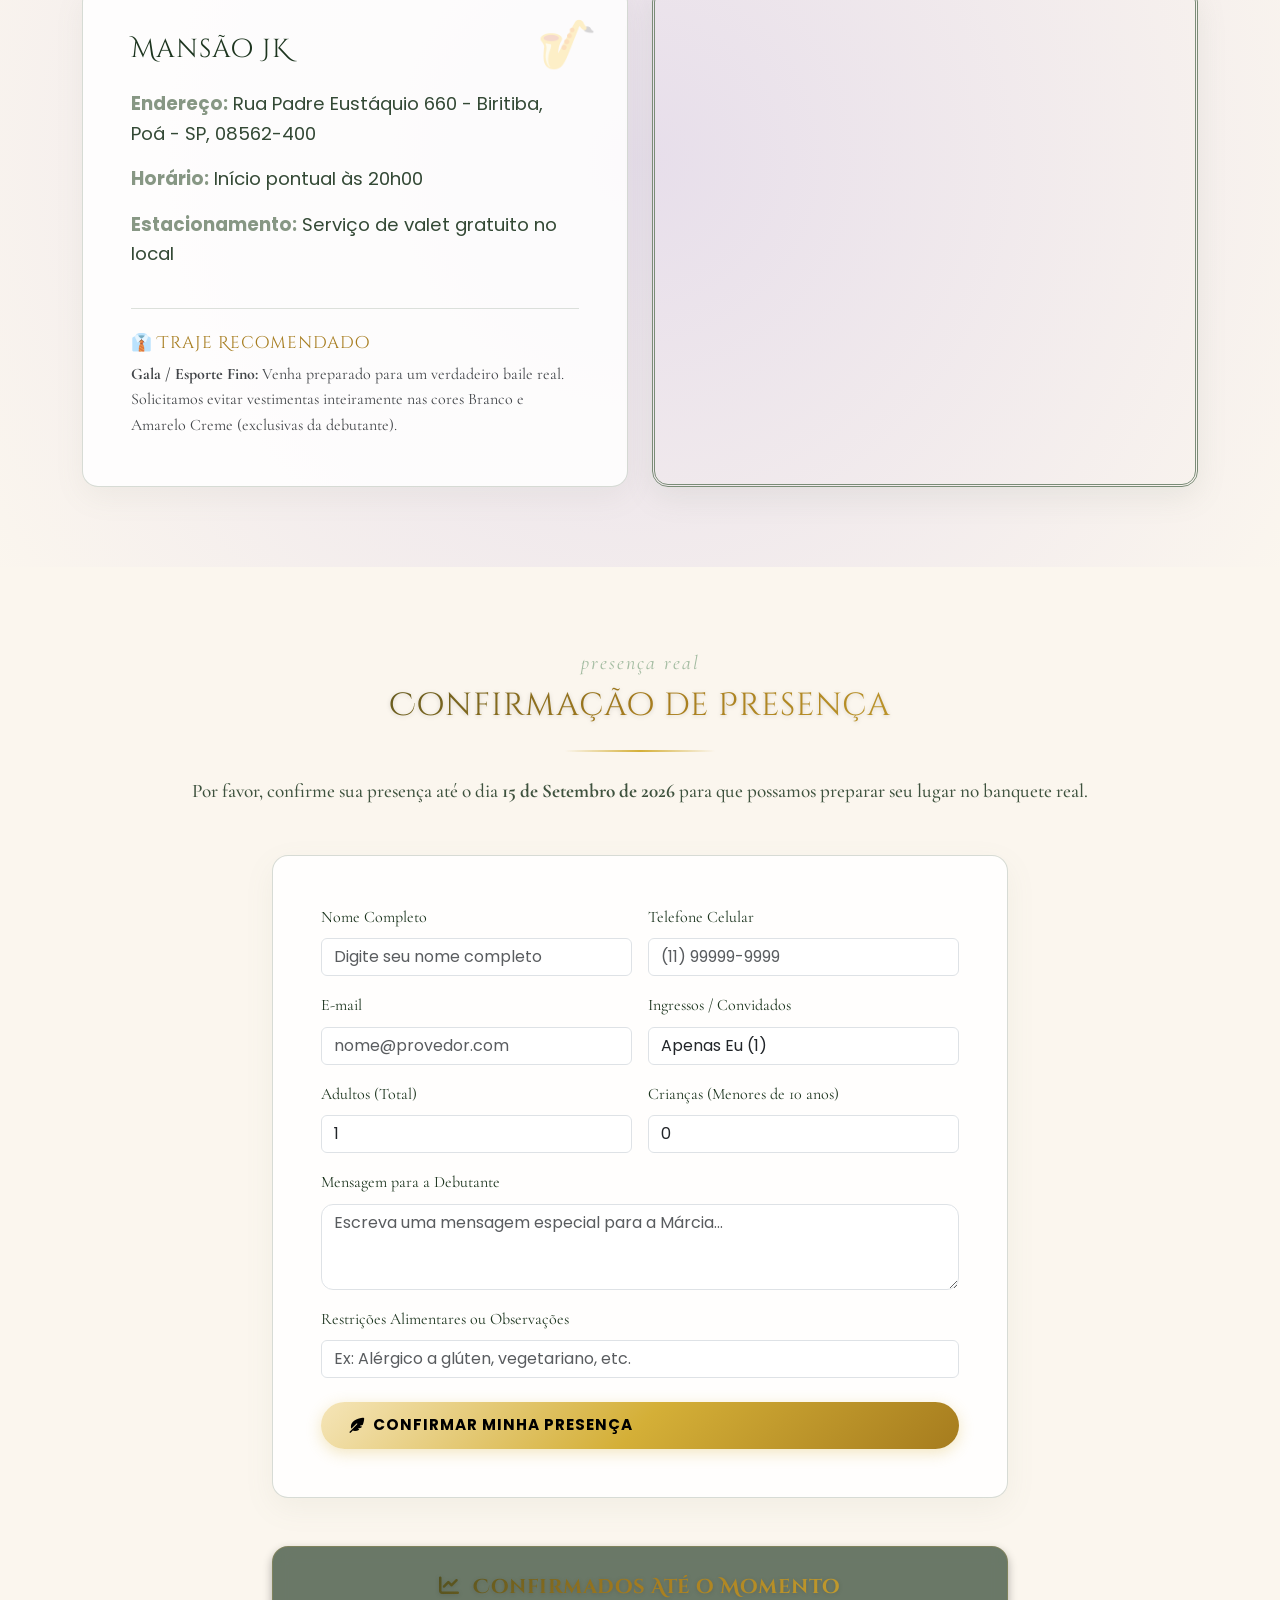
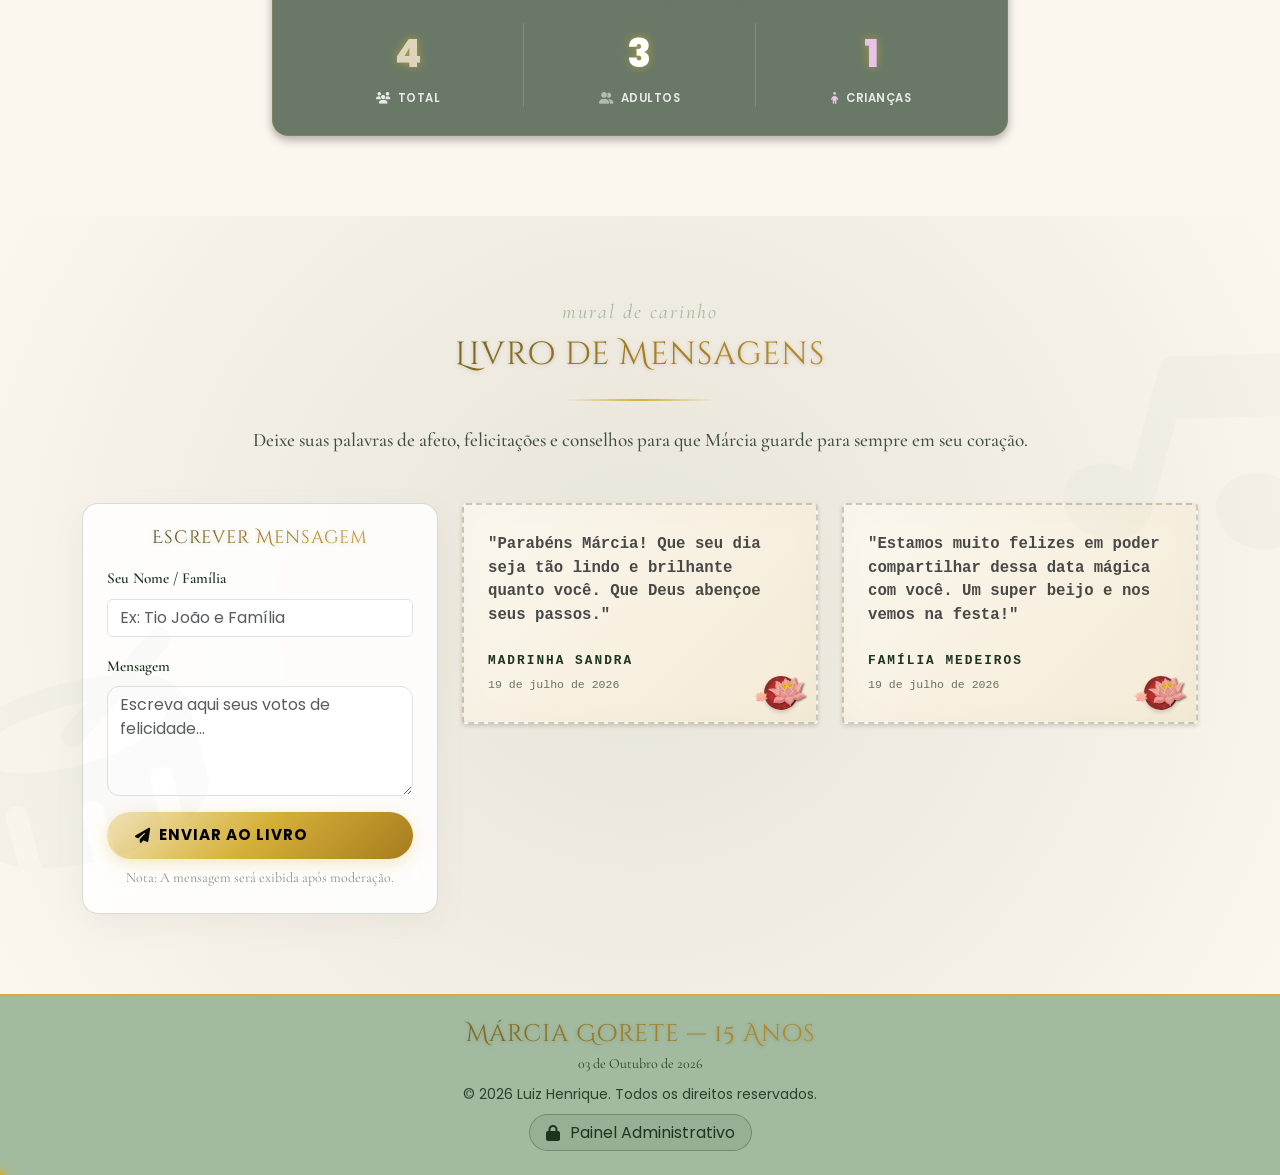
==== commit 46513985: "fix(rsvp): corrigir sincronizacao de presencas no supabase e adicionar realtime para mensagens e con" ====
--- a/index.html
+++ b/index.html
@@ -696,6 +696,6 @@
     <script src="https://cdn.jsdelivr.net/npm/@supabase/supabase-js@2"></script>
     
     <!-- Custom Application JS -->
-    <script type="module" src="assets/js/main.js"></script>
+    <script type="module" src="assets/js/main.js?v=tiana_v11_messages"></script>
 </body>
 </html>
